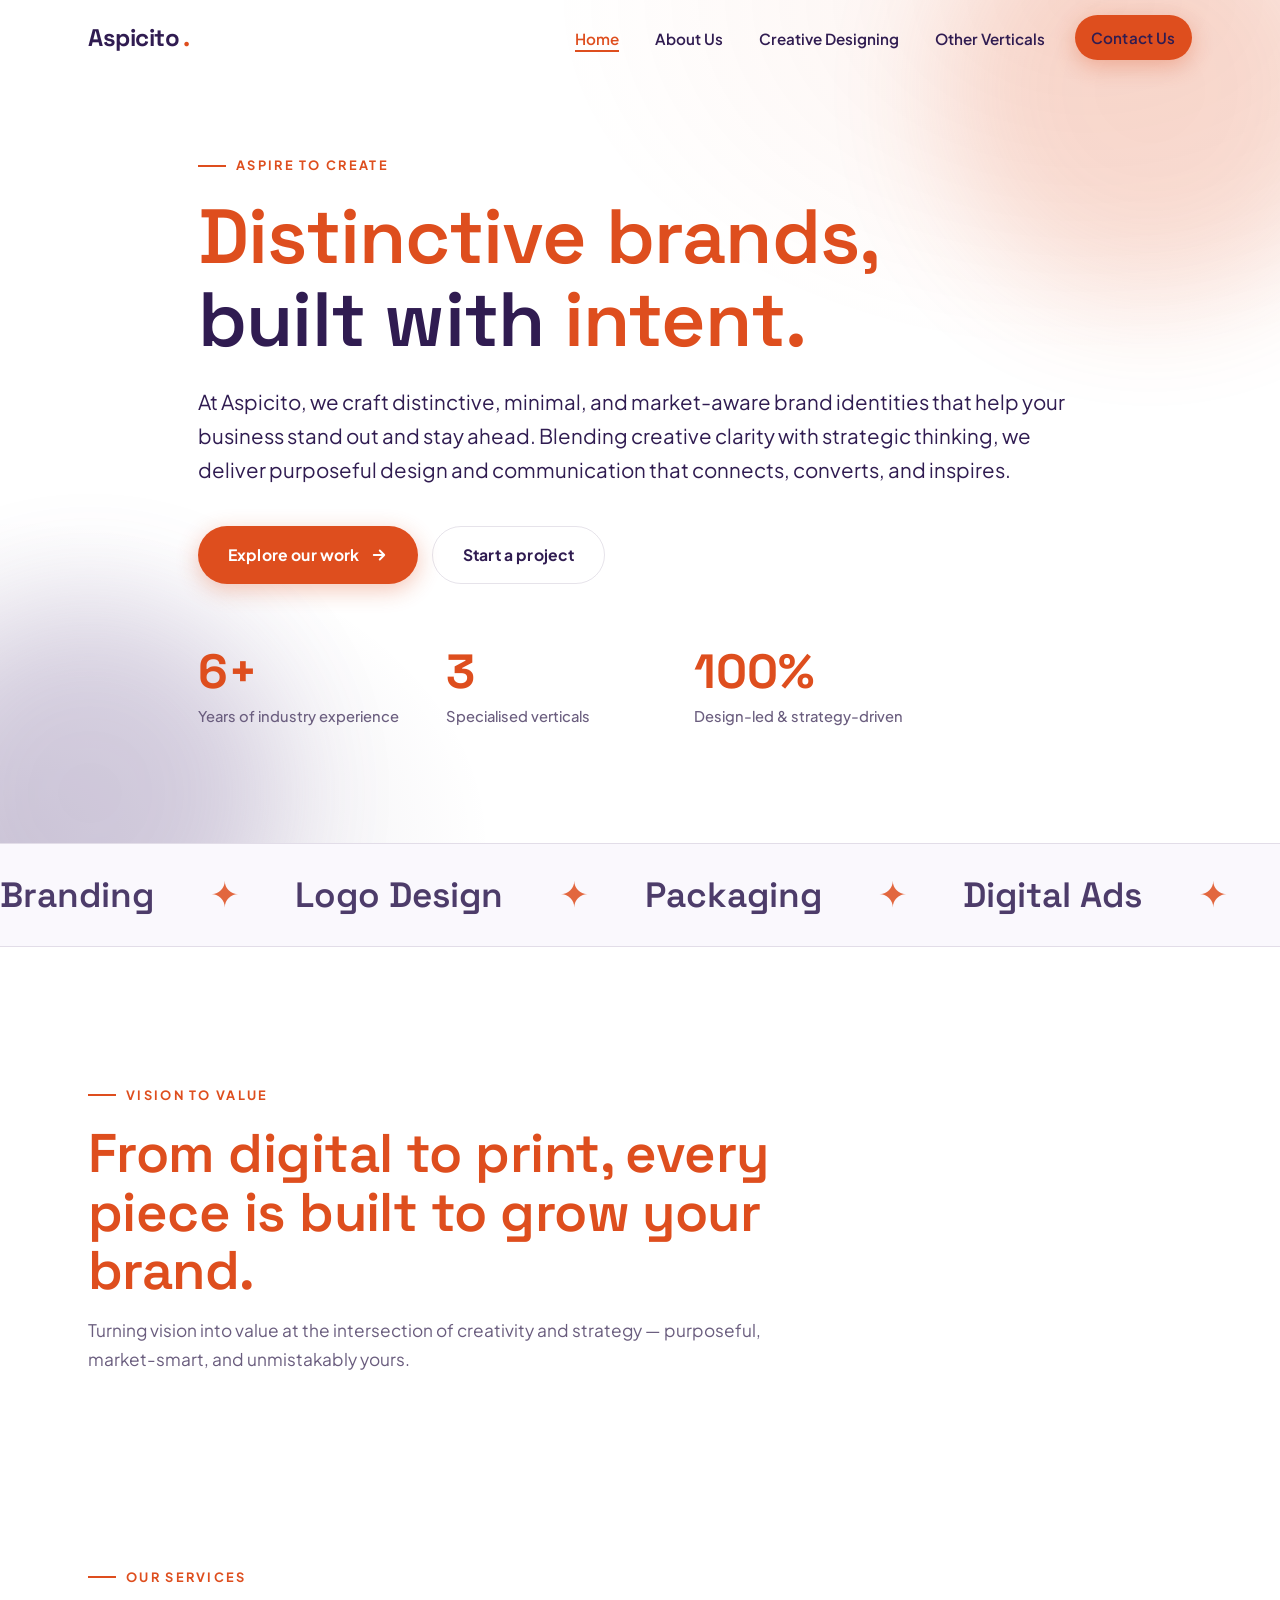
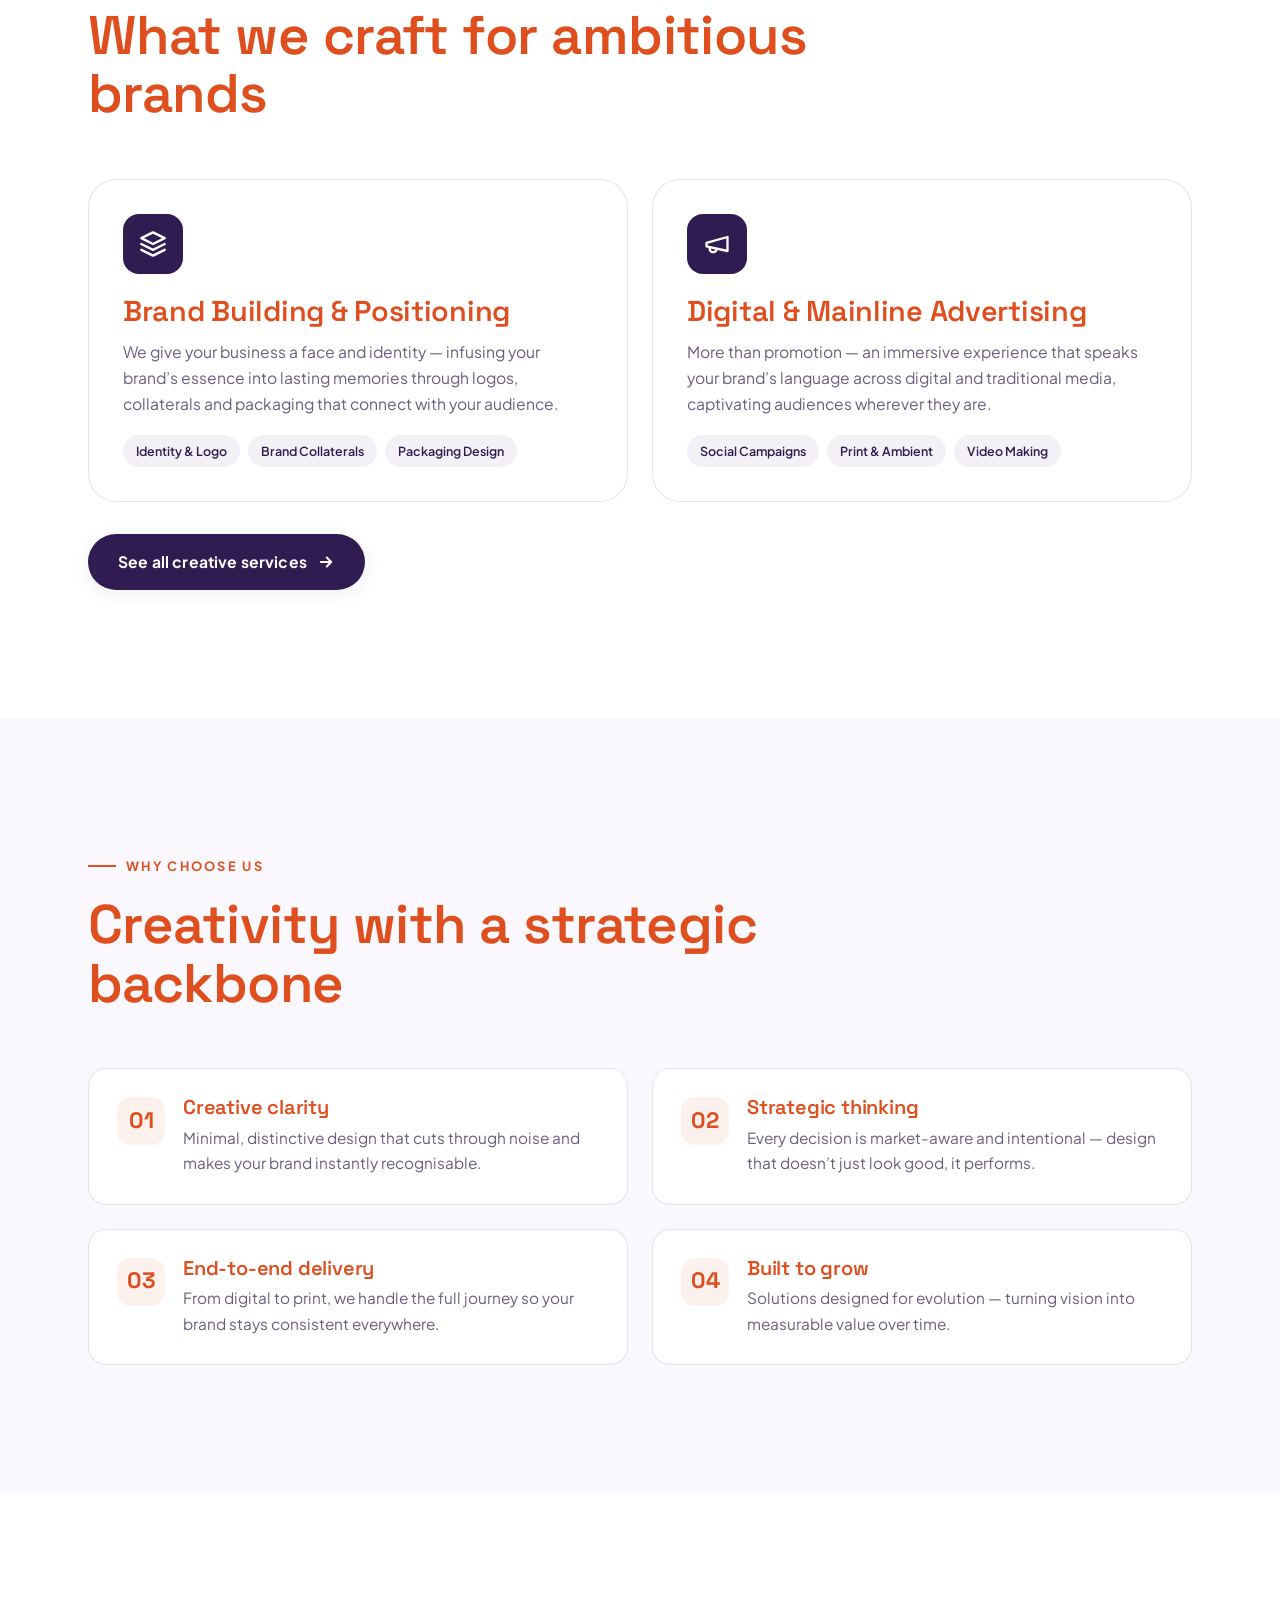
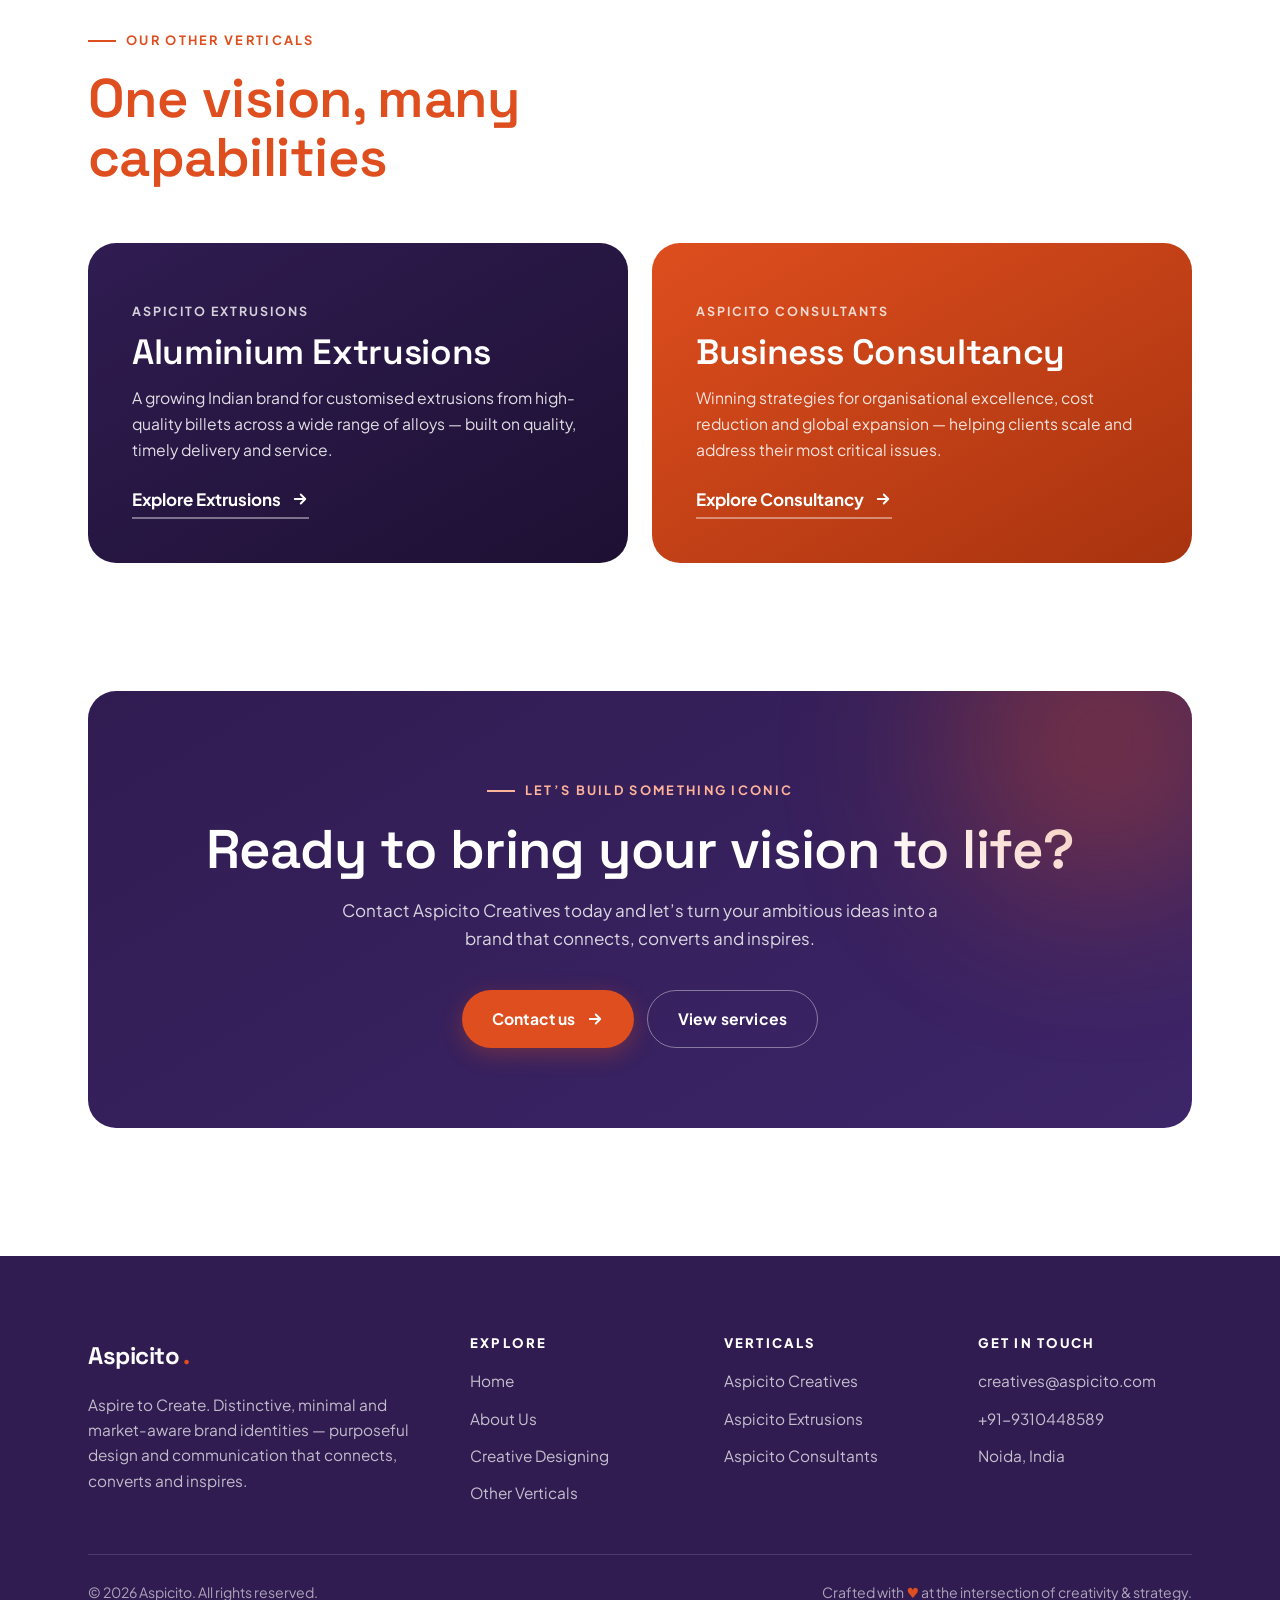
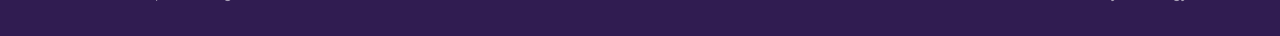
==== index.html @ 3bd6c70f "Website" ====
<!DOCTYPE html>
<html lang="en">
<head>
  <meta charset="UTF-8" />
  <meta name="viewport" content="width=device-width, initial-scale=1.0" />
  <title>Aspicito Creatives — Aspire to Create | Branding, Design & Strategy</title>
  <meta name="description" content="Aspicito crafts distinctive, minimal and market-aware brand identities. Creative clarity meets strategic thinking — purposeful design and communication that connects, converts and inspires." />
  <link rel="preconnect" href="https://fonts.googleapis.com" />
  <link rel="preconnect" href="https://fonts.gstatic.com" crossorigin />
  <link href="https://fonts.googleapis.com/css2?family=Plus+Jakarta+Sans:wght@400;500;600;700;800&family=Space+Grotesk:wght@500;600;700&display=swap" rel="stylesheet" />
  <link rel="stylesheet" href="css/style.css" />
</head>
<body>
  <div class="scroll-progress"></div>

  <!-- Header -->
  <header class="header">
    <nav class="nav">
      <a href="index.html" class="brand">Aspicito<span class="dot">.</span></a>
      <ul class="nav-links">
        <li><a href="index.html" class="active">Home</a></li>
        <li><a href="about.html">About Us</a></li>
        <li><a href="creative-designing.html">Creative Designing</a></li>
        <li><a href="other-verticals.html">Other Verticals</a></li>
        <li><a href="contact.html" class="btn btn-secondary nav-cta">Contact Us</a></li>
      </ul>
      <button class="burger" aria-label="Toggle menu" aria-expanded="false"><span></span><span></span><span></span></button>
    </nav>
  </header>

  <main>
    <!-- Hero -->
    <section class="hero">
      <div class="hero-bg"></div>
      <span class="blob b1"></span>
      <span class="blob b2"></span>
      <div class="container hero-inner">
        <span class="eyebrow reveal">Aspire to Create</span>
        <h1 class="reveal" data-delay="1">Distinctive brands,<br /><span class="ink">built with</span> intent.</h1>
        <p class="lead reveal" data-delay="2">At Aspicito, we craft distinctive, minimal, and market-aware brand identities that help your business stand out and stay ahead. Blending creative clarity with strategic thinking, we deliver purposeful design and communication that connects, converts, and inspires.</p>
        <div class="hero-actions reveal" data-delay="3">
          <a href="creative-designing.html" class="btn btn-secondary">Explore our work
            <svg width="18" height="18" viewBox="0 0 24 24" fill="none" stroke="currentColor" stroke-width="2.5" stroke-linecap="round" stroke-linejoin="round"><path d="M5 12h14M13 6l6 6-6 6"/></svg>
          </a>
          <a href="contact.html" class="btn btn-ghost">Start a project</a>
        </div>

        <div class="hero-stats reveal" data-delay="4">
          <div class="stat">
            <div class="num"><span data-count="6" data-suffix="+">6+</span></div>
            <div class="label">Years of industry experience</div>
          </div>
          <div class="stat">
            <div class="num"><span data-count="3" data-suffix="">3</span></div>
            <div class="label">Specialised verticals</div>
          </div>
          <div class="stat">
            <div class="num"><span data-count="100" data-suffix="%">100%</span></div>
            <div class="label">Design-led & strategy-driven</div>
          </div>
        </div>
      </div>
    </section>

    <!-- Marquee -->
    <div class="marquee" aria-hidden="true">
      <div class="marquee-track">
        <span>Branding</span><span>Logo Design</span><span>Packaging</span><span>Digital Ads</span><span>Print Media</span><span>Strategy</span>
        <span>Branding</span><span>Logo Design</span><span>Packaging</span><span>Digital Ads</span><span>Print Media</span><span>Strategy</span>
      </div>
    </div>

    <!-- Intro / value -->
    <section class="section-pad">
      <div class="container">
        <div class="section-head reveal">
          <span class="eyebrow">Vision to value</span>
          <h2>From digital to print, every piece is built to grow your brand.</h2>
          <p>Turning vision into value at the intersection of creativity and strategy — purposeful, market-smart, and unmistakably yours.</p>
        </div>
      </div>
    </section>

    <!-- Services -->
    <section class="section-pad" style="padding-top:0;">
      <div class="container">
        <div class="section-head reveal">
          <span class="eyebrow">Our services</span>
          <h2>What we craft for ambitious brands</h2>
        </div>
        <div class="grid grid-2">
          <article class="card reveal">
            <div class="icon">
              <svg viewBox="0 0 24 24" fill="none" stroke="currentColor" stroke-width="2" stroke-linecap="round" stroke-linejoin="round"><path d="M12 2 2 7l10 5 10-5-10-5Z"/><path d="m2 17 10 5 10-5"/><path d="m2 12 10 5 10-5"/></svg>
            </div>
            <h3>Brand Building &amp; Positioning</h3>
            <p>We give your business a face and identity — infusing your brand’s essence into lasting memories through logos, collaterals and packaging that connect with your audience.</p>
            <div class="tag-row">
              <span class="tag">Identity &amp; Logo</span>
              <span class="tag">Brand Collaterals</span>
              <span class="tag">Packaging Design</span>
            </div>
          </article>

          <article class="card reveal" data-delay="1">
            <div class="icon">
              <svg viewBox="0 0 24 24" fill="none" stroke="currentColor" stroke-width="2" stroke-linecap="round" stroke-linejoin="round"><path d="m3 11 18-5v12L3 14v-3Z"/><path d="M11.6 16.8a3 3 0 1 1-5.8-1.6"/></svg>
            </div>
            <h3>Digital &amp; Mainline Advertising</h3>
            <p>More than promotion — an immersive experience that speaks your brand’s language across digital and traditional media, captivating audiences wherever they are.</p>
            <div class="tag-row">
              <span class="tag">Social Campaigns</span>
              <span class="tag">Print &amp; Ambient</span>
              <span class="tag">Video Making</span>
            </div>
          </article>
        </div>
        <div class="reveal" style="margin-top:32px;">
          <a href="creative-designing.html" class="btn btn-primary">See all creative services
            <svg width="18" height="18" viewBox="0 0 24 24" fill="none" stroke="currentColor" stroke-width="2.5" stroke-linecap="round" stroke-linejoin="round"><path d="M5 12h14M13 6l6 6-6 6"/></svg>
          </a>
        </div>
      </div>
    </section>

    <!-- Why choose us -->
    <section class="section-pad why">
      <div class="container">
        <div class="section-head reveal">
          <span class="eyebrow">Why choose us</span>
          <h2>Creativity with a strategic backbone</h2>
        </div>
        <div class="grid grid-2">
          <div class="feature reveal">
            <div class="fnum">01</div>
            <div><h3>Creative clarity</h3><p>Minimal, distinctive design that cuts through noise and makes your brand instantly recognisable.</p></div>
          </div>
          <div class="feature reveal" data-delay="1">
            <div class="fnum">02</div>
            <div><h3>Strategic thinking</h3><p>Every decision is market-aware and intentional — design that doesn’t just look good, it performs.</p></div>
          </div>
          <div class="feature reveal" data-delay="2">
            <div class="fnum">03</div>
            <div><h3>End-to-end delivery</h3><p>From digital to print, we handle the full journey so your brand stays consistent everywhere.</p></div>
          </div>
          <div class="feature reveal" data-delay="3">
            <div class="fnum">04</div>
            <div><h3>Built to grow</h3><p>Solutions designed for evolution — turning vision into measurable value over time.</p></div>
          </div>
        </div>
      </div>
    </section>

    <!-- Verticals -->
    <section class="section-pad">
      <div class="container">
        <div class="section-head reveal">
          <span class="eyebrow">Our other verticals</span>
          <h2>One vision, many capabilities</h2>
        </div>
        <div class="grid grid-2">
          <article class="vertical-card vc-purple reveal">
            <span class="vc-tag">Aspicito Extrusions</span>
            <h3>Aluminium Extrusions</h3>
            <p>A growing Indian brand for customised extrusions from high-quality billets across a wide range of alloys — built on quality, timely delivery and service.</p>
            <a href="other-verticals.html" class="vc-link">Explore Extrusions
              <svg width="18" height="18" viewBox="0 0 24 24" fill="none" stroke="currentColor" stroke-width="2.5" stroke-linecap="round" stroke-linejoin="round"><path d="M5 12h14M13 6l6 6-6 6"/></svg>
            </a>
          </article>
          <article class="vertical-card vc-orange reveal" data-delay="1">
            <span class="vc-tag">Aspicito Consultants</span>
            <h3>Business Consultancy</h3>
            <p>Winning strategies for organisational excellence, cost reduction and global expansion — helping clients scale and address their most critical issues.</p>
            <a href="other-verticals.html" class="vc-link">Explore Consultancy
              <svg width="18" height="18" viewBox="0 0 24 24" fill="none" stroke="currentColor" stroke-width="2.5" stroke-linecap="round" stroke-linejoin="round"><path d="M5 12h14M13 6l6 6-6 6"/></svg>
            </a>
          </article>
        </div>
      </div>
    </section>

    <!-- CTA -->
    <section class="section-pad" style="padding-top:0;">
      <div class="container">
        <div class="cta reveal">
          <span class="eyebrow">Let’s build something iconic</span>
          <h2>Ready to bring your vision to life?</h2>
          <p>Contact Aspicito Creatives today and let’s turn your ambitious ideas into a brand that connects, converts and inspires.</p>
          <div class="hero-actions">
            <a href="contact.html" class="btn btn-secondary">Contact us
              <svg width="18" height="18" viewBox="0 0 24 24" fill="none" stroke="currentColor" stroke-width="2.5" stroke-linecap="round" stroke-linejoin="round"><path d="M5 12h14M13 6l6 6-6 6"/></svg>
            </a>
            <a href="creative-designing.html" class="btn btn-ghost" style="color:#fff;border-color:rgba(255,255,255,.4)">View services</a>
          </div>
        </div>
      </div>
    </section>
  </main>

  <!-- Footer -->
  <footer class="footer">
    <div class="container">
      <div class="footer-grid">
        <div>
          <a href="index.html" class="brand">Aspicito<span class="dot" style="color:var(--secondary)">.</span></a>
          <p>Aspire to Create. Distinctive, minimal and market-aware brand identities — purposeful design and communication that connects, converts and inspires.</p>
        </div>
        <div>
          <h5>Explore</h5>
          <div class="footer-links">
            <a href="index.html">Home</a>
            <a href="about.html">About Us</a>
            <a href="creative-designing.html">Creative Designing</a>
            <a href="other-verticals.html">Other Verticals</a>
          </div>
        </div>
        <div>
          <h5>Verticals</h5>
          <div class="footer-links">
            <a href="creative-designing.html">Aspicito Creatives</a>
            <a href="other-verticals.html">Aspicito Extrusions</a>
            <a href="other-verticals.html">Aspicito Consultants</a>
          </div>
        </div>
        <div>
          <h5>Get in touch</h5>
          <div class="footer-links">
            <a href="mailto:creatives@aspicito.com">creatives@aspicito.com</a>
            <a href="tel:+919310448589">+91-9310448589</a>
            <a href="contact.html">Noida, India</a>
          </div>
        </div>
      </div>
      <div class="footer-bottom">
        <span>© <span data-year>2026</span> Aspicito. All rights reserved.</span>
        <span>Crafted with <span class="heart">♥</span> at the intersection of creativity &amp; strategy.</span>
      </div>
    </div>
  </footer>

  <script src="js/main.js"></script>
</body>
</html>
---- css/style.css ----
/* ============================================================
   Aspicito — Design System
   Primary:   #301c51 (deep purple)  → body text, primary actions
   Secondary: #de4e1e (orange)       → headings, secondary actions
   Base:      #ffffff (white)
   ============================================================ */

:root {
  --primary: #301c51;
  --primary-600: #3d2569;
  --primary-300: #6a5191;
  --primary-soft: rgba(48, 28, 81, 0.06);
  --primary-soft-2: rgba(48, 28, 81, 0.12);

  --secondary: #de4e1e;
  --secondary-600: #c8431a;
  --secondary-soft: rgba(222, 78, 30, 0.08);

  --white: #ffffff;
  --ink: #301c51;
  --muted: #6a5d7e;
  --line: rgba(48, 28, 81, 0.12);
  --bg-tint: #faf8fd;

  --radius-sm: 10px;
  --radius: 18px;
  --radius-lg: 28px;

  --shadow-sm: 0 4px 18px rgba(48, 28, 81, 0.08);
  --shadow-md: 0 14px 40px rgba(48, 28, 81, 0.14);
  --shadow-lg: 0 30px 70px rgba(48, 28, 81, 0.20);

  --container: 1200px;
  --header-h: 76px;

  --font-display: 'Clash Display', 'Space Grotesk', system-ui, sans-serif;
  --font-body: 'Plus Jakarta Sans', system-ui, -apple-system, sans-serif;

  --ease: cubic-bezier(0.22, 1, 0.36, 1);
}

/* ---------- Reset ---------- */
*, *::before, *::after { box-sizing: border-box; margin: 0; padding: 0; }
html { scroll-behavior: smooth; -webkit-text-size-adjust: 100%; }
body {
  font-family: var(--font-body);
  color: var(--primary);
  background: var(--white);
  line-height: 1.65;
  font-size: 17px;
  overflow-x: hidden;
  -webkit-font-smoothing: antialiased;
}
img { max-width: 100%; display: block; }
a { color: inherit; text-decoration: none; }
ul { list-style: none; }
button { font-family: inherit; cursor: pointer; border: none; background: none; }

/* ---------- Typography ---------- */
h1, h2, h3, h4, h5 {
  font-family: var(--font-display);
  color: var(--secondary);
  line-height: 1.08;
  font-weight: 600;
  letter-spacing: -0.01em;
}
h1 { font-size: clamp(2.6rem, 6vw, 5rem); }
h2 { font-size: clamp(2rem, 4.4vw, 3.4rem); }
h3 { font-size: clamp(1.3rem, 2.4vw, 1.8rem); }
p { color: var(--primary); }

.container {
  width: 100%;
  max-width: var(--container);
  margin-inline: auto;
  padding-inline: clamp(20px, 5vw, 48px);
}

section { position: relative; }
.section-pad { padding-block: clamp(64px, 10vw, 130px); }

.eyebrow {
  display: inline-flex;
  align-items: center;
  gap: 10px;
  font-family: var(--font-body);
  font-weight: 700;
  font-size: 0.8rem;
  letter-spacing: 0.18em;
  text-transform: uppercase;
  color: var(--secondary);
  margin-bottom: 18px;
}
.eyebrow::before {
  content: "";
  width: 28px; height: 2px;
  background: var(--secondary);
  display: inline-block;
}

.lead {
  font-size: clamp(1.05rem, 1.6vw, 1.3rem);
  color: var(--primary);
  max-width: 60ch;
}

/* ---------- Buttons ---------- */
.btn {
  display: inline-flex;
  align-items: center;
  gap: 10px;
  padding: 15px 30px;
  border-radius: 100px;
  font-weight: 700;
  font-size: 0.98rem;
  letter-spacing: 0.01em;
  transition: transform .35s var(--ease), box-shadow .35s var(--ease), background .3s ease, color .3s ease;
  will-change: transform;
}
.btn svg { transition: transform .35s var(--ease); }
.btn:hover svg { transform: translateX(4px); }

.btn-primary {
  background: var(--primary);
  color: var(--white);
  box-shadow: var(--shadow-sm);
}
.btn-primary:hover { background: var(--primary-600); transform: translateY(-3px); box-shadow: var(--shadow-md); }

.btn-secondary {
  background: var(--secondary);
  color: var(--white);
  box-shadow: 0 6px 22px rgba(222, 78, 30, 0.32);
}
.btn-secondary:hover { background: var(--secondary-600); transform: translateY(-3px); box-shadow: 0 14px 34px rgba(222, 78, 30, 0.4); }

.btn-ghost {
  background: transparent;
  color: var(--primary);
  border: 1.5px solid var(--line);
}
.btn-ghost:hover { border-color: var(--primary); transform: translateY(-3px); }

/* ============================================================
   Header / Navigation
   ============================================================ */
.header {
  position: fixed;
  inset: 0 0 auto 0;
  height: var(--header-h);
  z-index: 1000;
  display: flex;
  align-items: center;
  transition: background .4s ease, box-shadow .4s ease, height .4s ease;
}
.header.scrolled {
  background: rgba(255, 255, 255, 0.85);
  backdrop-filter: saturate(180%) blur(16px);
  -webkit-backdrop-filter: saturate(180%) blur(16px);
  box-shadow: 0 1px 0 var(--line);
}
.nav {
  width: 100%;
  max-width: var(--container);
  margin-inline: auto;
  padding-inline: clamp(20px, 5vw, 48px);
  display: flex;
  align-items: center;
  justify-content: space-between;
}
.brand {
  font-family: var(--font-display);
  font-weight: 700;
  font-size: 1.5rem;
  letter-spacing: -0.02em;
  color: var(--primary);
  display: inline-flex;
  align-items: center;
  gap: 4px;
}
.brand .dot { color: var(--secondary); }

.nav-links {
  display: flex;
  align-items: center;
  gap: 4px;
}
.nav-links a {
  position: relative;
  padding: 10px 16px;
  font-weight: 600;
  font-size: 0.95rem;
  color: var(--primary);
  border-radius: 100px;
  transition: color .25s ease, background .25s ease;
}
.nav-links a::after {
  content: "";
  position: absolute;
  left: 16px; right: 16px; bottom: 6px;
  height: 2px;
  background: var(--secondary);
  transform: scaleX(0);
  transform-origin: left;
  transition: transform .3s var(--ease);
}
.nav-links a:hover { color: var(--secondary); }
.nav-links a:hover::after,
.nav-links a.active::after { transform: scaleX(1); }
.nav-links a.active { color: var(--secondary); }

.nav-cta { margin-left: 10px; padding: 11px 22px; }

.burger {
  display: none;
  width: 46px; height: 46px;
  border-radius: 12px;
  position: relative;
  background: var(--primary-soft);
}
.burger span {
  position: absolute;
  left: 12px; right: 12px;
  height: 2px;
  background: var(--primary);
  border-radius: 2px;
  transition: transform .35s var(--ease), opacity .25s ease, top .35s var(--ease);
}
.burger span:nth-child(1) { top: 16px; }
.burger span:nth-child(2) { top: 22px; }
.burger span:nth-child(3) { top: 28px; }
body.nav-open .burger span:nth-child(1) { top: 22px; transform: rotate(45deg); }
body.nav-open .burger span:nth-child(2) { opacity: 0; }
body.nav-open .burger span:nth-child(3) { top: 22px; transform: rotate(-45deg); }

/* ============================================================
   Hero
   ============================================================ */
.hero {
  position: relative;
  padding-top: calc(var(--header-h) + 70px);
  padding-bottom: clamp(60px, 9vw, 120px);
  overflow: hidden;
}
.hero-bg {
  position: absolute;
  inset: 0;
  z-index: -1;
  background:
    radial-gradient(60% 60% at 85% 0%, var(--secondary-soft), transparent 70%),
    radial-gradient(55% 55% at 0% 100%, var(--primary-soft-2), transparent 70%);
}
.blob {
  position: absolute;
  border-radius: 50%;
  filter: blur(60px);
  opacity: .5;
  z-index: -1;
  animation: float 14s ease-in-out infinite;
}
.blob.b1 { width: 420px; height: 420px; background: var(--secondary); top: -120px; right: -80px; opacity:.18; }
.blob.b2 { width: 380px; height: 380px; background: var(--primary-300); bottom: -140px; left: -100px; opacity:.22; animation-delay: -5s; }
@keyframes float {
  0%, 100% { transform: translate(0,0) scale(1); }
  50% { transform: translate(20px, -30px) scale(1.08); }
}

.hero-inner { max-width: 980px; }
.hero h1 { color: var(--secondary); }
.hero h1 .ink { color: var(--primary); }
.hero .lead { margin-top: 26px; }
.hero-actions { margin-top: 38px; display: flex; gap: 14px; flex-wrap: wrap; }

.hero-stats {
  margin-top: 64px;
  display: grid;
  grid-template-columns: repeat(3, 1fr);
  gap: 24px;
  max-width: 720px;
}
.stat .num {
  font-family: var(--font-display);
  font-size: clamp(2rem, 4vw, 3rem);
  font-weight: 700;
  color: var(--secondary);
  line-height: 1;
}
.stat .label { color: var(--muted); font-size: .92rem; margin-top: 8px; font-weight: 500; }

/* Marquee */
.marquee {
  border-block: 1px solid var(--line);
  padding-block: 22px;
  overflow: hidden;
  background: var(--bg-tint);
}
.marquee-track {
  display: flex;
  gap: 56px;
  white-space: nowrap;
  width: max-content;
  animation: scroll-x 28s linear infinite;
}
.marquee-track span {
  font-family: var(--font-display);
  font-size: clamp(1.4rem, 3vw, 2.2rem);
  font-weight: 600;
  color: var(--primary);
  display: inline-flex;
  align-items: center;
  gap: 56px;
  opacity: .85;
}
.marquee-track span::after { content: "✦"; color: var(--secondary); }
@keyframes scroll-x { to { transform: translateX(-50%); } }

/* ============================================================
   Section heading block
   ============================================================ */
.section-head { max-width: 720px; margin-bottom: 56px; }
.section-head.center { margin-inline: auto; text-align: center; }
.section-head.center .eyebrow { justify-content: center; }
.section-head p { color: var(--muted); margin-top: 16px; font-size: 1.08rem; }

/* ============================================================
   Service cards
   ============================================================ */
.grid { display: grid; gap: 24px; }
.grid-2 { grid-template-columns: repeat(2, 1fr); }
.grid-3 { grid-template-columns: repeat(3, 1fr); }
.grid-4 { grid-template-columns: repeat(4, 1fr); }

.card {
  background: var(--white);
  border: 1px solid var(--line);
  border-radius: var(--radius-lg);
  padding: 34px;
  transition: transform .45s var(--ease), box-shadow .45s var(--ease), border-color .3s ease;
  position: relative;
  overflow: hidden;
}
.card::before {
  content: "";
  position: absolute;
  inset: 0;
  background: linear-gradient(160deg, var(--secondary-soft), transparent 60%);
  opacity: 0;
  transition: opacity .4s ease;
}
.card:hover { transform: translateY(-8px); box-shadow: var(--shadow-md); border-color: transparent; }
.card:hover::before { opacity: 1; }
.card > * { position: relative; }

.card .icon {
  width: 60px; height: 60px;
  border-radius: 16px;
  display: grid;
  place-items: center;
  background: var(--primary);
  color: var(--white);
  margin-bottom: 22px;
  transition: transform .45s var(--ease), background .3s ease;
}
.card:hover .icon { transform: rotate(-8deg) scale(1.06); background: var(--secondary); }
.card .icon svg { width: 28px; height: 28px; }
.card h3 { color: var(--secondary); margin-bottom: 12px; }
.card p { color: var(--muted); font-size: .98rem; }

.card .tag-row { display: flex; flex-wrap: wrap; gap: 8px; margin-top: 18px; }
.tag {
  font-size: .78rem;
  font-weight: 600;
  padding: 6px 13px;
  border-radius: 100px;
  background: var(--primary-soft);
  color: var(--primary);
}

/* ============================================================
   Why choose us
   ============================================================ */
.why { background: var(--bg-tint); }
.feature {
  display: flex;
  gap: 18px;
  padding: 28px;
  border-radius: var(--radius);
  background: var(--white);
  border: 1px solid var(--line);
  transition: transform .4s var(--ease), box-shadow .4s var(--ease);
}
.feature:hover { transform: translateY(-6px); box-shadow: var(--shadow-sm); }
.feature .fnum {
  font-family: var(--font-display);
  font-weight: 700;
  font-size: 1.4rem;
  color: var(--secondary);
  flex: none;
  width: 48px; height: 48px;
  display: grid; place-items: center;
  border-radius: 14px;
  background: var(--secondary-soft);
}
.feature h3 { color: var(--secondary); font-size: 1.25rem; margin-bottom: 6px; }
.feature p { color: var(--muted); font-size: .96rem; }

/* ============================================================
   Split / about
   ============================================================ */
.split { display: grid; grid-template-columns: 1fr 1fr; gap: clamp(32px, 6vw, 80px); align-items: center; }
.split.reverse .split-media { order: -1; }

.media-frame {
  position: relative;
  border-radius: var(--radius-lg);
  overflow: hidden;
  aspect-ratio: 4/3.4;
  background: linear-gradient(160deg, var(--primary), var(--primary-600));
  display: grid;
  place-items: center;
  box-shadow: var(--shadow-lg);
}
.media-frame .mono {
  font-family: var(--font-display);
  font-size: clamp(4rem, 12vw, 9rem);
  font-weight: 700;
  color: rgba(255,255,255,0.10);
  position: absolute;
  inset: 0;
  display: grid;
  place-items: center;
  letter-spacing: -.04em;
}
.media-frame .badge {
  position: relative;
  background: var(--white);
  border-radius: var(--radius);
  padding: 28px 32px;
  max-width: 78%;
  box-shadow: var(--shadow-md);
}
.media-frame .badge .k { font-family: var(--font-display); font-size: 2.4rem; color: var(--secondary); font-weight: 700; line-height:1; }
.media-frame .badge .v { color: var(--muted); margin-top: 6px; font-size: .95rem; }

/* mission/vision cards */
.mv-card {
  border-radius: var(--radius);
  padding: 34px;
  border: 1px solid var(--line);
  background: var(--white);
  transition: transform .4s var(--ease), box-shadow .4s var(--ease);
}
.mv-card:hover { transform: translateY(-6px); box-shadow: var(--shadow-md); }
.mv-card .label {
  font-family: var(--font-body);
  font-weight: 800;
  letter-spacing: .16em;
  font-size: .78rem;
  text-transform: uppercase;
  color: var(--secondary);
  display:flex; align-items:center; gap:10px;
}
.mv-card .label::before { content:""; width:24px; height:24px; border-radius:8px; background:var(--secondary-soft); display:inline-block; }
.mv-card p { margin-top: 16px; font-size: 1.15rem; color: var(--primary); line-height: 1.5; }

/* ============================================================
   Accordion (creative designing sub-services)
   ============================================================ */
.accordion { border-top: 1px solid var(--line); }
.acc-item { border-bottom: 1px solid var(--line); }
.acc-head {
  width: 100%;
  display: flex;
  align-items: center;
  justify-content: space-between;
  gap: 20px;
  padding: 28px 4px;
  text-align: left;
}
.acc-head h3 { color: var(--primary); transition: color .3s ease; font-size: clamp(1.2rem,2.4vw,1.7rem); }
.acc-item.open .acc-head h3 { color: var(--secondary); }
.acc-icon {
  flex: none;
  width: 42px; height: 42px;
  border-radius: 50%;
  border: 1.5px solid var(--line);
  display: grid; place-items: center;
  position: relative;
  transition: background .3s ease, border-color .3s ease, transform .4s var(--ease);
}
.acc-icon::before, .acc-icon::after {
  content:""; position:absolute; background: var(--primary); border-radius: 2px;
  transition: background .3s ease, transform .4s var(--ease);
}
.acc-icon::before { width: 16px; height: 2px; }
.acc-icon::after { width: 2px; height: 16px; }
.acc-item.open .acc-icon { background: var(--secondary); border-color: var(--secondary); transform: rotate(90deg); }
.acc-item.open .acc-icon::before,
.acc-item.open .acc-icon::after { background: #fff; }
.acc-item.open .acc-icon::after { transform: scaleY(0); }
.acc-body { overflow: hidden; max-height: 0; transition: max-height .5s var(--ease); }
.acc-body-inner { padding: 0 4px 30px; max-width: 75ch; color: var(--muted); }
.acc-body-inner .tag-row { margin-top: 20px; }

/* ============================================================
   Vertical (other verticals) cards
   ============================================================ */
.vertical-card {
  position: relative;
  border-radius: var(--radius-lg);
  overflow: hidden;
  padding: 44px;
  color: var(--white);
  min-height: 320px;
  display: flex;
  flex-direction: column;
  justify-content: flex-end;
  isolation: isolate;
  transition: transform .45s var(--ease), box-shadow .45s var(--ease);
}
.vertical-card:hover { transform: translateY(-8px); box-shadow: var(--shadow-lg); }
.vertical-card::before {
  content:""; position:absolute; inset:0; z-index:-1;
  transition: transform .6s var(--ease);
}
.vertical-card:hover::before { transform: scale(1.06); }
.vc-purple::before { background: linear-gradient(150deg, var(--primary), #1d1033); }
.vc-orange::before { background: linear-gradient(150deg, var(--secondary), #a8330f); }
.vertical-card .vc-tag { font-size:.78rem; letter-spacing:.16em; text-transform:uppercase; font-weight:700; opacity:.8; }
.vertical-card h3 { color: var(--white); margin: 12px 0 14px; font-size: clamp(1.6rem,3vw,2.2rem); }
.vertical-card p { color: rgba(255,255,255,0.86); font-size: .98rem; margin-bottom: 22px; }
.vertical-card .vc-link {
  display:inline-flex; align-items:center; gap:10px; font-weight:700;
  align-self: flex-start;
  border-bottom: 2px solid rgba(255,255,255,.4);
  padding-bottom: 4px;
  transition: gap .3s ease, border-color .3s ease;
}
.vertical-card .vc-link:hover { gap: 16px; border-color: #fff; }

/* highlight list */
.hl-list { display: grid; gap: 14px; }
.hl-item {
  display: flex; gap: 16px; align-items: flex-start;
  padding: 22px 24px;
  border-radius: var(--radius);
  background: var(--white);
  border: 1px solid var(--line);
  transition: transform .35s var(--ease), border-color .3s ease, box-shadow .35s var(--ease);
}
.hl-item:hover { transform: translateX(6px); border-color: var(--secondary); box-shadow: var(--shadow-sm); }
.hl-item .check {
  flex: none; width: 30px; height: 30px; border-radius: 50%;
  background: var(--secondary-soft); color: var(--secondary);
  display: grid; place-items: center;
}
.hl-item p { color: var(--primary); font-size: .98rem; margin: 0; }

/* ============================================================
   CTA band
   ============================================================ */
.cta {
  border-radius: var(--radius-lg);
  background: linear-gradient(150deg, var(--primary), var(--primary-600));
  padding: clamp(40px, 7vw, 80px);
  text-align: center;
  position: relative;
  overflow: hidden;
}
.cta::after {
  content:""; position:absolute; width:300px; height:300px; border-radius:50%;
  background: var(--secondary); filter: blur(90px); opacity:.4; top:-100px; right:-60px;
}
.cta .eyebrow { color: #ffb499; justify-content: center; }
.cta .eyebrow::before { background:#ffb499; }
.cta h2 { color: #fff; position: relative; }
.cta p { color: rgba(255,255,255,0.82); max-width: 52ch; margin: 18px auto 32px; position: relative; }
.cta .hero-actions { justify-content: center; position: relative; }

/* ============================================================
   Contact
   ============================================================ */
.contact-card {
  border: 1px solid var(--line);
  border-radius: var(--radius-lg);
  padding: 36px;
  background: var(--white);
  transition: transform .4s var(--ease), box-shadow .4s var(--ease), border-color .3s ease;
  height: 100%;
}
.contact-card:hover { transform: translateY(-6px); box-shadow: var(--shadow-md); border-color: var(--secondary); }
.contact-card .cc-name { color: var(--secondary); font-family: var(--font-display); font-size: 1.4rem; font-weight: 700; }
.contact-card .cc-row { display: flex; gap: 12px; align-items: flex-start; margin-top: 18px; color: var(--primary); font-size: .96rem; }
.contact-card .cc-row svg { flex:none; width:20px; height:20px; color: var(--secondary); margin-top: 3px; }
.contact-card a:hover { color: var(--secondary); }

.form-grid { display: grid; gap: 18px; }
.field { display: flex; flex-direction: column; gap: 8px; }
.field label { font-weight: 700; font-size: .85rem; color: var(--primary); letter-spacing:.02em; }
.field input, .field textarea, .field select {
  font-family: inherit; font-size: 1rem;
  padding: 14px 16px;
  border: 1.5px solid var(--line);
  border-radius: 12px;
  background: var(--white);
  color: var(--primary);
  transition: border-color .25s ease, box-shadow .25s ease;
}
.field input:focus, .field textarea:focus, .field select:focus {
  outline: none; border-color: var(--secondary);
  box-shadow: 0 0 0 4px var(--secondary-soft);
}
.field textarea { resize: vertical; min-height: 130px; }

.form-note { font-size:.88rem; color: var(--muted); }
.form-status { font-weight:600; font-size:.95rem; min-height: 22px; }
.form-status.ok { color: var(--secondary); }

/* ============================================================
   Footer
   ============================================================ */
.footer {
  background: var(--primary);
  color: rgba(255,255,255,0.78);
  padding-block: clamp(50px, 7vw, 80px) 32px;
}
.footer .brand { color: #fff; }
.footer-grid {
  display: grid;
  grid-template-columns: 1.6fr 1fr 1fr 1fr;
  gap: 40px;
  padding-bottom: 48px;
  border-bottom: 1px solid rgba(255,255,255,0.14);
}
.footer p { color: rgba(255,255,255,0.7); font-size: .96rem; margin-top: 16px; max-width: 36ch; }
.footer h5 { color: #fff; font-family: var(--font-body); font-weight: 800; font-size: .82rem; letter-spacing:.16em; text-transform: uppercase; margin-bottom: 18px; }
.footer-links { display: grid; gap: 12px; }
.footer-links a { color: rgba(255,255,255,0.72); font-size: .96rem; transition: color .25s ease, padding-left .25s ease; }
.footer-links a:hover { color: var(--secondary); padding-left: 6px; }
.footer-bottom {
  padding-top: 26px;
  display: flex; flex-wrap: wrap; gap: 14px;
  align-items: center; justify-content: space-between;
  font-size: .88rem; color: rgba(255,255,255,0.6);
}
.footer-bottom .heart { color: var(--secondary); }

/* ============================================================
   Scroll reveal
   ============================================================ */
.reveal { opacity: 0; transform: translateY(28px); transition: opacity .8s var(--ease), transform .8s var(--ease); }
.reveal.in { opacity: 1; transform: none; }
.reveal[data-delay="1"] { transition-delay: .08s; }
.reveal[data-delay="2"] { transition-delay: .16s; }
.reveal[data-delay="3"] { transition-delay: .24s; }
.reveal[data-delay="4"] { transition-delay: .32s; }

/* progress bar */
.scroll-progress {
  position: fixed; top: 0; left: 0; height: 3px; width: 0;
  background: linear-gradient(90deg, var(--secondary), var(--primary-300));
  z-index: 1100;
  transition: width .1s linear;
}

/* page hero (interior) */
.page-hero { padding-top: calc(var(--header-h) + 70px); padding-bottom: clamp(40px,6vw,70px); position: relative; overflow:hidden; }
.page-hero .hero-bg { position:absolute; }
.page-hero .crumb { color: var(--muted); font-weight:600; font-size:.88rem; margin-bottom: 14px; }
.page-hero .crumb a:hover { color: var(--secondary); }
.page-hero h1 { color: var(--secondary); max-width: 16ch; }
.page-hero h1 .ink { color: var(--primary); }
.page-hero .lead { margin-top: 22px; }

/* ============================================================
   Responsive
   ============================================================ */
@media (max-width: 980px) {
  .grid-3, .grid-4 { grid-template-columns: repeat(2, 1fr); }
  .split { grid-template-columns: 1fr; }
  .split.reverse .split-media { order: 0; }
  .footer-grid { grid-template-columns: 1fr 1fr; }
}

@media (max-width: 760px) {
  body { font-size: 16px; }
  .nav-links {
    position: fixed;
    inset: var(--header-h) 0 auto 0;
    flex-direction: column;
    align-items: stretch;
    gap: 4px;
    background: rgba(255,255,255,0.98);
    backdrop-filter: blur(16px);
    padding: 18px clamp(20px,5vw,48px) 28px;
    box-shadow: var(--shadow-md);
    transform: translateY(-120%);
    transition: transform .45s var(--ease);
    border-top: 1px solid var(--line);
    max-height: calc(100vh - var(--header-h));
    overflow-y: auto;
  }
  body.nav-open .nav-links { transform: translateY(0); }
  .nav-links a { padding: 14px 16px; font-size: 1.05rem; border-radius: 12px; }
  .nav-links a::after { display: none; }
  .nav-links a:hover, .nav-links a.active { background: var(--primary-soft); }
  .nav-cta { margin-left: 0; margin-top: 8px; justify-content: center; }
  .burger { display: block; }

  .hero-stats { grid-template-columns: 1fr; gap: 18px; max-width: 360px; }
  .grid-2, .grid-3, .grid-4 { grid-template-columns: 1fr; }
  .footer-grid { grid-template-columns: 1fr; gap: 32px; }
  .hero-actions .btn { width: 100%; justify-content: center; }
}

@media (prefers-reduced-motion: reduce) {
  *, *::before, *::after { animation: none !important; transition: none !important; }
  html { scroll-behavior: auto; }
  .reveal { opacity: 1; transform: none; }
}
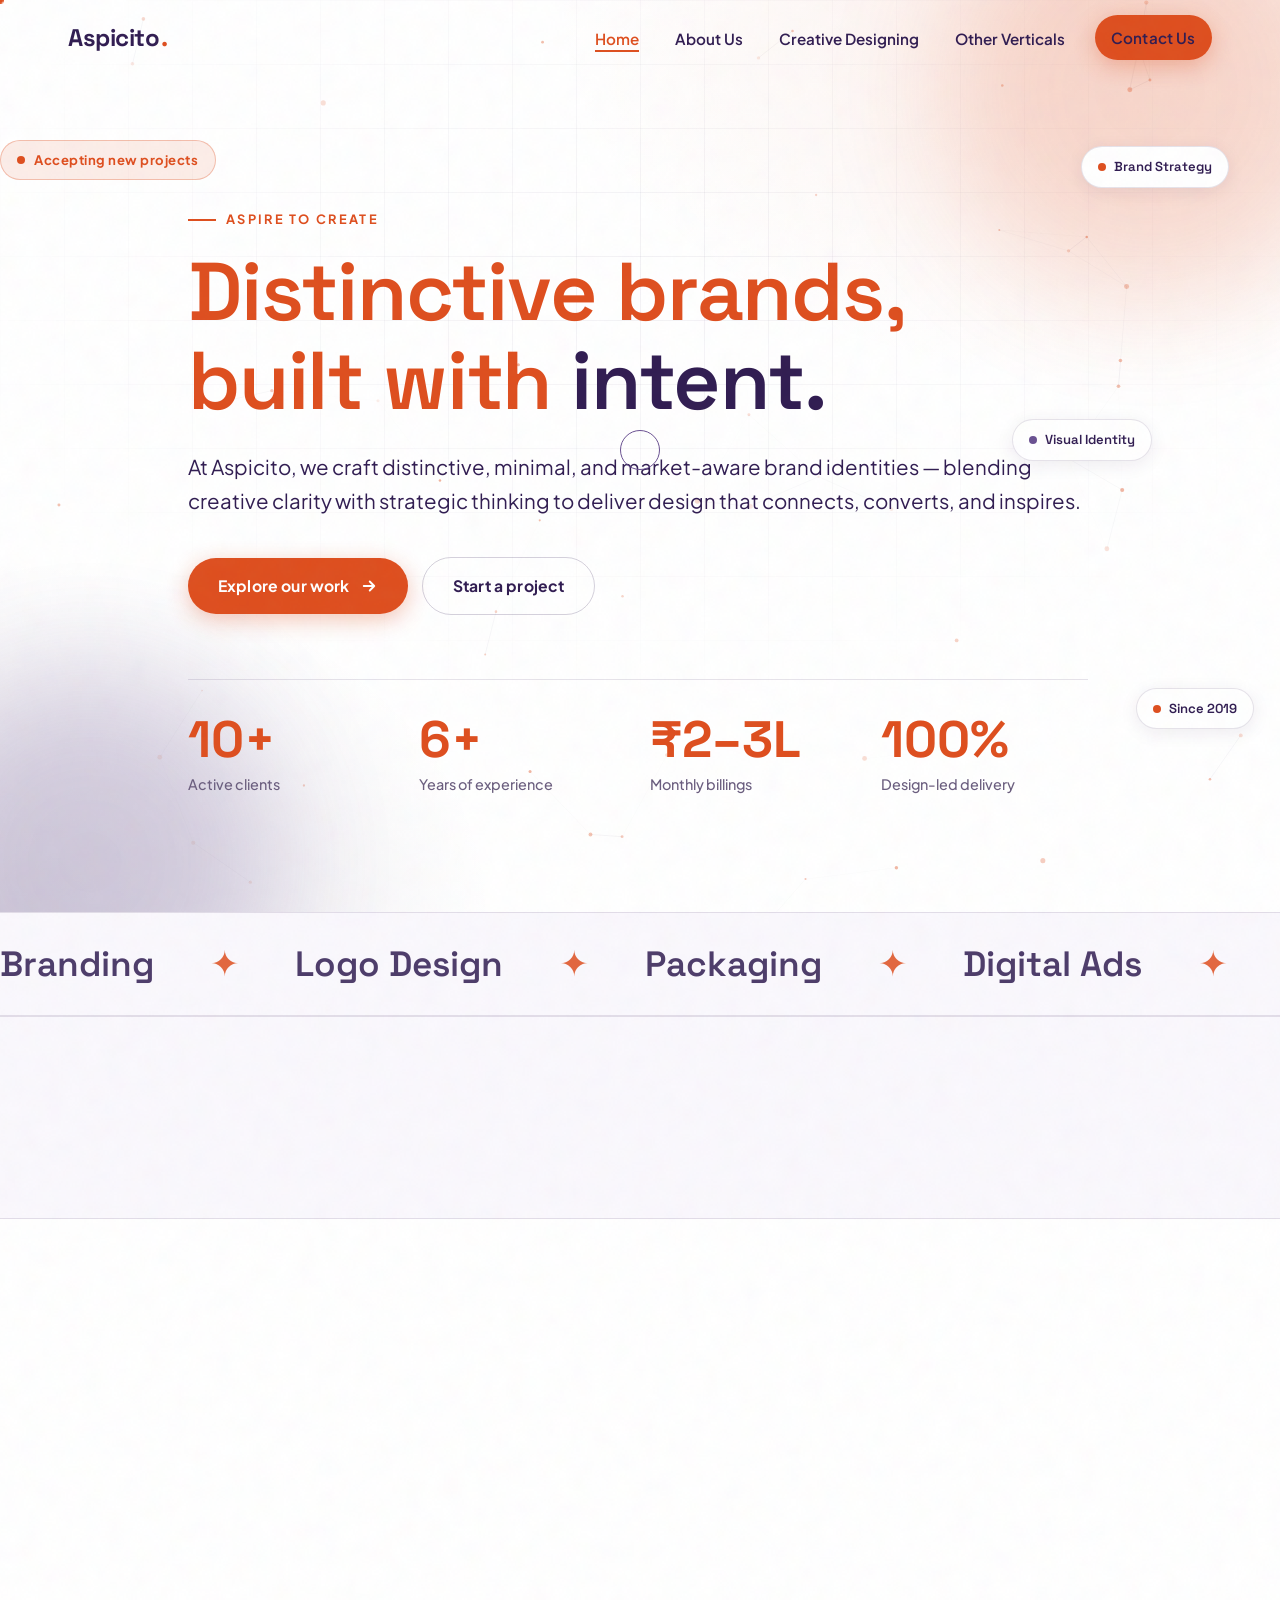
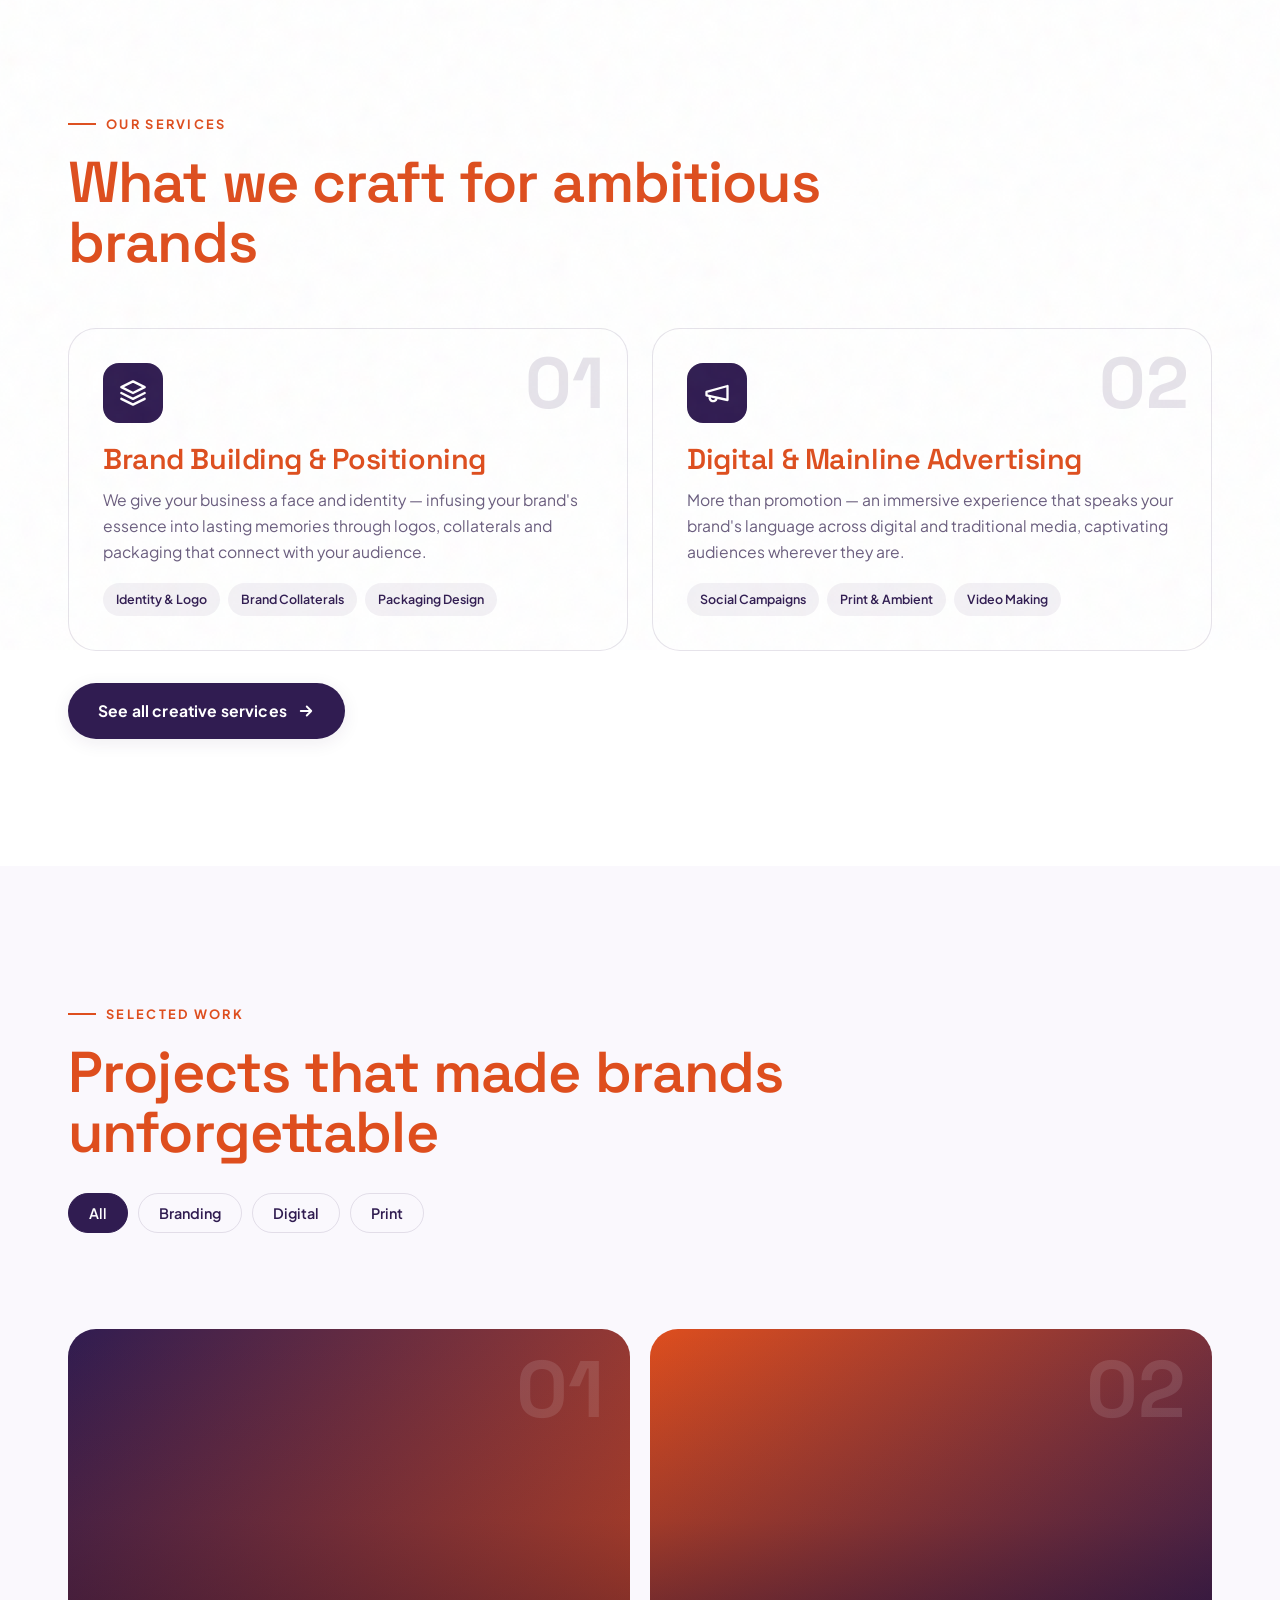
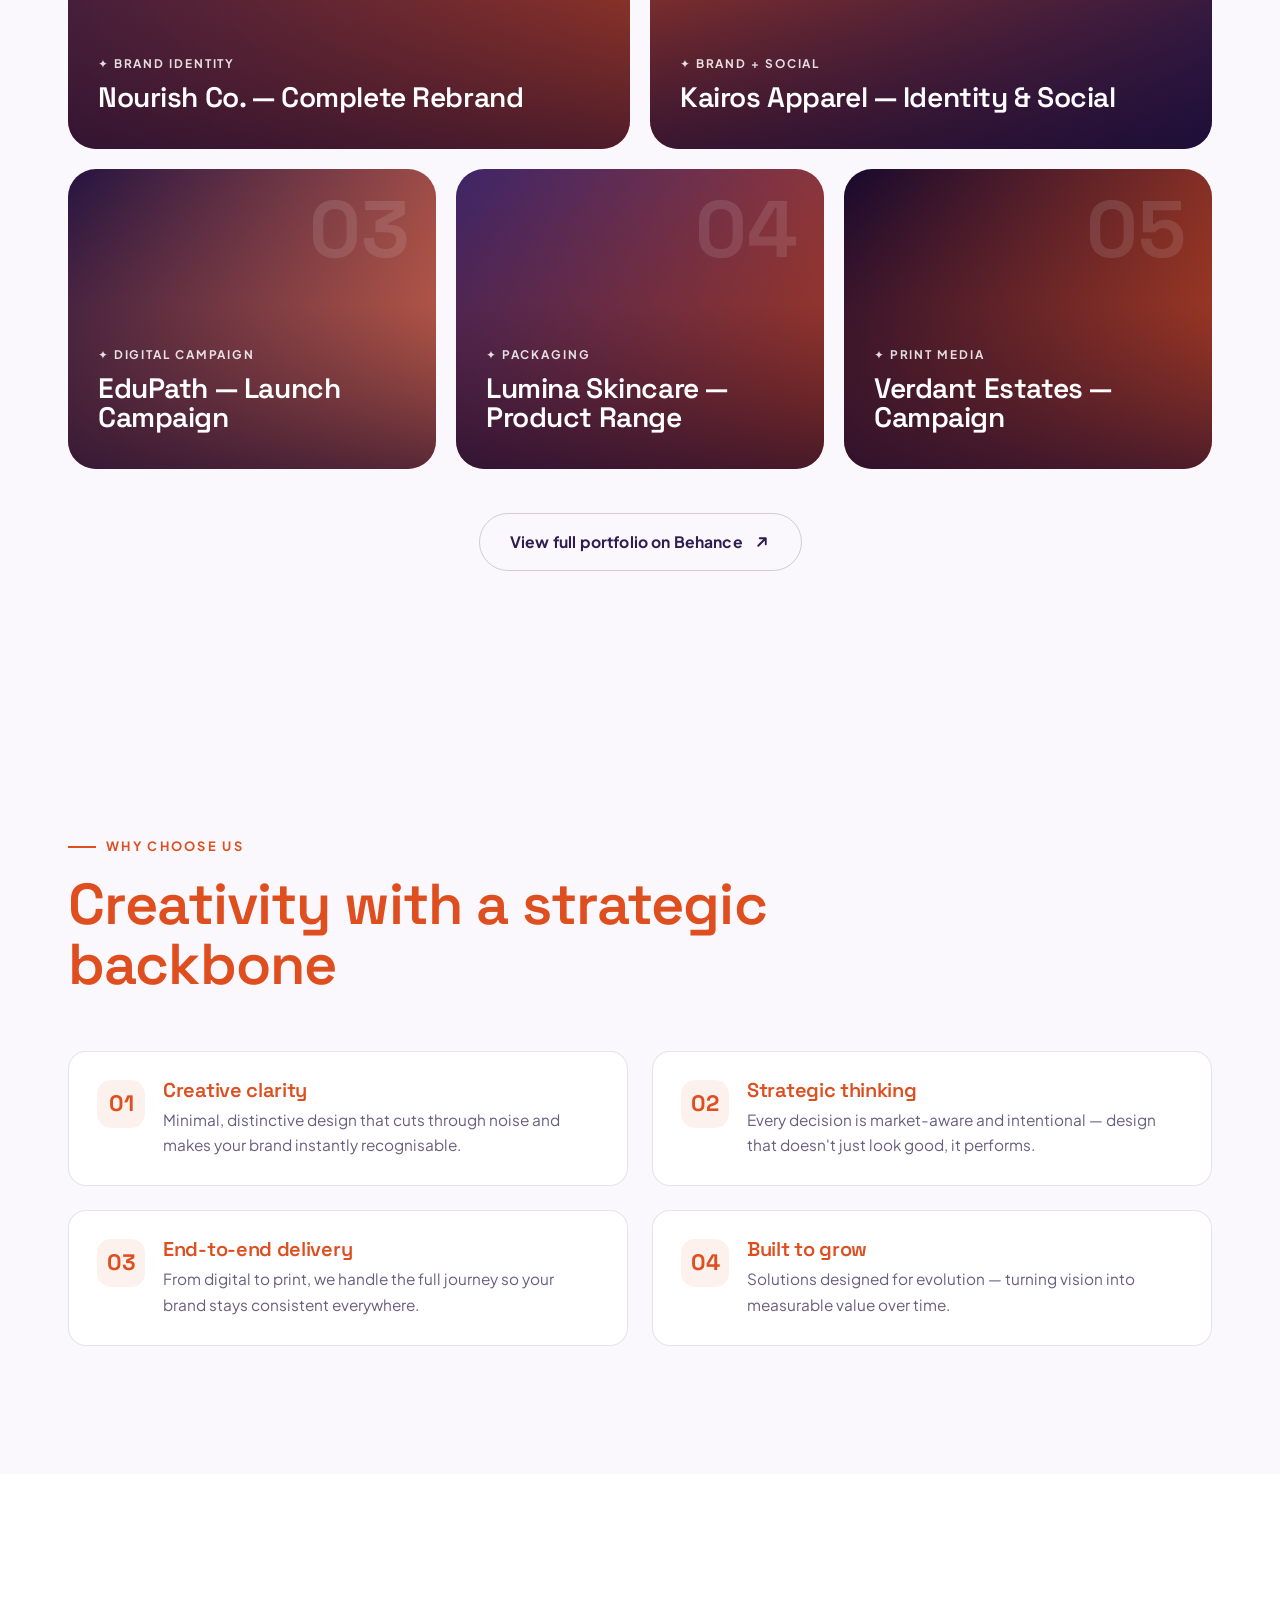
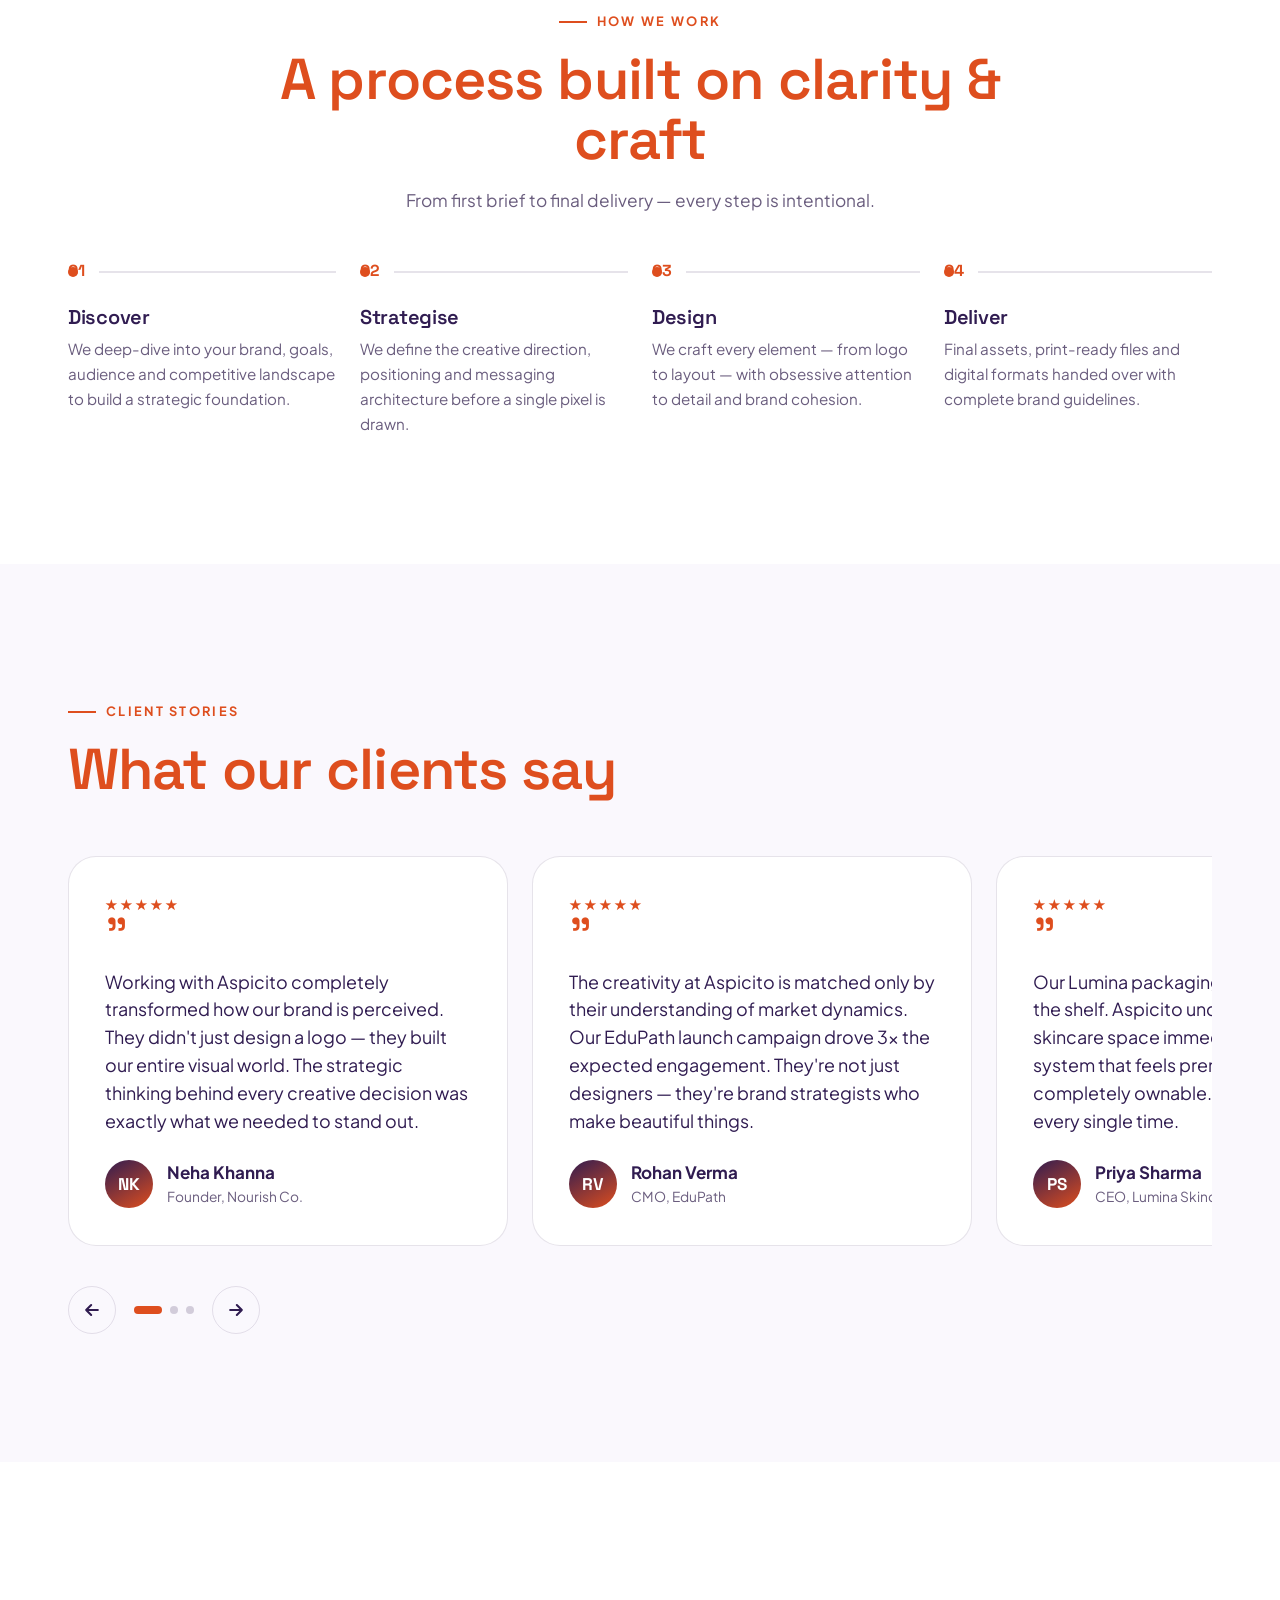
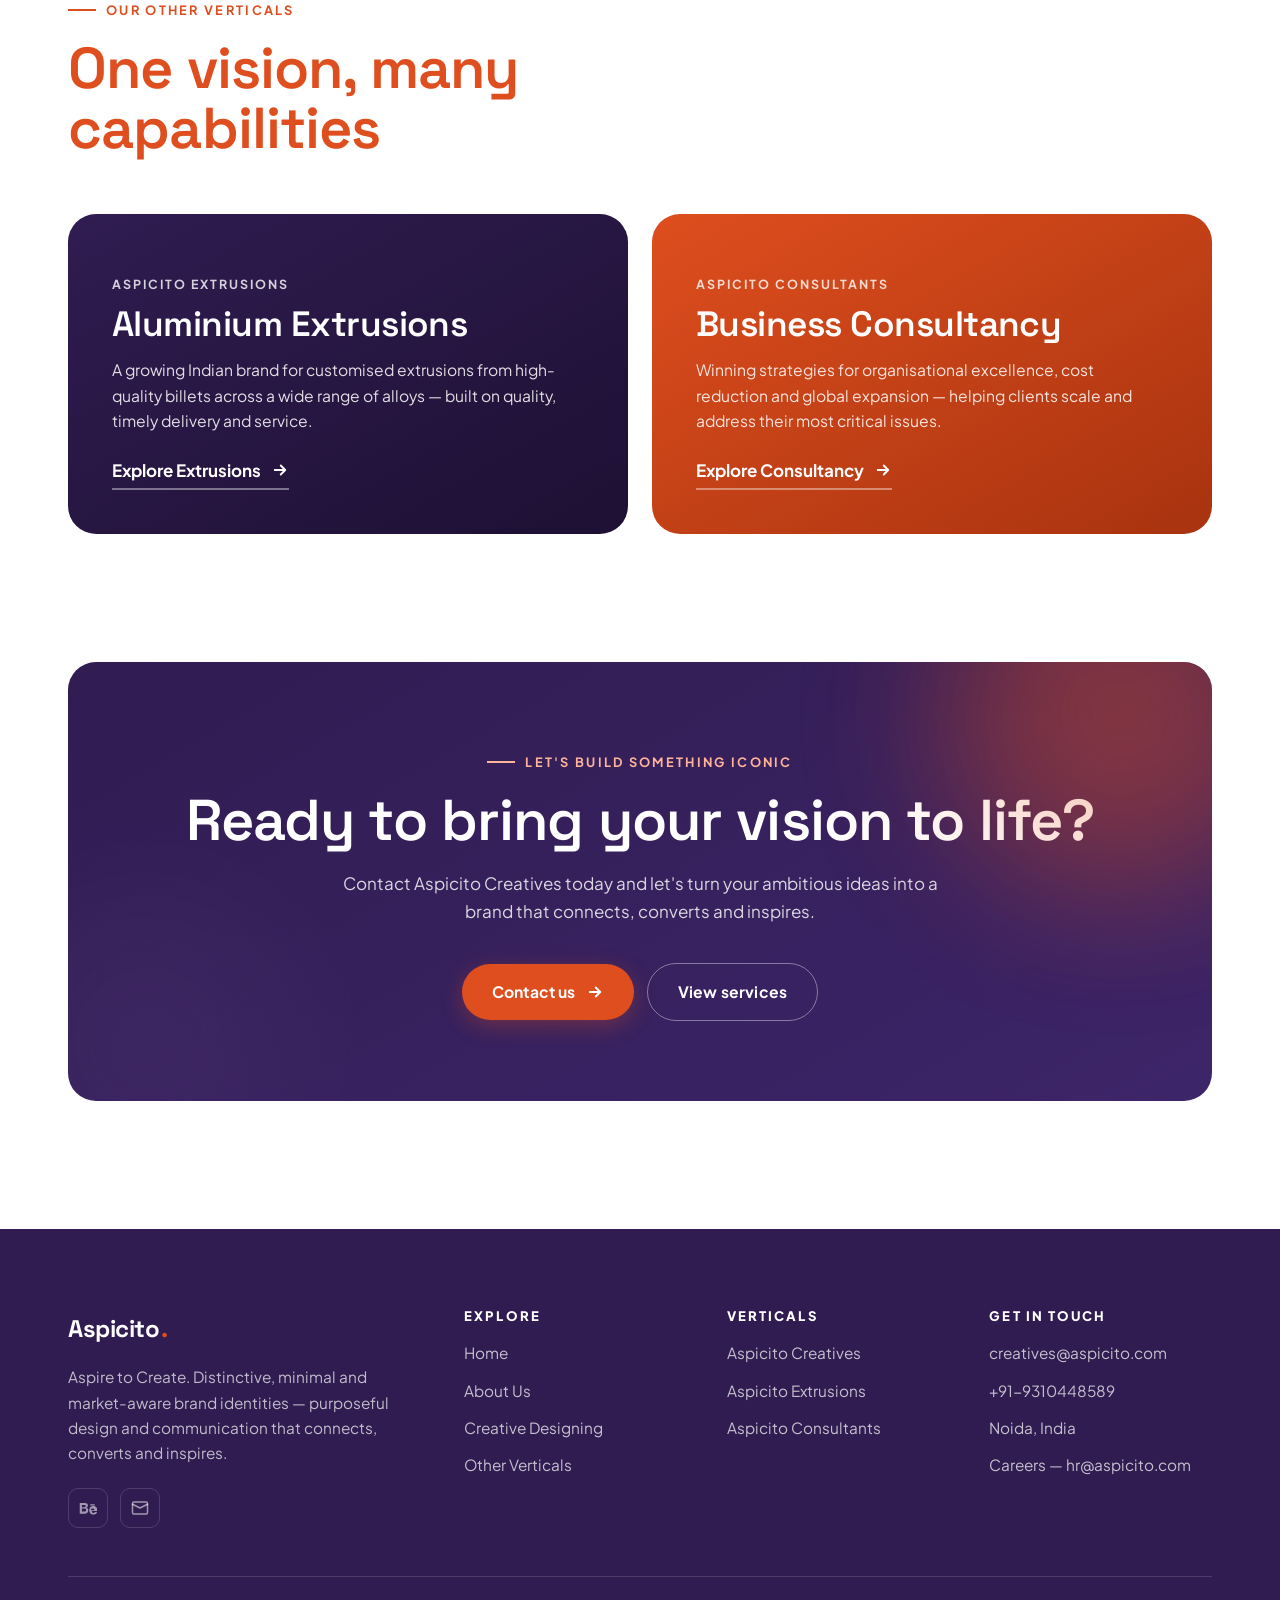
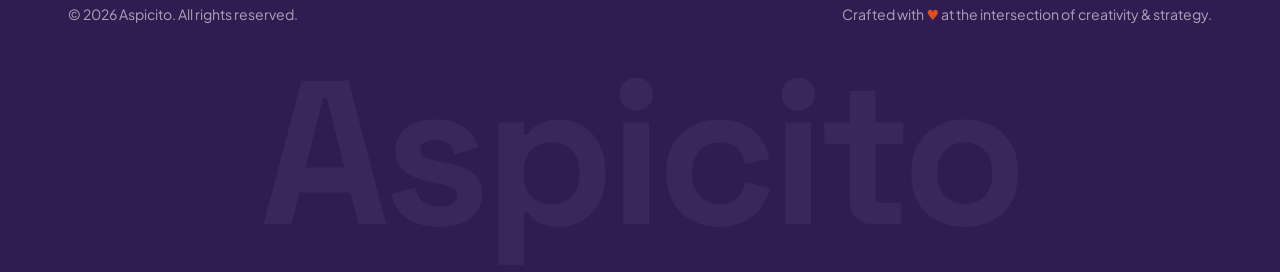
==== commit b0383aae: "Updated Website" ====
--- a/index.html
+++ b/index.html
@@ -7,10 +7,27 @@
   <meta name="description" content="Aspicito crafts distinctive, minimal and market-aware brand identities. Creative clarity meets strategic thinking — purposeful design and communication that connects, converts and inspires." />
   <link rel="preconnect" href="https://fonts.googleapis.com" />
   <link rel="preconnect" href="https://fonts.gstatic.com" crossorigin />
-  <link href="https://fonts.googleapis.com/css2?family=Plus+Jakarta+Sans:wght@400;500;600;700;800&family=Space+Grotesk:wght@500;600;700&display=swap" rel="stylesheet" />
+  <link href="https://fonts.googleapis.com/css2?family=Plus+Jakarta+Sans:ital,wght@0,400;0,500;0,600;0,700;0,800;1,400&family=Space+Grotesk:wght@500;600;700&display=swap" rel="stylesheet" />
+  <link href="https://api.fontshare.com/v2/css?f[]=clash-display@500,600,700&display=swap" rel="stylesheet" />
   <link rel="stylesheet" href="css/style.css" />
 </head>
 <body>
+
+  <!-- Preloader -->
+  <div class="preloader" id="preloader">
+    <div class="pre-inner">
+      <div class="pre-word" id="preWord">
+        <span>A</span><span>s</span><span>p</span><span>i</span><span>c</span><span>i</span><span>t</span><span>o</span><span class="dot">.</span>
+      </div>
+      <div class="pre-bar"></div>
+      <p class="pre-tag">Aspire to Create</p>
+    </div>
+  </div>
+
+  <!-- Grain overlay -->
+  <div class="grain" aria-hidden="true"></div>
+
+  <!-- Scroll progress -->
   <div class="scroll-progress"></div>
 
   <!-- Header -->
@@ -29,49 +46,87 @@
   </header>
 
   <main>
-    <!-- Hero -->
-    <section class="hero">
+    <!-- ═══════════════ HERO ═══════════════ -->
+    <section class="hero" id="hero">
       <div class="hero-bg"></div>
+      <canvas class="hero-canvas" id="heroCanvas" aria-hidden="true"></canvas>
+      <div class="hero-grid-lines" aria-hidden="true"></div>
       <span class="blob b1"></span>
       <span class="blob b2"></span>
+
+      <!-- Floating sticker chips -->
+      <div class="hero-stickers" aria-hidden="true">
+        <span class="sticker s1">Brand Strategy</span>
+        <span class="sticker s2">Visual Identity</span>
+        <span class="sticker s3">Since 2019</span>
+      </div>
+
+      <!-- Availability badge -->
+      <div class="avail-badge reveal" data-delay="4">
+        <span class="avail-dot"></span>
+        Accepting new projects
+      </div>
+
       <div class="container hero-inner">
         <span class="eyebrow reveal">Aspire to Create</span>
-        <h1 class="reveal" data-delay="1">Distinctive brands,<br /><span class="ink">built with</span> intent.</h1>
-        <p class="lead reveal" data-delay="2">At Aspicito, we craft distinctive, minimal, and market-aware brand identities that help your business stand out and stay ahead. Blending creative clarity with strategic thinking, we deliver purposeful design and communication that connects, converts, and inspires.</p>
+        <h1 class="hero-title reveal" data-delay="1" data-split>
+          Distinctive brands,<br />built with <em>intent.</em>
+        </h1>
+        <p class="lead reveal" data-delay="2">At Aspicito, we craft distinctive, minimal, and market-aware brand identities — blending creative clarity with strategic thinking to deliver design that connects, converts, and inspires.</p>
         <div class="hero-actions reveal" data-delay="3">
-          <a href="creative-designing.html" class="btn btn-secondary">Explore our work
+          <a href="creative-designing.html" class="btn btn-secondary" data-magnetic="0.4">
+            Explore our work
             <svg width="18" height="18" viewBox="0 0 24 24" fill="none" stroke="currentColor" stroke-width="2.5" stroke-linecap="round" stroke-linejoin="round"><path d="M5 12h14M13 6l6 6-6 6"/></svg>
           </a>
-          <a href="contact.html" class="btn btn-ghost">Start a project</a>
+          <a href="contact.html" class="btn btn-ghost" data-magnetic="0.3">Start a project</a>
         </div>
 
         <div class="hero-stats reveal" data-delay="4">
           <div class="stat">
+            <div class="num"><span data-count="10" data-suffix="+">10+</span></div>
+            <div class="label">Active clients</div>
+          </div>
+          <div class="stat">
             <div class="num"><span data-count="6" data-suffix="+">6+</span></div>
-            <div class="label">Years of industry experience</div>
+            <div class="label">Years of experience</div>
           </div>
           <div class="stat">
-            <div class="num"><span data-count="3" data-suffix="">3</span></div>
-            <div class="label">Specialised verticals</div>
+            <div class="num"><span class="static-num">₹2–3L</span></div>
+            <div class="label">Monthly billings</div>
           </div>
           <div class="stat">
             <div class="num"><span data-count="100" data-suffix="%">100%</span></div>
-            <div class="label">Design-led & strategy-driven</div>
-          </div>
-        </div>
-      </div>
-    </section>
-
-    <!-- Marquee -->
+            <div class="label">Design-led delivery</div>
+          </div>
+        </div>
+      </div>
+    </section>
+
+    <!-- ═══════════════ MARQUEE ═══════════════ -->
     <div class="marquee" aria-hidden="true">
       <div class="marquee-track">
-        <span>Branding</span><span>Logo Design</span><span>Packaging</span><span>Digital Ads</span><span>Print Media</span><span>Strategy</span>
-        <span>Branding</span><span>Logo Design</span><span>Packaging</span><span>Digital Ads</span><span>Print Media</span><span>Strategy</span>
+        <span>Branding</span><span>Logo Design</span><span>Packaging</span><span>Digital Ads</span><span>Print Media</span><span>Strategy</span><span>Motion</span><span>Identity Systems</span>
+        <span>Branding</span><span>Logo Design</span><span>Packaging</span><span>Digital Ads</span><span>Print Media</span><span>Strategy</span><span>Motion</span><span>Identity Systems</span>
       </div>
     </div>
 
-    <!-- Intro / value -->
-    <section class="section-pad">
+    <!-- ═══════════════ CLIENTS STRIP ═══════════════ -->
+    <section class="section-pad clients-section">
+      <div class="container">
+        <div class="clients-label reveal">Trusted by ambitious brands across industries</div>
+        <div class="clients-bar reveal" data-delay="1">
+          <span class="client-logo">Nourish Co.</span>
+          <span class="client-logo">Lumina</span>
+          <span class="client-logo">EduPath</span>
+          <span class="client-logo">Verdant</span>
+          <span class="client-logo">Kairos</span>
+          <span class="client-logo">MedFlow</span>
+        </div>
+      </div>
+    </section>
+
+    <!-- ═══════════════ INTRO ═══════════════ -->
+    <section class="section-pad" style="padding-top:0">
       <div class="container">
         <div class="section-head reveal">
           <span class="eyebrow">Vision to value</span>
@@ -81,33 +136,34 @@
       </div>
     </section>
 
-    <!-- Services -->
-    <section class="section-pad" style="padding-top:0;">
+    <!-- ═══════════════ SERVICES ═══════════════ -->
+    <section class="section-pad" style="padding-top:0">
       <div class="container">
         <div class="section-head reveal">
           <span class="eyebrow">Our services</span>
           <h2>What we craft for ambitious brands</h2>
         </div>
         <div class="grid grid-2">
-          <article class="card reveal">
+          <article class="card reveal" data-tilt>
+            <div class="card-num" aria-hidden="true">01</div>
             <div class="icon">
               <svg viewBox="0 0 24 24" fill="none" stroke="currentColor" stroke-width="2" stroke-linecap="round" stroke-linejoin="round"><path d="M12 2 2 7l10 5 10-5-10-5Z"/><path d="m2 17 10 5 10-5"/><path d="m2 12 10 5 10-5"/></svg>
             </div>
             <h3>Brand Building &amp; Positioning</h3>
-            <p>We give your business a face and identity — infusing your brand’s essence into lasting memories through logos, collaterals and packaging that connect with your audience.</p>
+            <p>We give your business a face and identity — infusing your brand's essence into lasting memories through logos, collaterals and packaging that connect with your audience.</p>
             <div class="tag-row">
               <span class="tag">Identity &amp; Logo</span>
               <span class="tag">Brand Collaterals</span>
               <span class="tag">Packaging Design</span>
             </div>
           </article>
-
-          <article class="card reveal" data-delay="1">
+          <article class="card reveal" data-delay="1" data-tilt>
+            <div class="card-num" aria-hidden="true">02</div>
             <div class="icon">
               <svg viewBox="0 0 24 24" fill="none" stroke="currentColor" stroke-width="2" stroke-linecap="round" stroke-linejoin="round"><path d="m3 11 18-5v12L3 14v-3Z"/><path d="M11.6 16.8a3 3 0 1 1-5.8-1.6"/></svg>
             </div>
             <h3>Digital &amp; Mainline Advertising</h3>
-            <p>More than promotion — an immersive experience that speaks your brand’s language across digital and traditional media, captivating audiences wherever they are.</p>
+            <p>More than promotion — an immersive experience that speaks your brand's language across digital and traditional media, captivating audiences wherever they are.</p>
             <div class="tag-row">
               <span class="tag">Social Campaigns</span>
               <span class="tag">Print &amp; Ambient</span>
@@ -115,15 +171,77 @@
             </div>
           </article>
         </div>
-        <div class="reveal" style="margin-top:32px;">
-          <a href="creative-designing.html" class="btn btn-primary">See all creative services
+        <div class="reveal" style="margin-top:32px">
+          <a href="creative-designing.html" class="btn btn-primary" data-magnetic="0.3">
+            See all creative services
             <svg width="18" height="18" viewBox="0 0 24 24" fill="none" stroke="currentColor" stroke-width="2.5" stroke-linecap="round" stroke-linejoin="round"><path d="M5 12h14M13 6l6 6-6 6"/></svg>
           </a>
         </div>
       </div>
     </section>
 
-    <!-- Why choose us -->
+    <!-- ═══════════════ SELECTED WORK ═══════════════ -->
+    <section class="section-pad works-section">
+      <div class="container">
+        <div class="head-flex">
+          <div class="section-head reveal">
+            <span class="eyebrow">Selected work</span>
+            <h2>Projects that made brands unforgettable</h2>
+          </div>
+          <div class="filter-bar reveal" data-delay="1">
+            <button class="filter-btn active" data-filter="all">All</button>
+            <button class="filter-btn" data-filter="branding">Branding</button>
+            <button class="filter-btn" data-filter="digital">Digital</button>
+            <button class="filter-btn" data-filter="print">Print</button>
+          </div>
+        </div>
+        <div class="works-grid">
+          <article class="work wide tall reveal" data-cat="branding" style="--wg: linear-gradient(135deg,#301c51 0%,#de4e1e 100%)">
+            <span class="w-arrow"><svg width="18" height="18" viewBox="0 0 24 24" fill="none" stroke="currentColor" stroke-width="2.5"><path d="M7 17 17 7M9 7h8v8"/></svg></span>
+            <div class="work-big-num">01</div>
+            <span class="w-cat">✦ Brand Identity</span>
+            <h3>Nourish Co. — Complete Rebrand</h3>
+            <p>A ground-up identity system for a premium F&amp;B brand — logo, palette, packaging and brand guidelines.</p>
+          </article>
+          <article class="work wide tall reveal" data-delay="1" data-cat="branding digital" style="--wg: linear-gradient(135deg,#de4e1e 0%,#301c51 100%)">
+            <span class="w-arrow"><svg width="18" height="18" viewBox="0 0 24 24" fill="none" stroke="currentColor" stroke-width="2.5"><path d="M7 17 17 7M9 7h8v8"/></svg></span>
+            <div class="work-big-num">02</div>
+            <span class="w-cat">✦ Brand + Social</span>
+            <h3>Kairos Apparel — Identity & Social</h3>
+            <p>Brand identity system and ongoing creative direction for a fast-growing fashion label.</p>
+          </article>
+          <article class="work reveal" data-delay="1" data-cat="digital" style="--wg: linear-gradient(135deg,#251441 0%,#ff7a4d 100%)">
+            <span class="w-arrow"><svg width="18" height="18" viewBox="0 0 24 24" fill="none" stroke="currentColor" stroke-width="2.5"><path d="M7 17 17 7M9 7h8v8"/></svg></span>
+            <div class="work-big-num">03</div>
+            <span class="w-cat">✦ Digital Campaign</span>
+            <h3>EduPath — Launch Campaign</h3>
+            <p>Performance creatives &amp; social strategy for an EdTech platform launch.</p>
+          </article>
+          <article class="work reveal" data-delay="2" data-cat="branding print" style="--wg: linear-gradient(135deg,#3d2569 0%,#c8431a 100%)">
+            <span class="w-arrow"><svg width="18" height="18" viewBox="0 0 24 24" fill="none" stroke="currentColor" stroke-width="2.5"><path d="M7 17 17 7M9 7h8v8"/></svg></span>
+            <div class="work-big-num">04</div>
+            <span class="w-cat">✦ Packaging</span>
+            <h3>Lumina Skincare — Product Range</h3>
+            <p>Luxury packaging design for a five-SKU premium skincare range.</p>
+          </article>
+          <article class="work reveal" data-delay="3" data-cat="print" style="--wg: linear-gradient(135deg,#17092e 0%,#de4e1e 100%)">
+            <span class="w-arrow"><svg width="18" height="18" viewBox="0 0 24 24" fill="none" stroke="currentColor" stroke-width="2.5"><path d="M7 17 17 7M9 7h8v8"/></svg></span>
+            <div class="work-big-num">05</div>
+            <span class="w-cat">✦ Print Media</span>
+            <h3>Verdant Estates — Campaign</h3>
+            <p>Brochures, hoardings &amp; catalogue for a luxury real estate developer.</p>
+          </article>
+        </div>
+        <div class="reveal" style="margin-top:44px;text-align:center">
+          <a href="https://www.behance.net/gallery/197701479/Company-Profile" target="_blank" rel="noopener" class="btn btn-ghost" data-magnetic="0.3">
+            View full portfolio on Behance
+            <svg width="18" height="18" viewBox="0 0 24 24" fill="none" stroke="currentColor" stroke-width="2.5" stroke-linecap="round" stroke-linejoin="round"><path d="M7 17 17 7M9 7h8v8"/></svg>
+          </a>
+        </div>
+      </div>
+    </section>
+
+    <!-- ═══════════════ WHY CHOOSE US ═══════════════ -->
     <section class="section-pad why">
       <div class="container">
         <div class="section-head reveal">
@@ -131,27 +249,131 @@
           <h2>Creativity with a strategic backbone</h2>
         </div>
         <div class="grid grid-2">
-          <div class="feature reveal">
+          <div class="feature reveal" data-tilt>
             <div class="fnum">01</div>
-            <div><h3>Creative clarity</h3><p>Minimal, distinctive design that cuts through noise and makes your brand instantly recognisable.</p></div>
-          </div>
-          <div class="feature reveal" data-delay="1">
+            <div>
+              <h3>Creative clarity</h3>
+              <p>Minimal, distinctive design that cuts through noise and makes your brand instantly recognisable.</p>
+            </div>
+          </div>
+          <div class="feature reveal" data-delay="1" data-tilt>
             <div class="fnum">02</div>
-            <div><h3>Strategic thinking</h3><p>Every decision is market-aware and intentional — design that doesn’t just look good, it performs.</p></div>
-          </div>
-          <div class="feature reveal" data-delay="2">
+            <div>
+              <h3>Strategic thinking</h3>
+              <p>Every decision is market-aware and intentional — design that doesn't just look good, it performs.</p>
+            </div>
+          </div>
+          <div class="feature reveal" data-delay="2" data-tilt>
             <div class="fnum">03</div>
-            <div><h3>End-to-end delivery</h3><p>From digital to print, we handle the full journey so your brand stays consistent everywhere.</p></div>
-          </div>
-          <div class="feature reveal" data-delay="3">
+            <div>
+              <h3>End-to-end delivery</h3>
+              <p>From digital to print, we handle the full journey so your brand stays consistent everywhere.</p>
+            </div>
+          </div>
+          <div class="feature reveal" data-delay="3" data-tilt>
             <div class="fnum">04</div>
-            <div><h3>Built to grow</h3><p>Solutions designed for evolution — turning vision into measurable value over time.</p></div>
-          </div>
-        </div>
-      </div>
-    </section>
-
-    <!-- Verticals -->
+            <div>
+              <h3>Built to grow</h3>
+              <p>Solutions designed for evolution — turning vision into measurable value over time.</p>
+            </div>
+          </div>
+        </div>
+      </div>
+    </section>
+
+    <!-- ═══════════════ PROCESS ═══════════════ -->
+    <section class="section-pad">
+      <div class="container">
+        <div class="section-head center reveal">
+          <span class="eyebrow">How we work</span>
+          <h2>A process built on clarity &amp; craft</h2>
+          <p>From first brief to final delivery — every step is intentional.</p>
+        </div>
+        <div class="process">
+          <div class="step reveal">
+            <h3>Discover</h3>
+            <p>We deep-dive into your brand, goals, audience and competitive landscape to build a strategic foundation.</p>
+          </div>
+          <div class="step reveal" data-delay="1">
+            <h3>Strategise</h3>
+            <p>We define the creative direction, positioning and messaging architecture before a single pixel is drawn.</p>
+          </div>
+          <div class="step reveal" data-delay="2">
+            <h3>Design</h3>
+            <p>We craft every element — from logo to layout — with obsessive attention to detail and brand cohesion.</p>
+          </div>
+          <div class="step reveal" data-delay="3">
+            <h3>Deliver</h3>
+            <p>Final assets, print-ready files and digital formats handed over with complete brand guidelines.</p>
+          </div>
+        </div>
+      </div>
+    </section>
+
+    <!-- ═══════════════ TESTIMONIALS ═══════════════ -->
+    <section class="section-pad why">
+      <div class="container">
+        <div class="section-head reveal">
+          <span class="eyebrow">Client stories</span>
+          <h2>What our clients say</h2>
+        </div>
+        <div class="testi-wrap reveal" data-delay="1">
+          <div class="testi-track" id="testiTrack">
+            <div class="testi">
+              <div class="stars">★★★★★</div>
+              <div class="quote-mark">"</div>
+              <blockquote>Working with Aspicito completely transformed how our brand is perceived. They didn't just design a logo — they built our entire visual world. The strategic thinking behind every creative decision was exactly what we needed to stand out.</blockquote>
+              <div class="who">
+                <div class="avatar">NK</div>
+                <div>
+                  <div class="n">Neha Khanna</div>
+                  <div class="r">Founder, Nourish Co.</div>
+                </div>
+              </div>
+            </div>
+            <div class="testi">
+              <div class="stars">★★★★★</div>
+              <div class="quote-mark">"</div>
+              <blockquote>The creativity at Aspicito is matched only by their understanding of market dynamics. Our EduPath launch campaign drove 3× the expected engagement. They're not just designers — they're brand strategists who make beautiful things.</blockquote>
+              <div class="who">
+                <div class="avatar">RV</div>
+                <div>
+                  <div class="n">Rohan Verma</div>
+                  <div class="r">CMO, EduPath</div>
+                </div>
+              </div>
+            </div>
+            <div class="testi">
+              <div class="stars">★★★★★</div>
+              <div class="quote-mark">"</div>
+              <blockquote>Our Lumina packaging now sells itself on the shelf. Aspicito understood the luxury skincare space immediately and delivered a system that feels premium, intentional and completely ownable. Exceptional work, every single time.</blockquote>
+              <div class="who">
+                <div class="avatar">PS</div>
+                <div>
+                  <div class="n">Priya Sharma</div>
+                  <div class="r">CEO, Lumina Skincare</div>
+                </div>
+              </div>
+            </div>
+          </div>
+          <div class="testi-nav">
+            <button class="testi-prev" aria-label="Previous testimonial">
+              <svg width="20" height="20" viewBox="0 0 24 24" fill="none" stroke="currentColor" stroke-width="2.5" stroke-linecap="round" stroke-linejoin="round"><path d="M19 12H5M11 6l-6 6 6 6"/></svg>
+            </button>
+            <div class="testi-dots">
+              <button class="testi-dot active" data-i="0" aria-label="Testimonial 1"></button>
+              <button class="testi-dot" data-i="1" aria-label="Testimonial 2"></button>
+              <button class="testi-dot" data-i="2" aria-label="Testimonial 3"></button>
+            </div>
+            <button class="testi-next" aria-label="Next testimonial">
+              <svg width="20" height="20" viewBox="0 0 24 24" fill="none" stroke="currentColor" stroke-width="2.5" stroke-linecap="round" stroke-linejoin="round"><path d="M5 12h14M13 6l6 6-6 6"/></svg>
+            </button>
+          </div>
+        </div>
+      </div>
+    </section>
+
+    <!-- ═══════════════ VERTICALS ═══════════════ -->
     <section class="section-pad">
       <div class="container">
         <div class="section-head reveal">
@@ -179,15 +401,18 @@
       </div>
     </section>
 
-    <!-- CTA -->
-    <section class="section-pad" style="padding-top:0;">
+    <!-- ═══════════════ CTA BAND ═══════════════ -->
+    <section class="section-pad" style="padding-top:0">
       <div class="container">
         <div class="cta reveal">
-          <span class="eyebrow">Let’s build something iconic</span>
+          <div class="cta-orb cta-orb-1" aria-hidden="true"></div>
+          <div class="cta-orb cta-orb-2" aria-hidden="true"></div>
+          <span class="eyebrow">Let's build something iconic</span>
           <h2>Ready to bring your vision to life?</h2>
-          <p>Contact Aspicito Creatives today and let’s turn your ambitious ideas into a brand that connects, converts and inspires.</p>
+          <p>Contact Aspicito Creatives today and let's turn your ambitious ideas into a brand that connects, converts and inspires.</p>
           <div class="hero-actions">
-            <a href="contact.html" class="btn btn-secondary">Contact us
+            <a href="contact.html" class="btn btn-secondary" data-magnetic="0.35">
+              Contact us
               <svg width="18" height="18" viewBox="0 0 24 24" fill="none" stroke="currentColor" stroke-width="2.5" stroke-linecap="round" stroke-linejoin="round"><path d="M5 12h14M13 6l6 6-6 6"/></svg>
             </a>
             <a href="creative-designing.html" class="btn btn-ghost" style="color:#fff;border-color:rgba(255,255,255,.4)">View services</a>
@@ -197,13 +422,21 @@
     </section>
   </main>
 
-  <!-- Footer -->
+  <!-- ═══════════════ FOOTER ═══════════════ -->
   <footer class="footer">
     <div class="container">
       <div class="footer-grid">
         <div>
           <a href="index.html" class="brand">Aspicito<span class="dot" style="color:var(--secondary)">.</span></a>
           <p>Aspire to Create. Distinctive, minimal and market-aware brand identities — purposeful design and communication that connects, converts and inspires.</p>
+          <div class="footer-social">
+            <a href="https://www.behance.net/gallery/197701479/Company-Profile" target="_blank" rel="noopener" aria-label="View our work on Behance" title="Behance">
+              <svg width="18" height="18" viewBox="0 0 24 24" fill="currentColor"><path d="M7.443 5.35c.638 0 1.234.05 1.77.198.537.099.99.297 1.373.544.383.247.677.594.893 1.039.198.445.317.99.317 1.634 0 .693-.149 1.287-.496 1.73-.297.446-.743.84-1.337 1.139.792.247 1.387.693 1.78 1.337.397.644.594 1.435.594 2.326 0 .743-.148 1.386-.446 1.93a3.762 3.762 0 0 1-1.188 1.337c-.495.346-1.04.594-1.682.743a8.437 8.437 0 0 1-1.98.247H1V5.35h6.443zm-.346 5.54c.544 0 .99-.148 1.338-.396.347-.248.495-.643.495-1.188 0-.297-.05-.544-.148-.742-.099-.198-.248-.347-.396-.446a1.54 1.54 0 0 0-.595-.198 3.748 3.748 0 0 0-.693-.05H3.86v3.02h3.237zm.198 5.79c.248 0 .495-.05.743-.099.247-.05.495-.148.693-.297.198-.149.396-.347.495-.594.148-.248.198-.544.198-.94 0-.742-.198-1.288-.594-1.634-.396-.347-.94-.496-1.633-.496H3.86v4.06h3.435zm10.39 1.386c.396.347.99.545 1.78.545.544 0 1.04-.149 1.436-.446.396-.297.645-.594.744-.89h2.474c-.396 1.188-1.04 2.078-1.88 2.623-.841.545-1.88.84-3.02.84-.842 0-1.584-.148-2.277-.396a4.946 4.946 0 0 1-1.732-1.14 5.206 5.206 0 0 1-1.09-1.78 6.67 6.67 0 0 1-.398-2.326c0-.841.149-1.633.397-2.326.248-.742.644-1.337 1.09-1.83a5.26 5.26 0 0 1 1.732-1.188c.693-.297 1.435-.445 2.277-.445.94 0 1.78.198 2.474.545.694.396 1.238.89 1.683 1.534.445.644.742 1.337.94 2.128.1.792.149 1.584.1 2.425H17.04c.05.94.297 1.633.644 1.927zM19.9 13.32c-.347-.347-.94-.545-1.633-.545-.495 0-.89.099-1.188.248-.297.148-.545.347-.742.545a1.88 1.88 0 0 0-.397.693c-.099.248-.149.496-.148.693h4.85c-.099-.792-.396-1.337-.742-1.634zM14.95 7.082h5.986V8.5H14.95V7.082z"/></svg>
+            </a>
+            <a href="mailto:creatives@aspicito.com" aria-label="Email us" title="Email">
+              <svg width="18" height="18" viewBox="0 0 24 24" fill="none" stroke="currentColor" stroke-width="2" stroke-linecap="round" stroke-linejoin="round"><rect x="2" y="4" width="20" height="16" rx="2"/><path d="m22 7-10 5L2 7"/></svg>
+            </a>
+          </div>
         </div>
         <div>
           <h5>Explore</h5>
@@ -228,6 +461,7 @@
             <a href="mailto:creatives@aspicito.com">creatives@aspicito.com</a>
             <a href="tel:+919310448589">+91-9310448589</a>
             <a href="contact.html">Noida, India</a>
+            <a href="mailto:hr@aspicito.com">Careers — hr@aspicito.com</a>
           </div>
         </div>
       </div>
@@ -236,7 +470,12 @@
         <span>Crafted with <span class="heart">♥</span> at the intersection of creativity &amp; strategy.</span>
       </div>
     </div>
+    <div class="footer-huge" aria-hidden="true">Aspicito</div>
   </footer>
+
+  <button class="to-top" aria-label="Back to top">
+    <svg width="20" height="20" viewBox="0 0 24 24" fill="none" stroke="currentColor" stroke-width="2.5" stroke-linecap="round" stroke-linejoin="round"><path d="M12 19V5M5 12l7-7 7 7"/></svg>
+  </button>
 
   <script src="js/main.js"></script>
 </body>
--- a/css/style.css
+++ b/css/style.css
@@ -1,42 +1,52 @@
 /* ============================================================
-   Aspicito — Design System
+   Aspicito — Creative Design System
    Primary:   #301c51 (deep purple)  → body text, primary actions
    Secondary: #de4e1e (orange)       → headings, secondary actions
    Base:      #ffffff (white)
+   Built for a design studio portfolio — expressive, kinetic, interactive.
    ============================================================ */
 
 :root {
   --primary: #301c51;
   --primary-600: #3d2569;
+  --primary-700: #251441;
+  --primary-900: #17092e;
   --primary-300: #6a5191;
   --primary-soft: rgba(48, 28, 81, 0.06);
   --primary-soft-2: rgba(48, 28, 81, 0.12);
 
   --secondary: #de4e1e;
   --secondary-600: #c8431a;
+  --secondary-300: #ff7a4d;
   --secondary-soft: rgba(222, 78, 30, 0.08);
+  --secondary-soft-2: rgba(222, 78, 30, 0.16);
 
   --white: #ffffff;
   --ink: #301c51;
   --muted: #6a5d7e;
   --line: rgba(48, 28, 81, 0.12);
+  --line-strong: rgba(48, 28, 81, 0.2);
   --bg-tint: #faf8fd;
+  --bg-tint-2: #f4effb;
 
   --radius-sm: 10px;
   --radius: 18px;
   --radius-lg: 28px;
+  --radius-xl: 40px;
 
   --shadow-sm: 0 4px 18px rgba(48, 28, 81, 0.08);
   --shadow-md: 0 14px 40px rgba(48, 28, 81, 0.14);
   --shadow-lg: 0 30px 70px rgba(48, 28, 81, 0.20);
-
-  --container: 1200px;
+  --shadow-brand: 0 20px 50px rgba(222, 78, 30, 0.28);
+
+  --container: 1240px;
   --header-h: 76px;
 
   --font-display: 'Clash Display', 'Space Grotesk', system-ui, sans-serif;
   --font-body: 'Plus Jakarta Sans', system-ui, -apple-system, sans-serif;
 
   --ease: cubic-bezier(0.22, 1, 0.36, 1);
+  --ease-spring: cubic-bezier(0.34, 1.56, 0.64, 1);
 }
 
 /* ---------- Reset ---------- */
@@ -54,18 +64,114 @@
 img { max-width: 100%; display: block; }
 a { color: inherit; text-decoration: none; }
 ul { list-style: none; }
-button { font-family: inherit; cursor: pointer; border: none; background: none; }
+button { font-family: inherit; cursor: pointer; border: none; background: none; color: inherit; }
+::selection { background: var(--secondary); color: #fff; }
+
+/* ---------- Film grain overlay ---------- */
+.grain {
+  position: fixed;
+  inset: -150%;
+  z-index: 2000;
+  pointer-events: none;
+  opacity: 0.035;
+  background-image: url("data:image/svg+xml,%3Csvg viewBox='0 0 200 200' xmlns='http://www.w3.org/2000/svg'%3E%3Cfilter id='n'%3E%3CfeTurbulence type='fractalNoise' baseFrequency='0.85' numOctaves='3' stitchTiles='stitch'/%3E%3C/filter%3E%3Crect width='100%25' height='100%25' filter='url(%23n)'/%3E%3C/svg%3E");
+  animation: grain 8s steps(6) infinite;
+}
+@keyframes grain {
+  0%,100% { transform: translate(0,0); }
+  10% { transform: translate(-5%,-5%); }
+  30% { transform: translate(3%,-8%); }
+  50% { transform: translate(-4%,6%); }
+  70% { transform: translate(6%,3%); }
+  90% { transform: translate(-3%,5%); }
+}
+
+/* ---------- Custom cursor ---------- */
+.cursor-dot, .cursor-ring {
+  position: fixed;
+  top: 0; left: 0;
+  border-radius: 50%;
+  pointer-events: none;
+  z-index: 3000;
+  transform: translate(-50%, -50%);
+  will-change: transform;
+}
+.cursor-dot { width: 7px; height: 7px; background: var(--secondary); transition: opacity .3s ease; }
+.cursor-ring {
+  width: 40px; height: 40px;
+  border: 1.5px solid var(--primary-300);
+  transition: width .35s var(--ease), height .35s var(--ease),
+              background .35s var(--ease), border-color .35s var(--ease), opacity .3s ease;
+  mix-blend-mode: normal;
+}
+body.cursor-hover .cursor-ring {
+  width: 64px; height: 64px;
+  background: var(--secondary-soft-2);
+  border-color: var(--secondary);
+}
+body.cursor-hover .cursor-dot { opacity: 0; }
+.cursor-ring.magnetic-active { width: 80px; height: 80px; border-color: var(--secondary); }
+@media (hover: none), (pointer: coarse) {
+  .cursor-dot, .cursor-ring { display: none !important; }
+}
+
+/* ---------- Preloader ---------- */
+.preloader {
+  position: fixed;
+  inset: 0;
+  z-index: 4000;
+  background: var(--primary);
+  display: grid;
+  place-items: center;
+  transition: opacity .6s var(--ease), visibility .6s var(--ease);
+}
+.preloader.done { opacity: 0; visibility: hidden; }
+.pre-inner { text-align: center; overflow: hidden; }
+.pre-word {
+  font-family: var(--font-display);
+  font-weight: 700;
+  font-size: clamp(2.4rem, 8vw, 5rem);
+  color: #fff;
+  letter-spacing: -0.02em;
+  display: flex;
+  gap: 0.02em;
+}
+.pre-word .dot { color: var(--secondary); }
+.pre-word span {
+  display: inline-block;
+  transform: translateY(110%);
+  animation: preRise .7s var(--ease) forwards;
+}
+@keyframes preRise { to { transform: translateY(0); } }
+.pre-bar {
+  height: 2px;
+  width: 0;
+  background: var(--secondary);
+  margin: 22px auto 0;
+  animation: preBar 1.1s .35s var(--ease) forwards;
+}
+@keyframes preBar { to { width: 220px; } }
+.pre-tag {
+  margin-top: 16px;
+  color: rgba(255,255,255,.55);
+  font-size: .8rem;
+  letter-spacing: .32em;
+  text-transform: uppercase;
+  opacity: 0;
+  animation: preFade .6s .6s ease forwards;
+}
+@keyframes preFade { to { opacity: 1; } }
 
 /* ---------- Typography ---------- */
 h1, h2, h3, h4, h5 {
   font-family: var(--font-display);
   color: var(--secondary);
-  line-height: 1.08;
+  line-height: 1.04;
   font-weight: 600;
-  letter-spacing: -0.01em;
-}
-h1 { font-size: clamp(2.6rem, 6vw, 5rem); }
-h2 { font-size: clamp(2rem, 4.4vw, 3.4rem); }
+  letter-spacing: -0.015em;
+}
+h1 { font-size: clamp(2.7rem, 6.4vw, 5.6rem); }
+h2 { font-size: clamp(2rem, 4.6vw, 3.6rem); }
 h3 { font-size: clamp(1.3rem, 2.4vw, 1.8rem); }
 p { color: var(--primary); }
 
@@ -77,7 +183,7 @@
 }
 
 section { position: relative; }
-.section-pad { padding-block: clamp(64px, 10vw, 130px); }
+.section-pad { padding-block: clamp(64px, 10vw, 140px); }
 
 .eyebrow {
   display: inline-flex;
@@ -104,6 +210,18 @@
   max-width: 60ch;
 }
 
+/* ---------- Split-text reveal ---------- */
+.line-mask { display: block; overflow: hidden; }
+.line-mask > span {
+  display: inline-block;
+  transform: translateY(105%);
+  transition: transform .9s var(--ease);
+  will-change: transform;
+}
+.reveal-lines.in .line-mask > span { transform: translateY(0); }
+.reveal-lines.in .line-mask:nth-child(2) > span { transition-delay: .08s; }
+.reveal-lines.in .line-mask:nth-child(3) > span { transition-delay: .16s; }
+
 /* ---------- Buttons ---------- */
 .btn {
   display: inline-flex;
@@ -114,32 +232,38 @@
   font-weight: 700;
   font-size: 0.98rem;
   letter-spacing: 0.01em;
-  transition: transform .35s var(--ease), box-shadow .35s var(--ease), background .3s ease, color .3s ease;
+  position: relative;
+  overflow: hidden;
+  isolation: isolate;
+  transition: transform .35s var(--ease), box-shadow .35s var(--ease), color .3s ease;
   will-change: transform;
 }
+.btn > * { position: relative; z-index: 1; }
 .btn svg { transition: transform .35s var(--ease); }
 .btn:hover svg { transform: translateX(4px); }
-
-.btn-primary {
-  background: var(--primary);
-  color: var(--white);
-  box-shadow: var(--shadow-sm);
-}
-.btn-primary:hover { background: var(--primary-600); transform: translateY(-3px); box-shadow: var(--shadow-md); }
-
-.btn-secondary {
-  background: var(--secondary);
-  color: var(--white);
-  box-shadow: 0 6px 22px rgba(222, 78, 30, 0.32);
-}
-.btn-secondary:hover { background: var(--secondary-600); transform: translateY(-3px); box-shadow: 0 14px 34px rgba(222, 78, 30, 0.4); }
-
-.btn-ghost {
-  background: transparent;
-  color: var(--primary);
-  border: 1.5px solid var(--line);
-}
-.btn-ghost:hover { border-color: var(--primary); transform: translateY(-3px); }
+.btn::before {
+  content: "";
+  position: absolute;
+  inset: 0;
+  z-index: 0;
+  transform: translateY(101%);
+  transition: transform .45s var(--ease);
+}
+
+.btn-primary { background: var(--primary); color: var(--white); box-shadow: var(--shadow-sm); }
+.btn-primary::before { background: var(--primary-700); }
+.btn-primary:hover { transform: translateY(-3px); box-shadow: var(--shadow-md); }
+.btn-primary:hover::before { transform: translateY(0); }
+
+.btn-secondary { background: var(--secondary); color: var(--white); box-shadow: 0 6px 22px rgba(222, 78, 30, 0.32); }
+.btn-secondary::before { background: var(--secondary-600); }
+.btn-secondary:hover { transform: translateY(-3px); box-shadow: 0 14px 34px rgba(222, 78, 30, 0.4); }
+.btn-secondary:hover::before { transform: translateY(0); }
+
+.btn-ghost { background: transparent; color: var(--primary); border: 1.5px solid var(--line-strong); }
+.btn-ghost::before { background: var(--primary); }
+.btn-ghost:hover { color: #fff; border-color: var(--primary); transform: translateY(-3px); }
+.btn-ghost:hover::before { transform: translateY(0); }
 
 /* ============================================================
    Header / Navigation
@@ -151,14 +275,15 @@
   z-index: 1000;
   display: flex;
   align-items: center;
-  transition: background .4s ease, box-shadow .4s ease, height .4s ease;
+  transition: background .4s ease, box-shadow .4s ease, height .4s ease, transform .5s var(--ease);
 }
 .header.scrolled {
-  background: rgba(255, 255, 255, 0.85);
+  background: rgba(255, 255, 255, 0.82);
   backdrop-filter: saturate(180%) blur(16px);
   -webkit-backdrop-filter: saturate(180%) blur(16px);
   box-shadow: 0 1px 0 var(--line);
 }
+.header.hide { transform: translateY(-100%); }
 .nav {
   width: 100%;
   max-width: var(--container);
@@ -176,15 +301,12 @@
   color: var(--primary);
   display: inline-flex;
   align-items: center;
-  gap: 4px;
-}
-.brand .dot { color: var(--secondary); }
-
-.nav-links {
-  display: flex;
-  align-items: center;
-  gap: 4px;
-}
+  gap: 2px;
+}
+.brand .dot { color: var(--secondary); transition: transform .4s var(--ease-spring); display: inline-block; }
+.brand:hover .dot { transform: translateY(-6px) scale(1.3); }
+
+.nav-links { display: flex; align-items: center; gap: 4px; }
 .nav-links a {
   position: relative;
   padding: 10px 16px;
@@ -208,22 +330,14 @@
 .nav-links a:hover::after,
 .nav-links a.active::after { transform: scaleX(1); }
 .nav-links a.active { color: var(--secondary); }
+.nav-links a.nav-cta.active::after { display: none; }
 
 .nav-cta { margin-left: 10px; padding: 11px 22px; }
 
-.burger {
-  display: none;
-  width: 46px; height: 46px;
-  border-radius: 12px;
-  position: relative;
-  background: var(--primary-soft);
-}
+.burger { display: none; width: 46px; height: 46px; border-radius: 12px; position: relative; background: var(--primary-soft); }
 .burger span {
-  position: absolute;
-  left: 12px; right: 12px;
-  height: 2px;
-  background: var(--primary);
-  border-radius: 2px;
+  position: absolute; left: 12px; right: 12px; height: 2px;
+  background: var(--primary); border-radius: 2px;
   transition: transform .35s var(--ease), opacity .25s ease, top .35s var(--ease);
 }
 .burger span:nth-child(1) { top: 16px; }
@@ -238,24 +352,31 @@
    ============================================================ */
 .hero {
   position: relative;
-  padding-top: calc(var(--header-h) + 70px);
+  padding-top: calc(var(--header-h) + 64px);
   padding-bottom: clamp(60px, 9vw, 120px);
   overflow: hidden;
 }
 .hero-bg {
   position: absolute;
   inset: 0;
-  z-index: -1;
+  z-index: -2;
   background:
     radial-gradient(60% 60% at 85% 0%, var(--secondary-soft), transparent 70%),
     radial-gradient(55% 55% at 0% 100%, var(--primary-soft-2), transparent 70%);
 }
+.hero-grid-lines {
+  position: absolute; inset: 0; z-index: -2; pointer-events: none;
+  background-image:
+    linear-gradient(var(--line) 1px, transparent 1px),
+    linear-gradient(90deg, var(--line) 1px, transparent 1px);
+  background-size: 64px 64px;
+  mask-image: radial-gradient(70% 60% at 50% 30%, #000 0%, transparent 80%);
+  -webkit-mask-image: radial-gradient(70% 60% at 50% 30%, #000 0%, transparent 80%);
+  opacity: .5;
+}
 .blob {
-  position: absolute;
-  border-radius: 50%;
-  filter: blur(60px);
-  opacity: .5;
-  z-index: -1;
+  position: absolute; border-radius: 50%;
+  filter: blur(60px); opacity: .5; z-index: -1;
   animation: float 14s ease-in-out infinite;
 }
 .blob.b1 { width: 420px; height: 420px; background: var(--secondary); top: -120px; right: -80px; opacity:.18; }
@@ -265,27 +386,68 @@
   50% { transform: translate(20px, -30px) scale(1.08); }
 }
 
-.hero-inner { max-width: 980px; }
+.hero-inner { max-width: 1000px; position: relative; }
 .hero h1 { color: var(--secondary); }
 .hero h1 .ink { color: var(--primary); }
+.hero h1 em {
+  font-style: normal;
+  position: relative;
+  color: var(--primary);
+}
+.hero h1 em::after {
+  content: "";
+  position: absolute; left: 0; right: 0; bottom: .08em; height: .1em;
+  background: var(--secondary);
+  transform: scaleX(0); transform-origin: left;
+  transition: transform 1s .6s var(--ease);
+}
+.reveal-lines.in .hero h1 em::after, .hero .reveal-lines.in em::after { transform: scaleX(1); }
 .hero .lead { margin-top: 26px; }
-.hero-actions { margin-top: 38px; display: flex; gap: 14px; flex-wrap: wrap; }
+.hero-actions { margin-top: 38px; display: flex; gap: 14px; flex-wrap: wrap; align-items: center; }
+
+/* floating sticker chips in hero */
+.hero-stickers { position: absolute; inset: 0; z-index: -1; pointer-events: none; }
+.sticker {
+  position: absolute;
+  font-family: var(--font-display);
+  font-weight: 600;
+  font-size: .82rem;
+  padding: 9px 16px;
+  border-radius: 100px;
+  background: var(--white);
+  border: 1px solid var(--line);
+  box-shadow: var(--shadow-sm);
+  display: inline-flex; align-items: center; gap: 8px;
+  animation: floatSticker 9s ease-in-out infinite;
+}
+.sticker::before { content: ""; width: 8px; height: 8px; border-radius: 50%; background: var(--secondary); }
+.sticker.s1 { top: 16%; right: 4%; animation-delay: -1s; }
+.sticker.s2 { top: 46%; right: 10%; animation-delay: -4s; }
+.sticker.s3 { bottom: 20%; right: 2%; animation-delay: -6s; }
+.sticker.s2::before { background: var(--primary-300); }
+@keyframes floatSticker {
+  0%,100% { transform: translateY(0) rotate(-2deg); }
+  50% { transform: translateY(-16px) rotate(2deg); }
+}
+@media (max-width: 900px) { .hero-stickers { display: none; } }
 
 .hero-stats {
   margin-top: 64px;
   display: grid;
-  grid-template-columns: repeat(3, 1fr);
+  grid-template-columns: repeat(4, 1fr);
   gap: 24px;
-  max-width: 720px;
+  max-width: 900px;
+  border-top: 1px solid var(--line);
+  padding-top: 34px;
 }
 .stat .num {
   font-family: var(--font-display);
-  font-size: clamp(2rem, 4vw, 3rem);
+  font-size: clamp(2rem, 4vw, 3.2rem);
   font-weight: 700;
   color: var(--secondary);
   line-height: 1;
 }
-.stat .label { color: var(--muted); font-size: .92rem; margin-top: 8px; font-weight: 500; }
+.stat .label { color: var(--muted); font-size: .9rem; margin-top: 8px; font-weight: 500; }
 
 /* Marquee */
 .marquee {
@@ -293,7 +455,10 @@
   padding-block: 22px;
   overflow: hidden;
   background: var(--bg-tint);
-}
+  cursor: grab;
+}
+.marquee.dark { background: var(--primary); border-color: rgba(255,255,255,.1); }
+.marquee:active { cursor: grabbing; }
 .marquee-track {
   display: flex;
   gap: 56px;
@@ -301,6 +466,7 @@
   width: max-content;
   animation: scroll-x 28s linear infinite;
 }
+.marquee:hover .marquee-track { animation-play-state: paused; }
 .marquee-track span {
   font-family: var(--font-display);
   font-size: clamp(1.4rem, 3vw, 2.2rem);
@@ -310,17 +476,22 @@
   align-items: center;
   gap: 56px;
   opacity: .85;
-}
+  transition: color .3s ease, opacity .3s ease;
+}
+.marquee.dark .marquee-track span { color: rgba(255,255,255,.75); }
+.marquee-track span:hover { color: var(--secondary); opacity: 1; }
 .marquee-track span::after { content: "✦"; color: var(--secondary); }
 @keyframes scroll-x { to { transform: translateX(-50%); } }
 
 /* ============================================================
    Section heading block
    ============================================================ */
-.section-head { max-width: 720px; margin-bottom: 56px; }
+.section-head { max-width: 760px; margin-bottom: 56px; }
 .section-head.center { margin-inline: auto; text-align: center; }
 .section-head.center .eyebrow { justify-content: center; }
 .section-head p { color: var(--muted); margin-top: 16px; font-size: 1.08rem; }
+.head-flex { display: flex; align-items: flex-end; justify-content: space-between; gap: 30px; flex-wrap: wrap; margin-bottom: 56px; }
+.head-flex .section-head { margin-bottom: 0; }
 
 /* ============================================================
    Service cards
@@ -335,27 +506,26 @@
   border: 1px solid var(--line);
   border-radius: var(--radius-lg);
   padding: 34px;
-  transition: transform .45s var(--ease), box-shadow .45s var(--ease), border-color .3s ease;
+  transition: transform .3s var(--ease), box-shadow .45s var(--ease), border-color .3s ease;
   position: relative;
   overflow: hidden;
+  transform-style: preserve-3d;
 }
 .card::before {
   content: "";
-  position: absolute;
-  inset: 0;
-  background: linear-gradient(160deg, var(--secondary-soft), transparent 60%);
+  position: absolute; inset: 0;
+  background: radial-gradient(circle at var(--mx, 50%) var(--my, 0%), var(--secondary-soft-2), transparent 45%);
   opacity: 0;
   transition: opacity .4s ease;
 }
-.card:hover { transform: translateY(-8px); box-shadow: var(--shadow-md); border-color: transparent; }
+.card:hover { box-shadow: var(--shadow-md); border-color: transparent; }
 .card:hover::before { opacity: 1; }
-.card > * { position: relative; }
+.card > * { position: relative; transform: translateZ(30px); }
 
 .card .icon {
   width: 60px; height: 60px;
   border-radius: 16px;
-  display: grid;
-  place-items: center;
+  display: grid; place-items: center;
   background: var(--primary);
   color: var(--white);
   margin-bottom: 22px;
@@ -368,124 +538,226 @@
 
 .card .tag-row { display: flex; flex-wrap: wrap; gap: 8px; margin-top: 18px; }
 .tag {
-  font-size: .78rem;
-  font-weight: 600;
-  padding: 6px 13px;
-  border-radius: 100px;
-  background: var(--primary-soft);
+  font-size: .78rem; font-weight: 600;
+  padding: 6px 13px; border-radius: 100px;
+  background: var(--primary-soft); color: var(--primary);
+  transition: background .3s ease, color .3s ease;
+}
+.card:hover .tag { background: var(--secondary-soft); color: var(--secondary); }
+
+/* ============================================================
+   Portfolio / Works
+   ============================================================ */
+.filter-bar { display: flex; flex-wrap: wrap; gap: 10px; margin-bottom: 40px; }
+.filter-btn {
+  font-weight: 600; font-size: .9rem;
+  padding: 10px 20px; border-radius: 100px;
+  border: 1.5px solid var(--line);
   color: var(--primary);
-}
+  transition: color .25s ease, background .25s ease, border-color .25s ease, transform .25s var(--ease);
+}
+.filter-btn:hover { transform: translateY(-2px); border-color: var(--primary); }
+.filter-btn.active { background: var(--primary); color: #fff; border-color: var(--primary); }
+
+.works-grid {
+  display: grid;
+  grid-template-columns: repeat(6, 1fr);
+  gap: 20px;
+}
+.work {
+  position: relative;
+  border-radius: var(--radius-lg);
+  overflow: hidden;
+  min-height: 300px;
+  grid-column: span 2;
+  display: flex;
+  flex-direction: column;
+  justify-content: flex-end;
+  padding: 30px;
+  color: #fff;
+  isolation: isolate;
+  cursor: pointer;
+  transition: transform .5s var(--ease), box-shadow .5s var(--ease), opacity .4s ease;
+}
+.work.wide { grid-column: span 3; }
+.work.tall { min-height: 420px; }
+.work::before {
+  content: ""; position: absolute; inset: 0; z-index: -2;
+  background: var(--wg, linear-gradient(150deg, var(--primary), var(--primary-700)));
+  transition: transform .7s var(--ease);
+}
+.work::after {
+  content: ""; position: absolute; inset: 0; z-index: -1;
+  background: linear-gradient(to top, rgba(23,9,46,.72) 0%, rgba(23,9,46,.15) 55%, transparent 100%);
+}
+.work:hover { transform: translateY(-8px); box-shadow: var(--shadow-lg); }
+.work:hover::before { transform: scale(1.08) rotate(1deg); }
+.work.hide { display: none; }
+.work-big-num {
+  position: absolute; top: 20px; right: 26px; z-index: -1;
+  font-family: var(--font-display); font-weight: 700;
+  font-size: 5rem; line-height: 1; color: rgba(255,255,255,.12);
+}
+.work .w-cat {
+  font-size: .74rem; letter-spacing: .16em; text-transform: uppercase;
+  font-weight: 700; opacity: .85; margin-bottom: 10px;
+  display: inline-flex; align-items: center; gap: 8px;
+}
+.work h3 { color: #fff; font-size: clamp(1.3rem, 2.2vw, 1.9rem); margin-bottom: 6px; }
+.work p { color: rgba(255,255,255,.82); font-size: .92rem; max-width: 40ch;
+  max-height: 0; opacity: 0; overflow: hidden;
+  transition: max-height .5s var(--ease), opacity .4s ease, margin .5s var(--ease); }
+.work:hover p { max-height: 90px; opacity: 1; margin-top: 4px; }
+.work .w-arrow {
+  position: absolute; top: 26px; left: 30px;
+  width: 46px; height: 46px; border-radius: 50%;
+  background: rgba(255,255,255,.14); backdrop-filter: blur(4px);
+  display: grid; place-items: center;
+  transform: scale(0) rotate(-45deg);
+  transition: transform .4s var(--ease-spring);
+}
+.work:hover .w-arrow { transform: scale(1) rotate(0); }
 
 /* ============================================================
    Why choose us
    ============================================================ */
 .why { background: var(--bg-tint); }
 .feature {
-  display: flex;
-  gap: 18px;
-  padding: 28px;
+  display: flex; gap: 18px; padding: 28px;
   border-radius: var(--radius);
   background: var(--white);
   border: 1px solid var(--line);
-  transition: transform .4s var(--ease), box-shadow .4s var(--ease);
-}
-.feature:hover { transform: translateY(-6px); box-shadow: var(--shadow-sm); }
+  transition: transform .4s var(--ease), box-shadow .4s var(--ease), border-color .3s ease;
+  position: relative; overflow: hidden;
+}
+.feature::after {
+  content: ""; position: absolute; left: 0; top: 0; bottom: 0; width: 3px;
+  background: var(--secondary); transform: scaleY(0); transform-origin: bottom;
+  transition: transform .4s var(--ease);
+}
+.feature:hover { transform: translateY(-6px); box-shadow: var(--shadow-sm); border-color: transparent; }
+.feature:hover::after { transform: scaleY(1); }
 .feature .fnum {
-  font-family: var(--font-display);
-  font-weight: 700;
-  font-size: 1.4rem;
-  color: var(--secondary);
-  flex: none;
-  width: 48px; height: 48px;
-  display: grid; place-items: center;
-  border-radius: 14px;
-  background: var(--secondary-soft);
-}
+  font-family: var(--font-display); font-weight: 700; font-size: 1.4rem;
+  color: var(--secondary); flex: none;
+  width: 48px; height: 48px; display: grid; place-items: center;
+  border-radius: 14px; background: var(--secondary-soft);
+  transition: background .3s ease, color .3s ease;
+}
+.feature:hover .fnum { background: var(--secondary); color: #fff; }
 .feature h3 { color: var(--secondary); font-size: 1.25rem; margin-bottom: 6px; }
 .feature p { color: var(--muted); font-size: .96rem; }
 
 /* ============================================================
+   Process (timeline)
+   ============================================================ */
+.process { display: grid; grid-template-columns: repeat(4, 1fr); gap: 24px; counter-reset: step; }
+.step {
+  position: relative; padding-top: 34px;
+  border-top: 2px solid var(--line);
+  transition: border-color .4s ease;
+}
+.step::before {
+  counter-increment: step;
+  content: "0" counter(step);
+  position: absolute; top: -0.9em; left: 0;
+  font-family: var(--font-display); font-weight: 700;
+  font-size: 1rem; color: var(--secondary);
+  background: var(--white); padding-right: 14px;
+}
+.step::after {
+  content: ""; position: absolute; top: -6px; left: 0; height: 10px; width: 10px;
+  border-radius: 50%; background: var(--secondary);
+  transform: scale(0); transform-origin: center;
+  transition: transform .4s var(--ease-spring);
+}
+.step.in::after { transform: scale(1); }
+.step:hover { border-color: var(--secondary); }
+.step h3 { color: var(--primary); font-size: 1.25rem; margin-bottom: 8px; }
+.step p { color: var(--muted); font-size: .95rem; }
+
+/* ============================================================
+   Testimonials
+   ============================================================ */
+.testi-wrap { position: relative; }
+.testi-track { display: flex; gap: 24px; overflow-x: auto; scroll-snap-type: x mandatory; padding-bottom: 8px; scrollbar-width: none; }
+.testi-track::-webkit-scrollbar { display: none; }
+.testi {
+  scroll-snap-align: start;
+  flex: 0 0 min(440px, 82vw);
+  background: var(--white);
+  border: 1px solid var(--line);
+  border-radius: var(--radius-lg);
+  padding: 36px;
+  transition: transform .4s var(--ease), box-shadow .4s var(--ease), border-color .3s ease;
+}
+.testi:hover { transform: translateY(-6px); box-shadow: var(--shadow-md); border-color: var(--secondary); }
+.testi .quote-mark { font-family: var(--font-display); font-size: 3.4rem; line-height: .6; color: var(--secondary); }
+.testi blockquote { font-size: 1.12rem; color: var(--primary); margin: 14px 0 24px; line-height: 1.55; }
+.testi .who { display: flex; align-items: center; gap: 14px; }
+.testi .avatar {
+  width: 48px; height: 48px; border-radius: 50%; flex: none;
+  display: grid; place-items: center; font-family: var(--font-display); font-weight: 700;
+  color: #fff; background: linear-gradient(150deg, var(--primary), var(--secondary));
+}
+.testi .who .n { font-weight: 700; color: var(--primary); }
+.testi .who .r { font-size: .86rem; color: var(--muted); }
+.testi .stars { color: var(--secondary); margin-bottom: 4px; letter-spacing: 2px; font-size: .9rem; }
+
+/* ============================================================
    Split / about
    ============================================================ */
 .split { display: grid; grid-template-columns: 1fr 1fr; gap: clamp(32px, 6vw, 80px); align-items: center; }
 .split.reverse .split-media { order: -1; }
 
 .media-frame {
-  position: relative;
-  border-radius: var(--radius-lg);
-  overflow: hidden;
-  aspect-ratio: 4/3.4;
+  position: relative; border-radius: var(--radius-lg);
+  overflow: hidden; aspect-ratio: 4/3.4;
   background: linear-gradient(160deg, var(--primary), var(--primary-600));
-  display: grid;
-  place-items: center;
-  box-shadow: var(--shadow-lg);
+  display: grid; place-items: center; box-shadow: var(--shadow-lg);
 }
 .media-frame .mono {
-  font-family: var(--font-display);
-  font-size: clamp(4rem, 12vw, 9rem);
-  font-weight: 700;
-  color: rgba(255,255,255,0.10);
-  position: absolute;
-  inset: 0;
-  display: grid;
-  place-items: center;
-  letter-spacing: -.04em;
+  font-family: var(--font-display); font-size: clamp(4rem, 12vw, 9rem); font-weight: 700;
+  color: rgba(255,255,255,0.10); position: absolute; inset: 0;
+  display: grid; place-items: center; letter-spacing: -.04em;
 }
 .media-frame .badge {
-  position: relative;
-  background: var(--white);
-  border-radius: var(--radius);
-  padding: 28px 32px;
-  max-width: 78%;
-  box-shadow: var(--shadow-md);
+  position: relative; background: var(--white);
+  border-radius: var(--radius); padding: 28px 32px; max-width: 78%; box-shadow: var(--shadow-md);
 }
 .media-frame .badge .k { font-family: var(--font-display); font-size: 2.4rem; color: var(--secondary); font-weight: 700; line-height:1; }
 .media-frame .badge .v { color: var(--muted); margin-top: 6px; font-size: .95rem; }
 
 /* mission/vision cards */
 .mv-card {
-  border-radius: var(--radius);
-  padding: 34px;
-  border: 1px solid var(--line);
-  background: var(--white);
+  border-radius: var(--radius); padding: 34px;
+  border: 1px solid var(--line); background: var(--white);
   transition: transform .4s var(--ease), box-shadow .4s var(--ease);
 }
 .mv-card:hover { transform: translateY(-6px); box-shadow: var(--shadow-md); }
 .mv-card .label {
-  font-family: var(--font-body);
-  font-weight: 800;
-  letter-spacing: .16em;
-  font-size: .78rem;
-  text-transform: uppercase;
-  color: var(--secondary);
+  font-family: var(--font-body); font-weight: 800; letter-spacing: .16em;
+  font-size: .78rem; text-transform: uppercase; color: var(--secondary);
   display:flex; align-items:center; gap:10px;
 }
 .mv-card .label::before { content:""; width:24px; height:24px; border-radius:8px; background:var(--secondary-soft); display:inline-block; }
 .mv-card p { margin-top: 16px; font-size: 1.15rem; color: var(--primary); line-height: 1.5; }
 
 /* ============================================================
-   Accordion (creative designing sub-services)
+   Accordion
    ============================================================ */
 .accordion { border-top: 1px solid var(--line); }
 .acc-item { border-bottom: 1px solid var(--line); }
 .acc-head {
-  width: 100%;
-  display: flex;
-  align-items: center;
-  justify-content: space-between;
-  gap: 20px;
-  padding: 28px 4px;
-  text-align: left;
-}
-.acc-head h3 { color: var(--primary); transition: color .3s ease; font-size: clamp(1.2rem,2.4vw,1.7rem); }
+  width: 100%; display: flex; align-items: center; justify-content: space-between;
+  gap: 20px; padding: 28px 4px; text-align: left;
+}
+.acc-head h3 { color: var(--primary); transition: color .3s ease, transform .4s var(--ease); font-size: clamp(1.2rem,2.4vw,1.7rem); }
+.acc-head:hover h3 { color: var(--secondary); transform: translateX(6px); }
 .acc-item.open .acc-head h3 { color: var(--secondary); }
 .acc-icon {
-  flex: none;
-  width: 42px; height: 42px;
-  border-radius: 50%;
-  border: 1.5px solid var(--line);
-  display: grid; place-items: center;
-  position: relative;
+  flex: none; width: 42px; height: 42px; border-radius: 50%;
+  border: 1.5px solid var(--line); display: grid; place-items: center; position: relative;
   transition: background .3s ease, border-color .3s ease, transform .4s var(--ease);
 }
 .acc-icon::before, .acc-icon::after {
@@ -495,34 +767,23 @@
 .acc-icon::before { width: 16px; height: 2px; }
 .acc-icon::after { width: 2px; height: 16px; }
 .acc-item.open .acc-icon { background: var(--secondary); border-color: var(--secondary); transform: rotate(90deg); }
-.acc-item.open .acc-icon::before,
-.acc-item.open .acc-icon::after { background: #fff; }
+.acc-item.open .acc-icon::before, .acc-item.open .acc-icon::after { background: #fff; }
 .acc-item.open .acc-icon::after { transform: scaleY(0); }
 .acc-body { overflow: hidden; max-height: 0; transition: max-height .5s var(--ease); }
 .acc-body-inner { padding: 0 4px 30px; max-width: 75ch; color: var(--muted); }
 .acc-body-inner .tag-row { margin-top: 20px; }
 
 /* ============================================================
-   Vertical (other verticals) cards
+   Vertical cards
    ============================================================ */
 .vertical-card {
-  position: relative;
-  border-radius: var(--radius-lg);
-  overflow: hidden;
-  padding: 44px;
-  color: var(--white);
-  min-height: 320px;
-  display: flex;
-  flex-direction: column;
-  justify-content: flex-end;
-  isolation: isolate;
-  transition: transform .45s var(--ease), box-shadow .45s var(--ease);
+  position: relative; border-radius: var(--radius-lg); overflow: hidden;
+  padding: 44px; color: var(--white); min-height: 320px;
+  display: flex; flex-direction: column; justify-content: flex-end;
+  isolation: isolate; transition: transform .45s var(--ease), box-shadow .45s var(--ease);
 }
 .vertical-card:hover { transform: translateY(-8px); box-shadow: var(--shadow-lg); }
-.vertical-card::before {
-  content:""; position:absolute; inset:0; z-index:-1;
-  transition: transform .6s var(--ease);
-}
+.vertical-card::before { content:""; position:absolute; inset:0; z-index:-1; transition: transform .6s var(--ease); }
 .vertical-card:hover::before { transform: scale(1.06); }
 .vc-purple::before { background: linear-gradient(150deg, var(--primary), #1d1033); }
 .vc-orange::before { background: linear-gradient(150deg, var(--secondary), #a8330f); }
@@ -530,10 +791,8 @@
 .vertical-card h3 { color: var(--white); margin: 12px 0 14px; font-size: clamp(1.6rem,3vw,2.2rem); }
 .vertical-card p { color: rgba(255,255,255,0.86); font-size: .98rem; margin-bottom: 22px; }
 .vertical-card .vc-link {
-  display:inline-flex; align-items:center; gap:10px; font-weight:700;
-  align-self: flex-start;
-  border-bottom: 2px solid rgba(255,255,255,.4);
-  padding-bottom: 4px;
+  display:inline-flex; align-items:center; gap:10px; font-weight:700; align-self: flex-start;
+  border-bottom: 2px solid rgba(255,255,255,.4); padding-bottom: 4px;
   transition: gap .3s ease, border-color .3s ease;
 }
 .vertical-card .vc-link:hover { gap: 16px; border-color: #fff; }
@@ -541,18 +800,14 @@
 /* highlight list */
 .hl-list { display: grid; gap: 14px; }
 .hl-item {
-  display: flex; gap: 16px; align-items: flex-start;
-  padding: 22px 24px;
-  border-radius: var(--radius);
-  background: var(--white);
-  border: 1px solid var(--line);
+  display: flex; gap: 16px; align-items: flex-start; padding: 22px 24px;
+  border-radius: var(--radius); background: var(--white); border: 1px solid var(--line);
   transition: transform .35s var(--ease), border-color .3s ease, box-shadow .35s var(--ease);
 }
 .hl-item:hover { transform: translateX(6px); border-color: var(--secondary); box-shadow: var(--shadow-sm); }
 .hl-item .check {
   flex: none; width: 30px; height: 30px; border-radius: 50%;
-  background: var(--secondary-soft); color: var(--secondary);
-  display: grid; place-items: center;
+  background: var(--secondary-soft); color: var(--secondary); display: grid; place-items: center;
 }
 .hl-item p { color: var(--primary); font-size: .98rem; margin: 0; }
 
@@ -563,9 +818,7 @@
   border-radius: var(--radius-lg);
   background: linear-gradient(150deg, var(--primary), var(--primary-600));
   padding: clamp(40px, 7vw, 80px);
-  text-align: center;
-  position: relative;
-  overflow: hidden;
+  text-align: center; position: relative; overflow: hidden;
 }
 .cta::after {
   content:""; position:absolute; width:300px; height:300px; border-radius:50%;
@@ -581,12 +834,8 @@
    Contact
    ============================================================ */
 .contact-card {
-  border: 1px solid var(--line);
-  border-radius: var(--radius-lg);
-  padding: 36px;
-  background: var(--white);
-  transition: transform .4s var(--ease), box-shadow .4s var(--ease), border-color .3s ease;
-  height: 100%;
+  border: 1px solid var(--line); border-radius: var(--radius-lg); padding: 36px;
+  background: var(--white); transition: transform .4s var(--ease), box-shadow .4s var(--ease), border-color .3s ease; height: 100%;
 }
 .contact-card:hover { transform: translateY(-6px); box-shadow: var(--shadow-md); border-color: var(--secondary); }
 .contact-card .cc-name { color: var(--secondary); font-family: var(--font-display); font-size: 1.4rem; font-weight: 700; }
@@ -598,20 +847,14 @@
 .field { display: flex; flex-direction: column; gap: 8px; }
 .field label { font-weight: 700; font-size: .85rem; color: var(--primary); letter-spacing:.02em; }
 .field input, .field textarea, .field select {
-  font-family: inherit; font-size: 1rem;
-  padding: 14px 16px;
-  border: 1.5px solid var(--line);
-  border-radius: 12px;
-  background: var(--white);
-  color: var(--primary);
+  font-family: inherit; font-size: 1rem; padding: 14px 16px;
+  border: 1.5px solid var(--line); border-radius: 12px; background: var(--white); color: var(--primary);
   transition: border-color .25s ease, box-shadow .25s ease;
 }
 .field input:focus, .field textarea:focus, .field select:focus {
-  outline: none; border-color: var(--secondary);
-  box-shadow: 0 0 0 4px var(--secondary-soft);
+  outline: none; border-color: var(--secondary); box-shadow: 0 0 0 4px var(--secondary-soft);
 }
 .field textarea { resize: vertical; min-height: 130px; }
-
 .form-note { font-size:.88rem; color: var(--muted); }
 .form-status { font-weight:600; font-size:.95rem; min-height: 22px; }
 .form-status.ok { color: var(--secondary); }
@@ -619,18 +862,11 @@
 /* ============================================================
    Footer
    ============================================================ */
-.footer {
-  background: var(--primary);
-  color: rgba(255,255,255,0.78);
-  padding-block: clamp(50px, 7vw, 80px) 32px;
-}
+.footer { background: var(--primary); color: rgba(255,255,255,0.78); padding-block: clamp(50px, 7vw, 80px) 32px; position: relative; overflow: hidden; }
 .footer .brand { color: #fff; }
 .footer-grid {
-  display: grid;
-  grid-template-columns: 1.6fr 1fr 1fr 1fr;
-  gap: 40px;
-  padding-bottom: 48px;
-  border-bottom: 1px solid rgba(255,255,255,0.14);
+  display: grid; grid-template-columns: 1.6fr 1fr 1fr 1fr; gap: 40px;
+  padding-bottom: 48px; border-bottom: 1px solid rgba(255,255,255,0.14); position: relative;
 }
 .footer p { color: rgba(255,255,255,0.7); font-size: .96rem; margin-top: 16px; max-width: 36ch; }
 .footer h5 { color: #fff; font-family: var(--font-body); font-weight: 800; font-size: .82rem; letter-spacing:.16em; text-transform: uppercase; margin-bottom: 18px; }
@@ -638,12 +874,16 @@
 .footer-links a { color: rgba(255,255,255,0.72); font-size: .96rem; transition: color .25s ease, padding-left .25s ease; }
 .footer-links a:hover { color: var(--secondary); padding-left: 6px; }
 .footer-bottom {
-  padding-top: 26px;
-  display: flex; flex-wrap: wrap; gap: 14px;
-  align-items: center; justify-content: space-between;
-  font-size: .88rem; color: rgba(255,255,255,0.6);
-}
-.footer-bottom .heart { color: var(--secondary); }
+  padding-top: 26px; display: flex; flex-wrap: wrap; gap: 14px;
+  align-items: center; justify-content: space-between; font-size: .88rem; color: rgba(255,255,255,0.6);
+}
+.footer-bottom .heart { color: var(--secondary); display: inline-block; animation: beat 1.4s ease-in-out infinite; }
+@keyframes beat { 0%,100% { transform: scale(1); } 50% { transform: scale(1.25); } }
+.footer-huge {
+  font-family: var(--font-display); font-weight: 700; letter-spacing: -.03em;
+  font-size: clamp(3.5rem, 16vw, 13rem); line-height: .85; color: rgba(255,255,255,.05);
+  text-align: center; margin-top: 40px; user-select: none; pointer-events: none;
+}
 
 /* ============================================================
    Scroll reveal
@@ -654,14 +894,26 @@
 .reveal[data-delay="2"] { transition-delay: .16s; }
 .reveal[data-delay="3"] { transition-delay: .24s; }
 .reveal[data-delay="4"] { transition-delay: .32s; }
+.reveal[data-delay="5"] { transition-delay: .40s; }
 
 /* progress bar */
 .scroll-progress {
   position: fixed; top: 0; left: 0; height: 3px; width: 0;
   background: linear-gradient(90deg, var(--secondary), var(--primary-300));
-  z-index: 1100;
-  transition: width .1s linear;
-}
+  z-index: 1100; transition: width .1s linear;
+}
+
+/* back to top */
+.to-top {
+  position: fixed; right: 26px; bottom: 26px; z-index: 900;
+  width: 52px; height: 52px; border-radius: 50%;
+  background: var(--primary); color: #fff; display: grid; place-items: center;
+  box-shadow: var(--shadow-md);
+  opacity: 0; visibility: hidden; transform: translateY(20px) scale(.8);
+  transition: opacity .4s var(--ease), transform .4s var(--ease-spring), background .3s ease;
+}
+.to-top.show { opacity: 1; visibility: visible; transform: none; }
+.to-top:hover { background: var(--secondary); transform: translateY(-4px); }
 
 /* page hero (interior) */
 .page-hero { padding-top: calc(var(--header-h) + 70px); padding-bottom: clamp(40px,6vw,70px); position: relative; overflow:hidden; }
@@ -680,25 +932,22 @@
   .split { grid-template-columns: 1fr; }
   .split.reverse .split-media { order: 0; }
   .footer-grid { grid-template-columns: 1fr 1fr; }
+  .process { grid-template-columns: repeat(2, 1fr); gap: 34px 24px; }
+  .works-grid { grid-template-columns: repeat(4, 1fr); }
+  .work, .work.wide { grid-column: span 2; }
+  .hero-stats { grid-template-columns: repeat(2, 1fr); }
 }
 
 @media (max-width: 760px) {
   body { font-size: 16px; }
   .nav-links {
-    position: fixed;
-    inset: var(--header-h) 0 auto 0;
-    flex-direction: column;
-    align-items: stretch;
-    gap: 4px;
-    background: rgba(255,255,255,0.98);
-    backdrop-filter: blur(16px);
-    padding: 18px clamp(20px,5vw,48px) 28px;
-    box-shadow: var(--shadow-md);
-    transform: translateY(-120%);
-    transition: transform .45s var(--ease);
+    position: fixed; inset: var(--header-h) 0 auto 0;
+    flex-direction: column; align-items: stretch; gap: 4px;
+    background: rgba(255,255,255,0.98); backdrop-filter: blur(16px);
+    padding: 18px clamp(20px,5vw,48px) 28px; box-shadow: var(--shadow-md);
+    transform: translateY(-120%); transition: transform .45s var(--ease);
     border-top: 1px solid var(--line);
-    max-height: calc(100vh - var(--header-h));
-    overflow-y: auto;
+    max-height: calc(100vh - var(--header-h)); overflow-y: auto;
   }
   body.nav-open .nav-links { transform: translateY(0); }
   .nav-links a { padding: 14px 16px; font-size: 1.05rem; border-radius: 12px; }
@@ -707,14 +956,279 @@
   .nav-cta { margin-left: 0; margin-top: 8px; justify-content: center; }
   .burger { display: block; }
 
-  .hero-stats { grid-template-columns: 1fr; gap: 18px; max-width: 360px; }
+  .hero-stats { grid-template-columns: 1fr 1fr; gap: 22px 18px; }
   .grid-2, .grid-3, .grid-4 { grid-template-columns: 1fr; }
+  .process { grid-template-columns: 1fr; }
+  .works-grid { grid-template-columns: 1fr; }
+  .work, .work.wide { grid-column: span 1; }
   .footer-grid { grid-template-columns: 1fr; gap: 32px; }
   .hero-actions .btn { width: 100%; justify-content: center; }
 }
 
 @media (prefers-reduced-motion: reduce) {
-  *, *::before, *::after { animation: none !important; transition: none !important; }
+  *, *::before, *::after { animation: none !important; transition-duration: .001ms !important; }
   html { scroll-behavior: auto; }
-  .reveal { opacity: 1; transform: none; }
-}
+  .reveal, .reveal-lines .line-mask > span { opacity: 1; transform: none; }
+  .cursor-dot, .cursor-ring, .grain { display: none !important; }
+}
+
+/* ============================================================
+   Hero canvas & availability badge
+   ============================================================ */
+.hero-canvas {
+  position: absolute; inset: 0; z-index: -1;
+  width: 100%; height: 100%;
+  pointer-events: none;
+}
+.avail-badge {
+  display: inline-flex; align-items: center; gap: 9px;
+  font-size: .82rem; font-weight: 700; letter-spacing: .04em;
+  padding: 8px 16px; border-radius: 100px;
+  background: rgba(222,78,30,.1); border: 1px solid rgba(222,78,30,.3);
+  color: var(--secondary); margin-bottom: 20px;
+}
+.avail-dot {
+  width: 8px; height: 8px; border-radius: 50%;
+  background: var(--secondary);
+  animation: pulse-dot 2s ease-in-out infinite;
+}
+@keyframes pulse-dot {
+  0%,100% { box-shadow: 0 0 0 0 rgba(222,78,30,.5); }
+  50% { box-shadow: 0 0 0 6px rgba(222,78,30,0); }
+}
+
+/* ============================================================
+   Card big number watermark
+   ============================================================ */
+.card-num {
+  position: absolute; top: 18px; right: 22px;
+  font-family: var(--font-display); font-weight: 700;
+  font-size: 4.5rem; line-height: 1;
+  color: var(--primary-soft-2);
+  transition: color .4s ease;
+  user-select: none; pointer-events: none;
+}
+.card:hover .card-num { color: var(--secondary-soft-2); }
+
+/* ============================================================
+   Works section background
+   ============================================================ */
+.works-section { background: var(--bg-tint); }
+
+/* ============================================================
+   Clients strip
+   ============================================================ */
+.clients-section {
+  border-block: 1px solid var(--line);
+  padding-block: clamp(36px, 5vw, 60px);
+  background: var(--bg-tint);
+}
+.clients-label {
+  font-size: .78rem; letter-spacing: .2em; text-transform: uppercase;
+  font-weight: 700; color: var(--muted); text-align: center; margin-bottom: 30px;
+}
+.clients-bar {
+  display: flex; flex-wrap: wrap; gap: 14px 40px;
+  justify-content: center; align-items: center;
+}
+.client-logo {
+  font-family: var(--font-display); font-size: 1.15rem; font-weight: 700;
+  color: var(--primary); opacity: .3; letter-spacing: -.01em;
+  transition: opacity .35s ease, transform .35s var(--ease);
+  cursor: default; user-select: none;
+}
+.client-logo:hover { opacity: .9; transform: translateY(-3px); }
+
+/* ============================================================
+   Static number (no counter animation needed)
+   ============================================================ */
+.static-num {
+  font-family: var(--font-display); font-size: clamp(2rem, 4vw, 3.2rem);
+  font-weight: 700; color: var(--secondary); line-height: 1;
+}
+
+/* ============================================================
+   Word-split text reveal
+   ============================================================ */
+.word-wrap {
+  display: inline-block; overflow: hidden;
+  vertical-align: bottom; line-height: 1.08;
+}
+.word {
+  display: inline-block;
+  transform: translateY(112%);
+  transition: transform 1s var(--ease);
+  will-change: transform;
+}
+.hero-title.in .word { transform: translateY(0); }
+
+/* ============================================================
+   Testimonial navigation
+   ============================================================ */
+.testi-nav {
+  display: flex; align-items: center; gap: 18px; margin-top: 32px;
+}
+.testi-prev, .testi-next {
+  flex: none; width: 48px; height: 48px; border-radius: 50%;
+  border: 1.5px solid var(--line); display: grid; place-items: center;
+  color: var(--primary);
+  transition: border-color .25s ease, background .25s ease, color .25s ease, transform .3s var(--ease-spring);
+}
+.testi-prev:hover, .testi-next:hover {
+  border-color: var(--secondary); background: var(--secondary); color: #fff;
+  transform: scale(1.08);
+}
+.testi-dots { display: flex; gap: 8px; align-items: center; }
+.testi-dot {
+  width: 8px; height: 8px; border-radius: 50%;
+  background: var(--line-strong); border: none; padding: 0;
+  transition: width .35s var(--ease), border-radius .35s var(--ease), background .35s ease;
+  cursor: pointer;
+}
+.testi-dot.active { width: 28px; border-radius: 4px; background: var(--secondary); }
+
+/* ============================================================
+   CTA decorative orbs
+   ============================================================ */
+.cta-orb {
+  position: absolute; border-radius: 50%; pointer-events: none;
+  filter: blur(60px);
+}
+.cta-orb-1 {
+  width: 360px; height: 360px;
+  background: var(--secondary); opacity: .18;
+  top: -120px; right: -80px;
+}
+.cta-orb-2 {
+  width: 280px; height: 280px;
+  background: var(--primary-300); opacity: .15;
+  bottom: -80px; left: -60px;
+}
+
+/* ============================================================
+   Footer social icons
+   ============================================================ */
+.footer-social {
+  display: flex; gap: 12px; margin-top: 22px;
+}
+.footer-social a {
+  width: 40px; height: 40px; border-radius: 10px;
+  border: 1px solid rgba(255,255,255,.15);
+  display: grid; place-items: center;
+  color: rgba(255,255,255,.55);
+  transition: border-color .25s ease, color .25s ease, background .25s ease, transform .3s var(--ease-spring);
+}
+.footer-social a:hover {
+  border-color: var(--secondary); color: var(--secondary);
+  transform: translateY(-3px);
+}
+
+/* ============================================================
+   Preloader — per-character stagger
+   ============================================================ */
+.pre-word span { animation-delay: calc(var(--i, 0) * 0.06s); }
+
+/* ============================================================
+   About — founder stats bar
+   ============================================================ */
+.founder-stats {
+  display: grid;
+  grid-template-columns: repeat(4, 1fr);
+  gap: 24px;
+  margin-top: 48px;
+  padding-top: 40px;
+  border-top: 1px solid var(--line);
+}
+@media (max-width: 980px) { .founder-stats { grid-template-columns: repeat(2, 1fr); } }
+@media (max-width: 500px)  { .founder-stats { grid-template-columns: 1fr 1fr; } }
+
+.founder-stat .fs-num {
+  font-family: var(--font-display); font-weight: 700;
+  font-size: clamp(2rem, 4vw, 2.8rem); color: var(--secondary); line-height: 1;
+}
+.founder-stat .fs-label {
+  font-size: .88rem; color: var(--muted); margin-top: 6px; font-weight: 500;
+}
+
+/* ============================================================
+   About — founder identity card
+   ============================================================ */
+.founder-card {
+  border: 1px solid var(--line); border-radius: var(--radius-lg);
+  padding: 36px; background: var(--white); position: relative;
+  overflow: hidden;
+  transition: transform .4s var(--ease), box-shadow .4s var(--ease);
+}
+.founder-card:hover { transform: translateY(-6px); box-shadow: var(--shadow-md); }
+.founder-card::before {
+  content: ""; position: absolute; top: 0; left: 0; right: 0; height: 4px;
+  background: linear-gradient(90deg, var(--primary), var(--secondary));
+}
+.founder-avatar {
+  width: 72px; height: 72px; border-radius: 50%;
+  background: linear-gradient(150deg, var(--primary), var(--secondary));
+  display: grid; place-items: center;
+  font-family: var(--font-display); font-weight: 700; font-size: 1.6rem; color: #fff;
+  margin-bottom: 20px;
+}
+.founder-name { font-family: var(--font-display); font-size: 1.4rem; font-weight: 700; color: var(--primary); }
+.founder-role { color: var(--secondary); font-weight: 700; font-size: .88rem; letter-spacing:.06em; text-transform: uppercase; margin-top: 4px; }
+.founder-bio { color: var(--muted); font-size: .95rem; margin-top: 16px; line-height: 1.6; }
+.founder-tags { display: flex; flex-wrap: wrap; gap: 8px; margin-top: 18px; }
+
+/* ============================================================
+   Creative designing — service visual cards
+   ============================================================ */
+.service-visual-grid {
+  display: grid; grid-template-columns: repeat(3, 1fr); gap: 20px;
+  margin-bottom: 56px;
+}
+@media (max-width: 760px) { .service-visual-grid { grid-template-columns: 1fr; } }
+.sv-card {
+  border-radius: var(--radius-lg); padding: 36px;
+  position: relative; overflow: hidden; min-height: 200px;
+  display: flex; flex-direction: column; justify-content: flex-end;
+  color: #fff; isolation: isolate;
+  transition: transform .45s var(--ease), box-shadow .45s var(--ease);
+  cursor: default;
+}
+.sv-card::before {
+  content: ""; position: absolute; inset: 0; z-index: -1;
+  transition: transform .6s var(--ease);
+}
+.sv-card:hover { transform: translateY(-6px); box-shadow: var(--shadow-lg); }
+.sv-card:hover::before { transform: scale(1.06); }
+.sv-card-1::before { background: linear-gradient(150deg, var(--primary), #1d1033); }
+.sv-card-2::before { background: linear-gradient(150deg, var(--secondary), #a8330f); }
+.sv-card-3::before { background: linear-gradient(150deg, #3d2569, var(--secondary)); }
+.sv-card .sv-num {
+  position: absolute; top: 18px; right: 22px;
+  font-family: var(--font-display); font-size: 3.5rem; font-weight: 700;
+  color: rgba(255,255,255,.12); line-height: 1;
+}
+.sv-card h3 { color: #fff; font-size: clamp(1.1rem, 2vw, 1.5rem); margin-bottom: 8px; }
+.sv-card p { color: rgba(255,255,255,.8); font-size: .9rem; }
+
+/* ============================================================
+   Scroll-linked nav highlight via JS
+   ============================================================ */
+.nav-links a.section-active { color: var(--secondary); }
+.nav-links a.section-active::after { transform: scaleX(1); }
+
+/* ============================================================
+   Enhanced mobile tweaks
+   ============================================================ */
+@media (max-width: 760px) {
+  .clients-bar { gap: 12px 24px; }
+  .client-logo { font-size: 1rem; }
+  .founder-stats { grid-template-columns: 1fr 1fr; gap: 18px; }
+  .service-visual-grid { grid-template-columns: 1fr; }
+  .testi-nav { flex-wrap: wrap; }
+  .avail-badge { font-size: .76rem; }
+}
+
+@media (max-width: 480px) {
+  .hero-stats { grid-template-columns: 1fr 1fr; }
+  .works-grid { grid-template-columns: 1fr !important; }
+  .work, .work.wide { grid-column: span 1 !important; min-height: 260px; }
+}
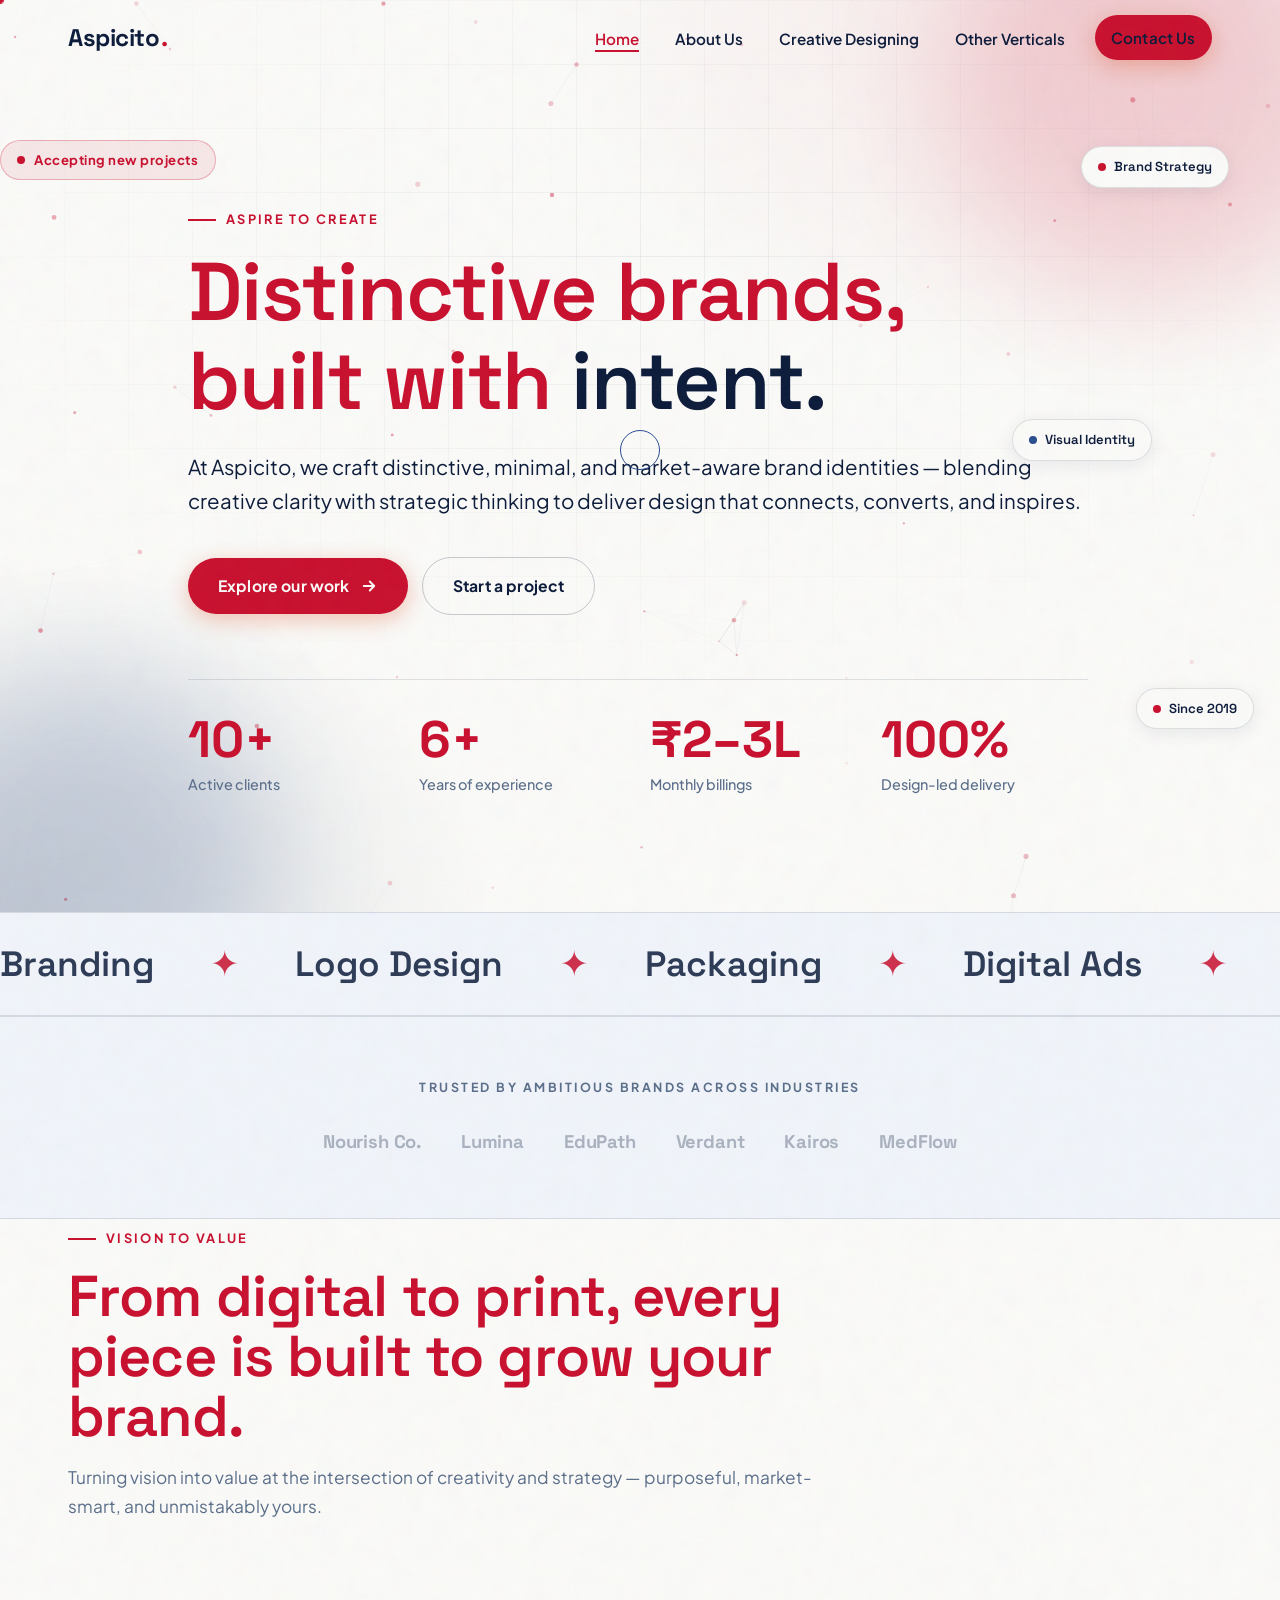
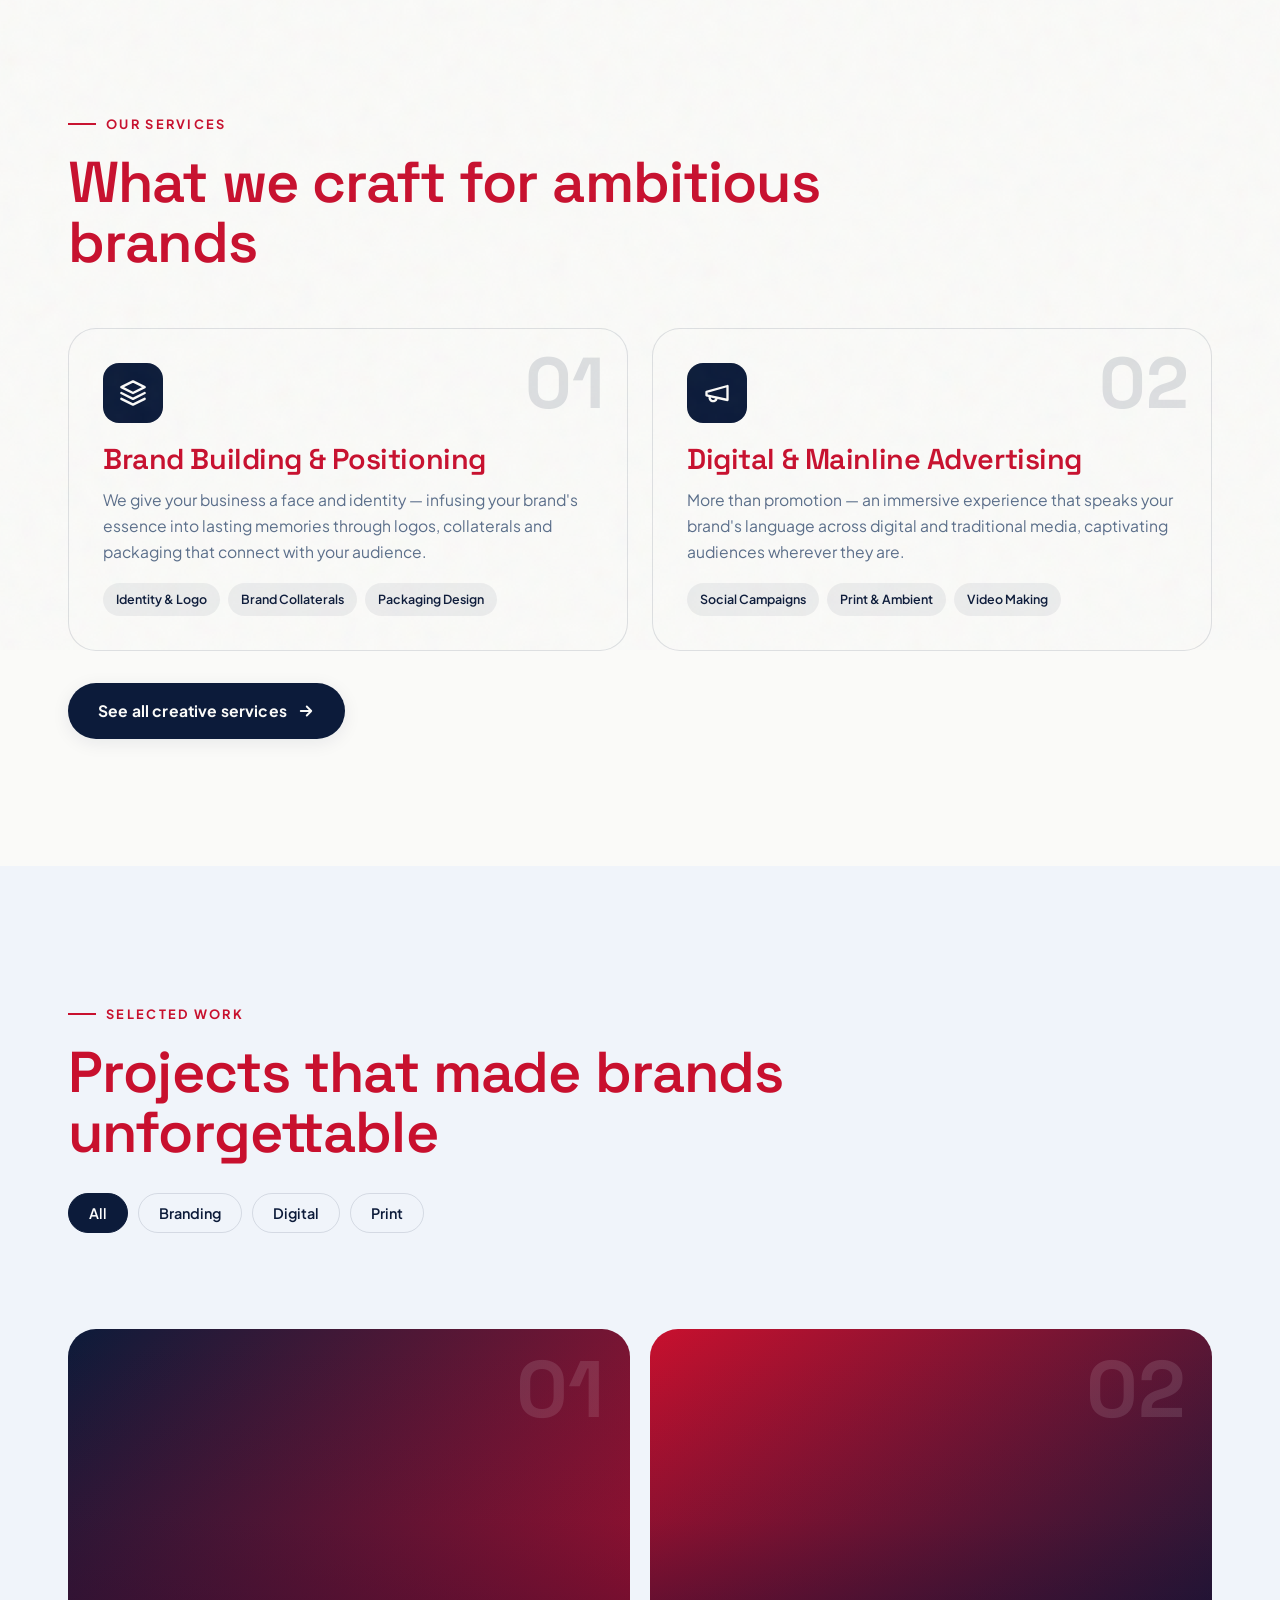
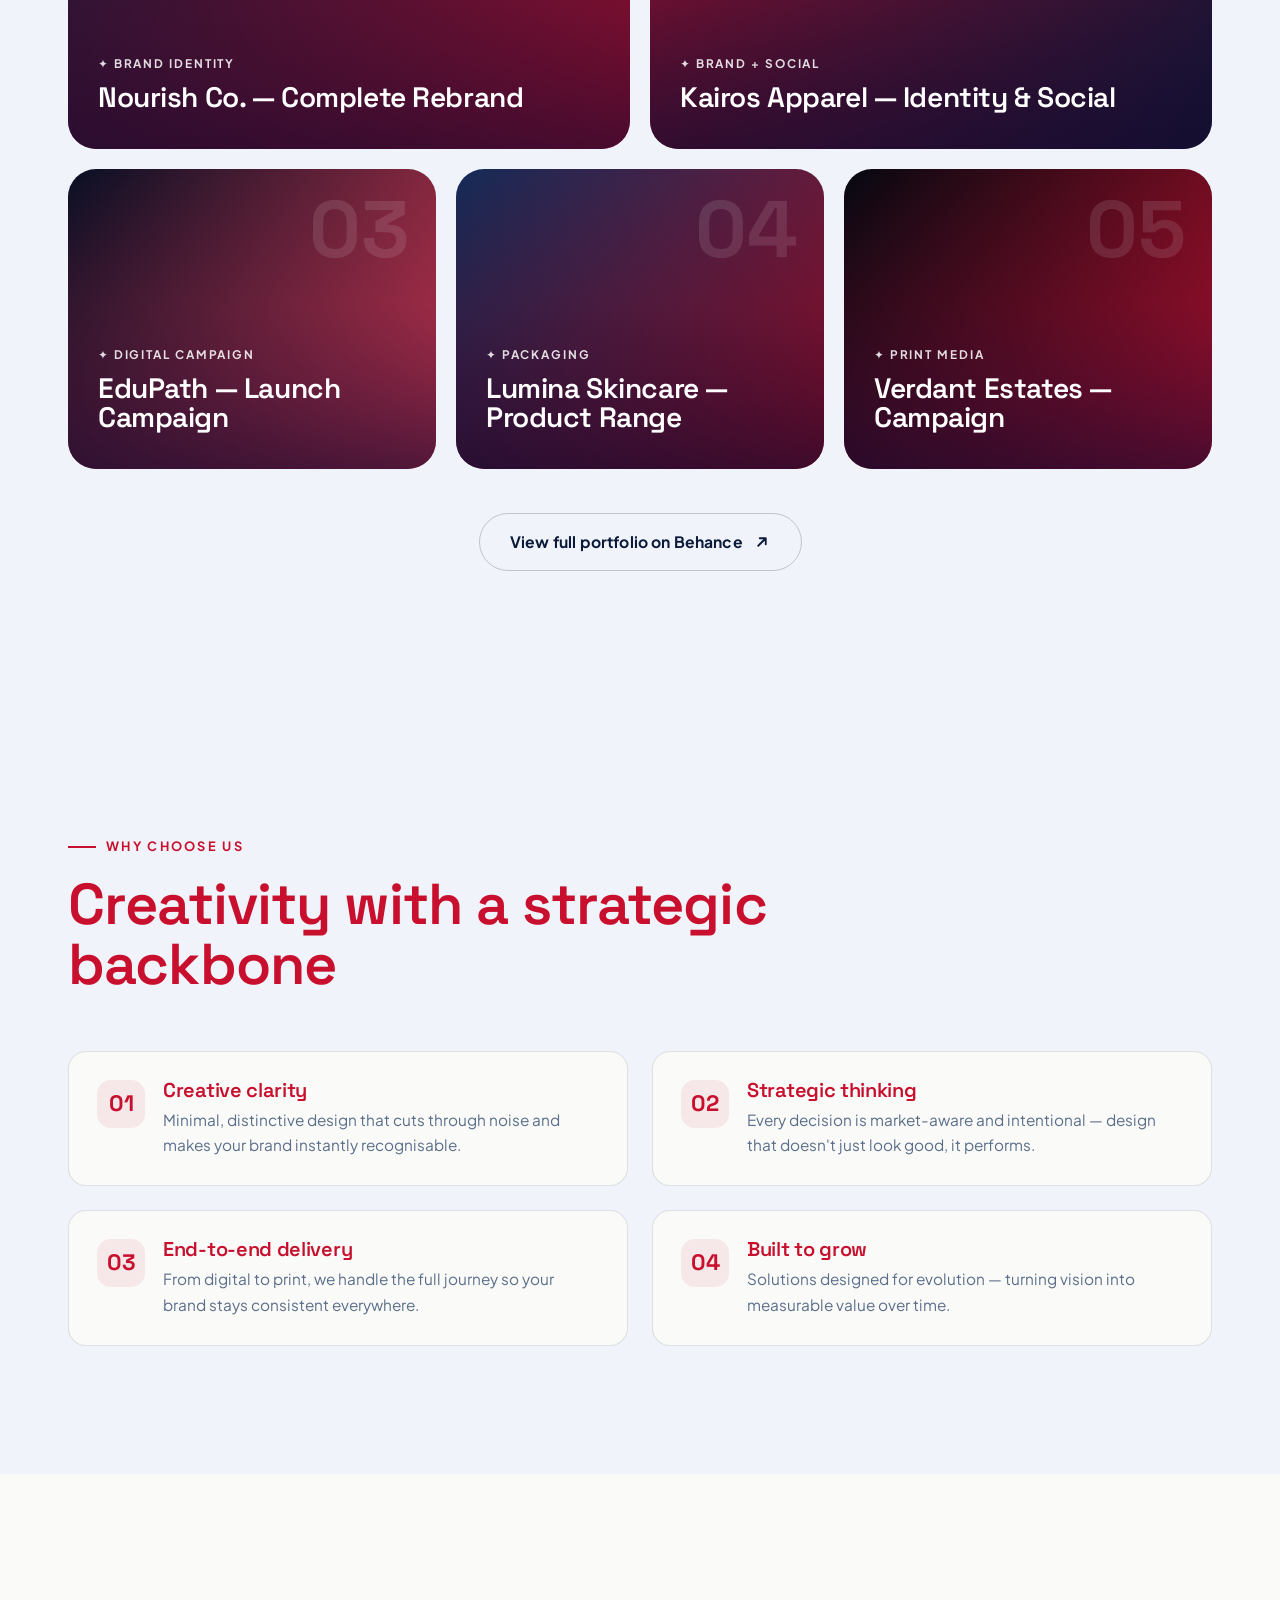
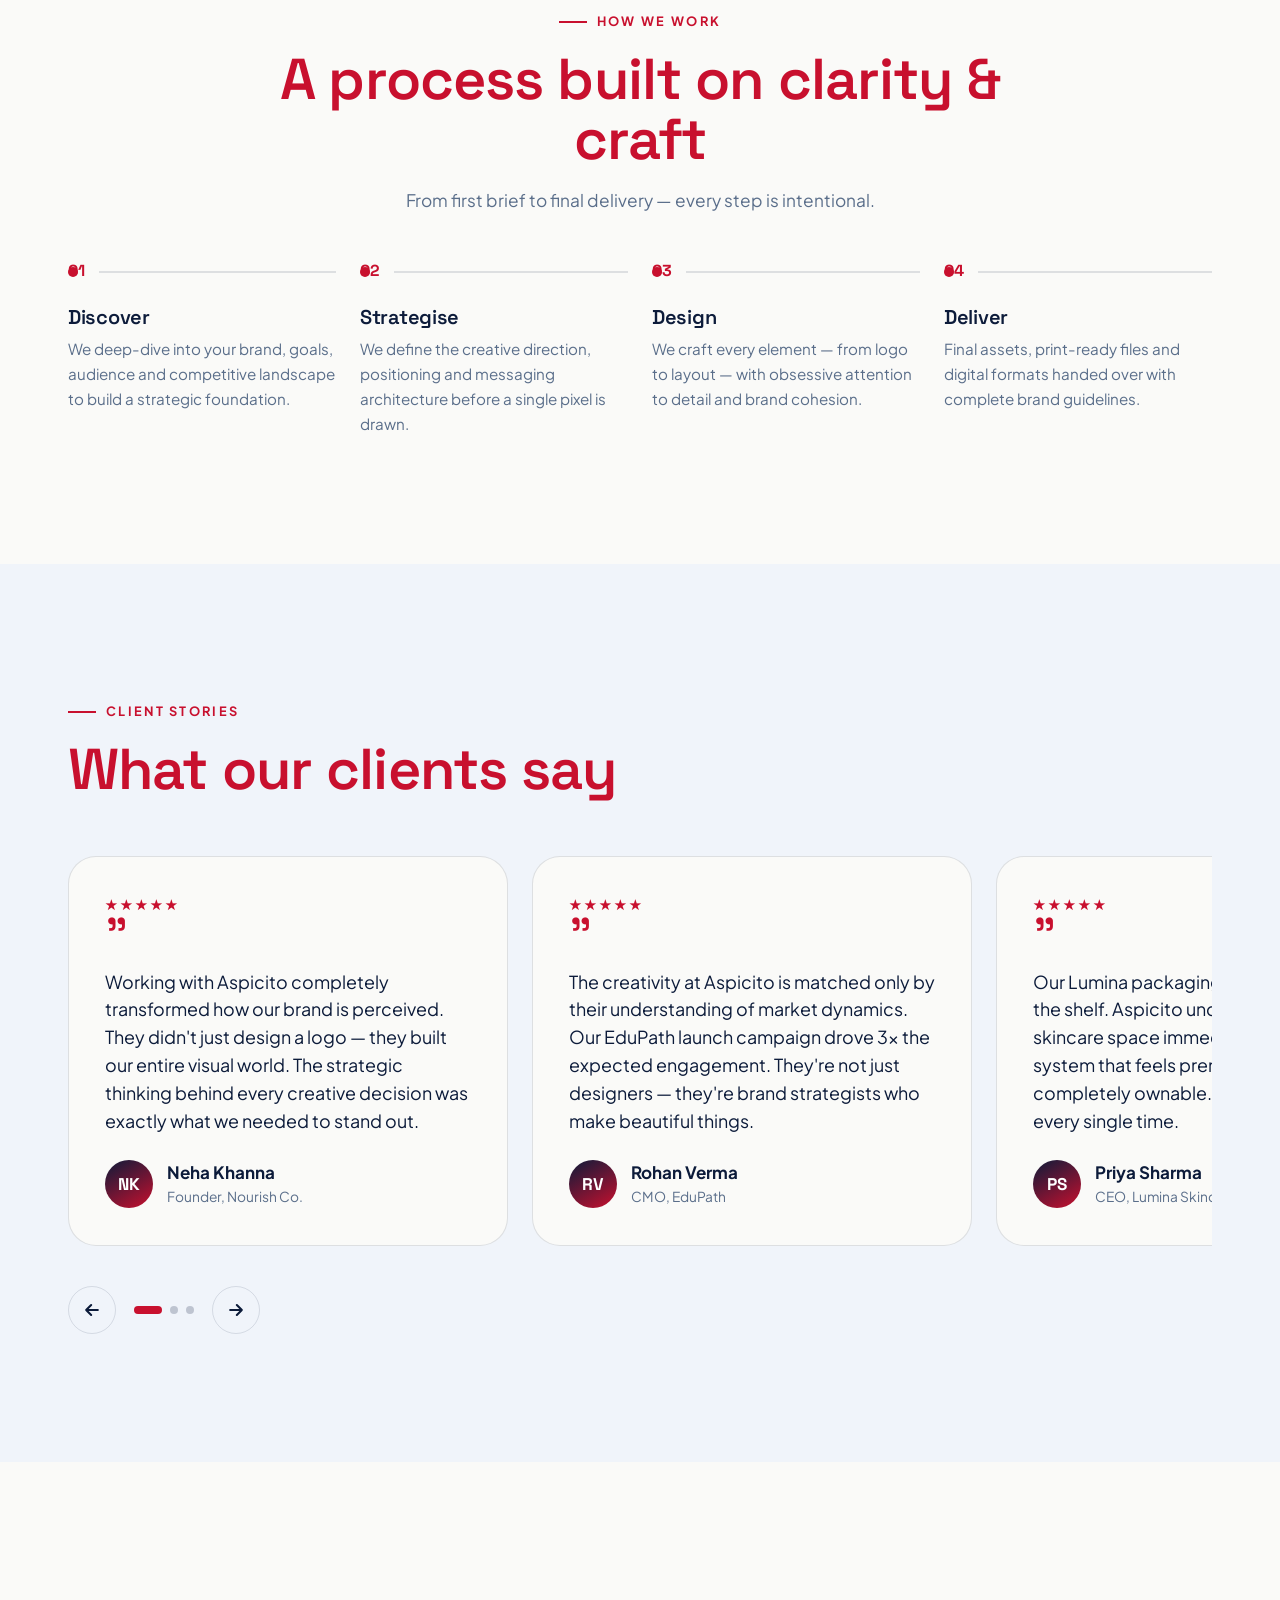
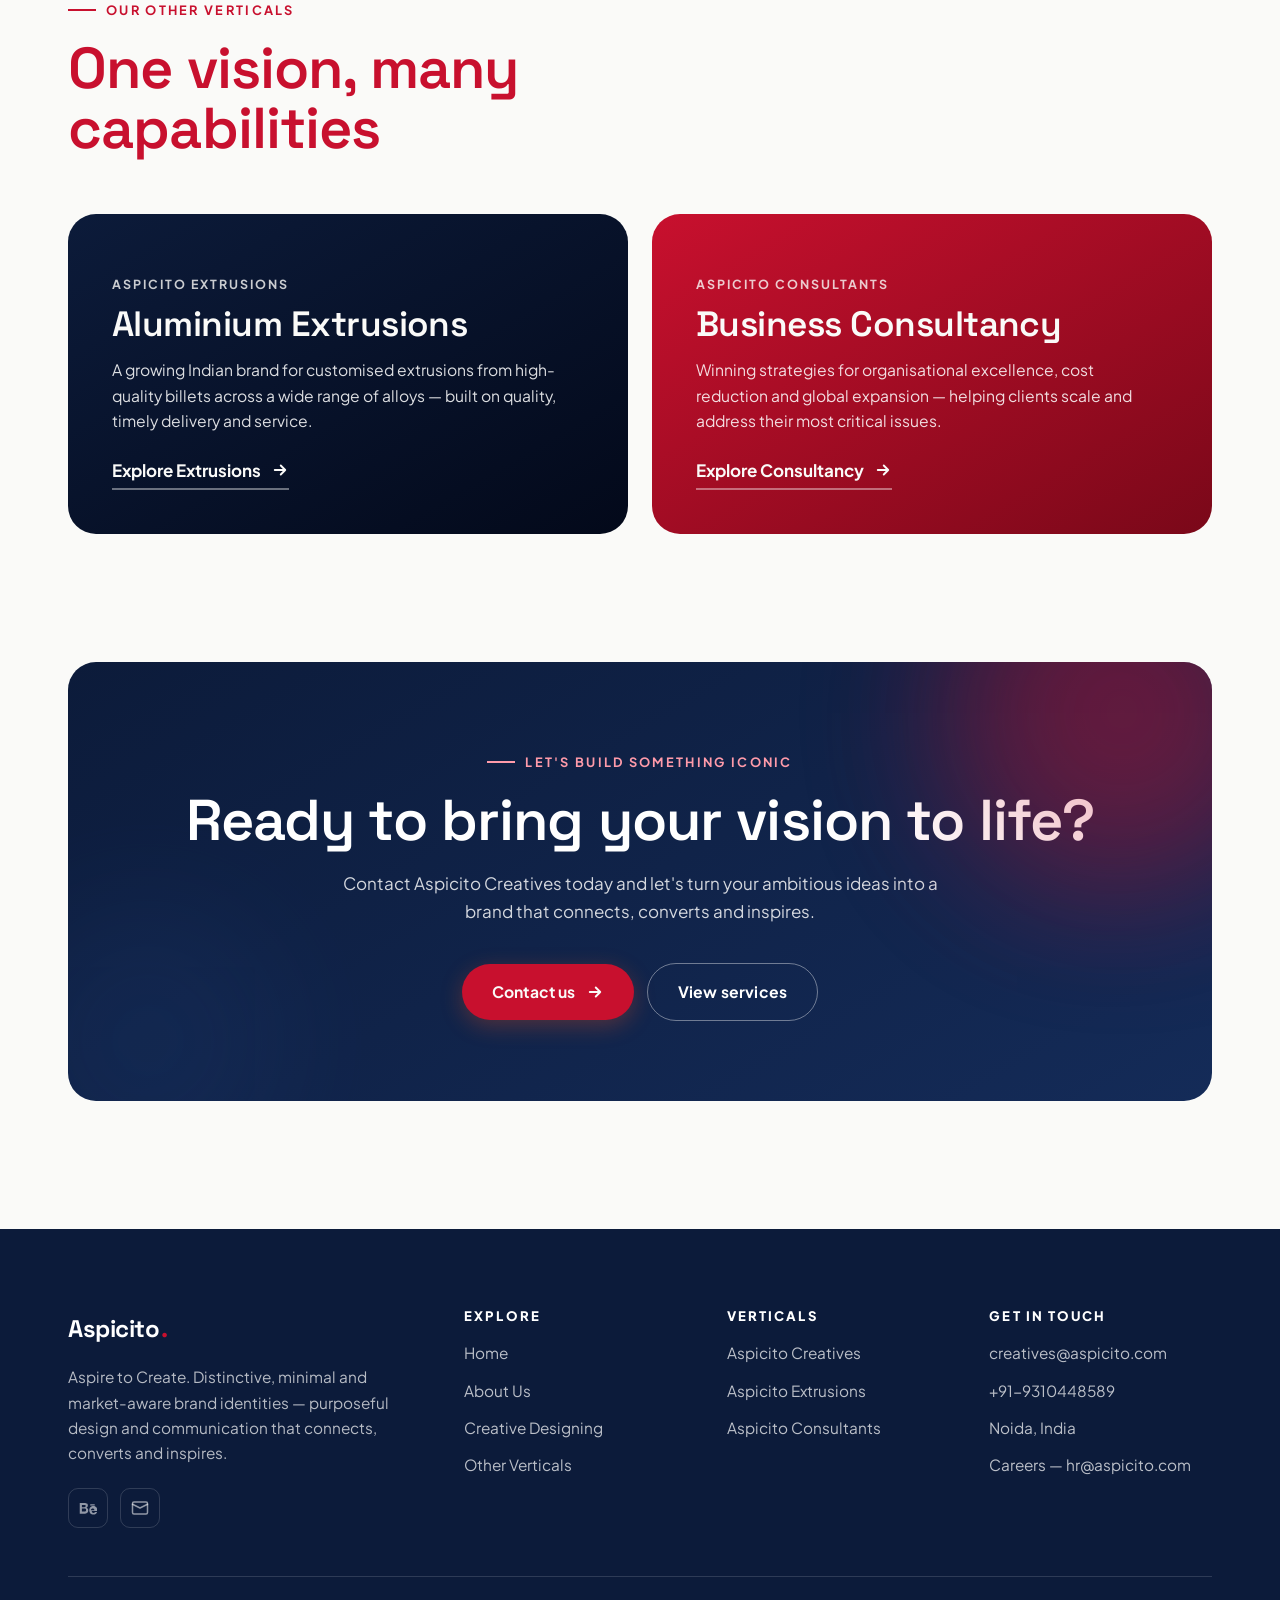
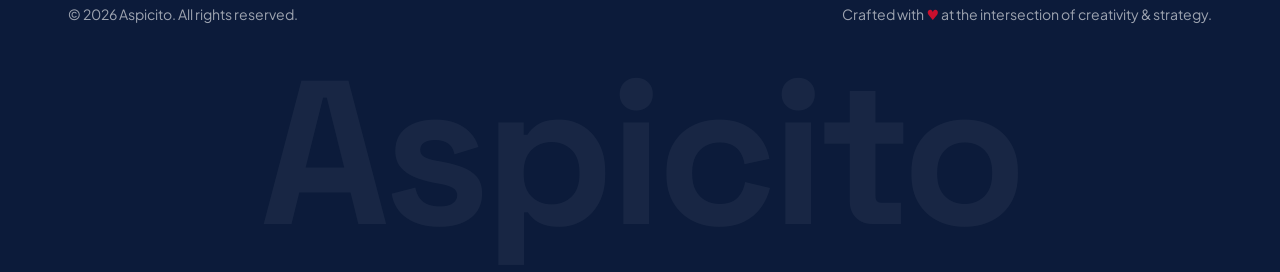
==== commit 747eb3f2: "Updated color scheme" ====
--- a/index.html
+++ b/index.html
@@ -196,35 +196,35 @@
           </div>
         </div>
         <div class="works-grid">
-          <article class="work wide tall reveal" data-cat="branding" style="--wg: linear-gradient(135deg,#301c51 0%,#de4e1e 100%)">
+          <article class="work wide tall reveal" data-cat="branding" style="--wg: linear-gradient(135deg,#0C1B3A 0%,#C8102E 100%)">
             <span class="w-arrow"><svg width="18" height="18" viewBox="0 0 24 24" fill="none" stroke="currentColor" stroke-width="2.5"><path d="M7 17 17 7M9 7h8v8"/></svg></span>
             <div class="work-big-num">01</div>
             <span class="w-cat">✦ Brand Identity</span>
             <h3>Nourish Co. — Complete Rebrand</h3>
             <p>A ground-up identity system for a premium F&amp;B brand — logo, palette, packaging and brand guidelines.</p>
           </article>
-          <article class="work wide tall reveal" data-delay="1" data-cat="branding digital" style="--wg: linear-gradient(135deg,#de4e1e 0%,#301c51 100%)">
+          <article class="work wide tall reveal" data-delay="1" data-cat="branding digital" style="--wg: linear-gradient(135deg,#C8102E 0%,#0C1B3A 100%)">
             <span class="w-arrow"><svg width="18" height="18" viewBox="0 0 24 24" fill="none" stroke="currentColor" stroke-width="2.5"><path d="M7 17 17 7M9 7h8v8"/></svg></span>
             <div class="work-big-num">02</div>
             <span class="w-cat">✦ Brand + Social</span>
             <h3>Kairos Apparel — Identity & Social</h3>
             <p>Brand identity system and ongoing creative direction for a fast-growing fashion label.</p>
           </article>
-          <article class="work reveal" data-delay="1" data-cat="digital" style="--wg: linear-gradient(135deg,#251441 0%,#ff7a4d 100%)">
+          <article class="work reveal" data-delay="1" data-cat="digital" style="--wg: linear-gradient(135deg,#080F24 0%,#E83B55 100%)">
             <span class="w-arrow"><svg width="18" height="18" viewBox="0 0 24 24" fill="none" stroke="currentColor" stroke-width="2.5"><path d="M7 17 17 7M9 7h8v8"/></svg></span>
             <div class="work-big-num">03</div>
             <span class="w-cat">✦ Digital Campaign</span>
             <h3>EduPath — Launch Campaign</h3>
             <p>Performance creatives &amp; social strategy for an EdTech platform launch.</p>
           </article>
-          <article class="work reveal" data-delay="2" data-cat="branding print" style="--wg: linear-gradient(135deg,#3d2569 0%,#c8431a 100%)">
+          <article class="work reveal" data-delay="2" data-cat="branding print" style="--wg: linear-gradient(135deg,#142B58 0%,#A50D24 100%)">
             <span class="w-arrow"><svg width="18" height="18" viewBox="0 0 24 24" fill="none" stroke="currentColor" stroke-width="2.5"><path d="M7 17 17 7M9 7h8v8"/></svg></span>
             <div class="work-big-num">04</div>
             <span class="w-cat">✦ Packaging</span>
             <h3>Lumina Skincare — Product Range</h3>
             <p>Luxury packaging design for a five-SKU premium skincare range.</p>
           </article>
-          <article class="work reveal" data-delay="3" data-cat="print" style="--wg: linear-gradient(135deg,#17092e 0%,#de4e1e 100%)">
+          <article class="work reveal" data-delay="3" data-cat="print" style="--wg: linear-gradient(135deg,#040810 0%,#C8102E 100%)">
             <span class="w-arrow"><svg width="18" height="18" viewBox="0 0 24 24" fill="none" stroke="currentColor" stroke-width="2.5"><path d="M7 17 17 7M9 7h8v8"/></svg></span>
             <div class="work-big-num">05</div>
             <span class="w-cat">✦ Print Media</span>
--- a/css/style.css
+++ b/css/style.css
@@ -1,43 +1,43 @@
 /* ============================================================
    Aspicito — Creative Design System
-   Primary:   #301c51 (deep purple)  → body text, primary actions
-   Secondary: #de4e1e (orange)       → headings, secondary actions
-   Base:      #ffffff (white)
-   Built for a design studio portfolio — expressive, kinetic, interactive.
+   Primary:   #0C1B3A (carbon navy)  → body text, primary actions
+   Secondary: #C8102E (crimson)      → headings, secondary actions
+   Base:      #FAFAF8 (warm white)
+   Palette: Carbon Navy × Crimson — timeless, print-perfect, premium.
    ============================================================ */
 
 :root {
-  --primary: #301c51;
-  --primary-600: #3d2569;
-  --primary-700: #251441;
-  --primary-900: #17092e;
-  --primary-300: #6a5191;
-  --primary-soft: rgba(48, 28, 81, 0.06);
-  --primary-soft-2: rgba(48, 28, 81, 0.12);
-
-  --secondary: #de4e1e;
-  --secondary-600: #c8431a;
-  --secondary-300: #ff7a4d;
-  --secondary-soft: rgba(222, 78, 30, 0.08);
-  --secondary-soft-2: rgba(222, 78, 30, 0.16);
-
-  --white: #ffffff;
-  --ink: #301c51;
-  --muted: #6a5d7e;
-  --line: rgba(48, 28, 81, 0.12);
-  --line-strong: rgba(48, 28, 81, 0.2);
-  --bg-tint: #faf8fd;
-  --bg-tint-2: #f4effb;
+  --primary: #0C1B3A;
+  --primary-600: #142B58;
+  --primary-700: #080F24;
+  --primary-900: #040810;
+  --primary-300: #2A4E8E;
+  --primary-soft: rgba(12, 27, 58, 0.06);
+  --primary-soft-2: rgba(12, 27, 58, 0.12);
+
+  --secondary: #C8102E;
+  --secondary-600: #A50D24;
+  --secondary-300: #E83B55;
+  --secondary-soft: rgba(200, 16, 46, 0.08);
+  --secondary-soft-2: rgba(200, 16, 46, 0.16);
+
+  --white: #FAFAF8;
+  --ink: #0C1B3A;
+  --muted: #5A6E8A;
+  --line: rgba(12, 27, 58, 0.12);
+  --line-strong: rgba(12, 27, 58, 0.22);
+  --bg-tint: #F0F4FA;
+  --bg-tint-2: #E4EAF5;
 
   --radius-sm: 10px;
   --radius: 18px;
   --radius-lg: 28px;
   --radius-xl: 40px;
 
-  --shadow-sm: 0 4px 18px rgba(48, 28, 81, 0.08);
-  --shadow-md: 0 14px 40px rgba(48, 28, 81, 0.14);
-  --shadow-lg: 0 30px 70px rgba(48, 28, 81, 0.20);
-  --shadow-brand: 0 20px 50px rgba(222, 78, 30, 0.28);
+  --shadow-sm: 0 4px 18px rgba(12, 27, 58, 0.08);
+  --shadow-md: 0 14px 40px rgba(12, 27, 58, 0.14);
+  --shadow-lg: 0 30px 70px rgba(12, 27, 58, 0.22);
+  --shadow-brand: 0 20px 50px rgba(200, 16, 46, 0.30);
 
   --container: 1240px;
   --header-h: 76px;
@@ -379,8 +379,8 @@
   filter: blur(60px); opacity: .5; z-index: -1;
   animation: float 14s ease-in-out infinite;
 }
-.blob.b1 { width: 420px; height: 420px; background: var(--secondary); top: -120px; right: -80px; opacity:.18; }
-.blob.b2 { width: 380px; height: 380px; background: var(--primary-300); bottom: -140px; left: -100px; opacity:.22; animation-delay: -5s; }
+.blob.b1 { width: 420px; height: 420px; background: var(--secondary); top: -120px; right: -80px; opacity:.14; }
+.blob.b2 { width: 380px; height: 380px; background: var(--primary-300); bottom: -140px; left: -100px; opacity:.18; animation-delay: -5s; }
 @keyframes float {
   0%, 100% { transform: translate(0,0) scale(1); }
   50% { transform: translate(20px, -30px) scale(1.08); }
@@ -785,8 +785,8 @@
 .vertical-card:hover { transform: translateY(-8px); box-shadow: var(--shadow-lg); }
 .vertical-card::before { content:""; position:absolute; inset:0; z-index:-1; transition: transform .6s var(--ease); }
 .vertical-card:hover::before { transform: scale(1.06); }
-.vc-purple::before { background: linear-gradient(150deg, var(--primary), #1d1033); }
-.vc-orange::before { background: linear-gradient(150deg, var(--secondary), #a8330f); }
+.vc-purple::before { background: linear-gradient(150deg, var(--primary), #03091A); }
+.vc-orange::before { background: linear-gradient(150deg, var(--secondary), #7A0819); }
 .vertical-card .vc-tag { font-size:.78rem; letter-spacing:.16em; text-transform:uppercase; font-weight:700; opacity:.8; }
 .vertical-card h3 { color: var(--white); margin: 12px 0 14px; font-size: clamp(1.6rem,3vw,2.2rem); }
 .vertical-card p { color: rgba(255,255,255,0.86); font-size: .98rem; margin-bottom: 22px; }
@@ -824,8 +824,8 @@
   content:""; position:absolute; width:300px; height:300px; border-radius:50%;
   background: var(--secondary); filter: blur(90px); opacity:.4; top:-100px; right:-60px;
 }
-.cta .eyebrow { color: #ffb499; justify-content: center; }
-.cta .eyebrow::before { background:#ffb499; }
+.cta .eyebrow { color: #FF9BAA; justify-content: center; }
+.cta .eyebrow::before { background:#FF9BAA; }
 .cta h2 { color: #fff; position: relative; }
 .cta p { color: rgba(255,255,255,0.82); max-width: 52ch; margin: 18px auto 32px; position: relative; }
 .cta .hero-actions { justify-content: center; position: relative; }
@@ -984,7 +984,7 @@
   display: inline-flex; align-items: center; gap: 9px;
   font-size: .82rem; font-weight: 700; letter-spacing: .04em;
   padding: 8px 16px; border-radius: 100px;
-  background: rgba(222,78,30,.1); border: 1px solid rgba(222,78,30,.3);
+  background: rgba(200,16,46,.08); border: 1px solid rgba(200,16,46,.28);
   color: var(--secondary); margin-bottom: 20px;
 }
 .avail-dot {
@@ -993,8 +993,8 @@
   animation: pulse-dot 2s ease-in-out infinite;
 }
 @keyframes pulse-dot {
-  0%,100% { box-shadow: 0 0 0 0 rgba(222,78,30,.5); }
-  50% { box-shadow: 0 0 0 6px rgba(222,78,30,0); }
+  0%,100% { box-shadow: 0 0 0 0 rgba(200,16,46,.5); }
+  50% { box-shadow: 0 0 0 6px rgba(200,16,46,0); }
 }
 
 /* ============================================================
@@ -1198,9 +1198,9 @@
 }
 .sv-card:hover { transform: translateY(-6px); box-shadow: var(--shadow-lg); }
 .sv-card:hover::before { transform: scale(1.06); }
-.sv-card-1::before { background: linear-gradient(150deg, var(--primary), #1d1033); }
-.sv-card-2::before { background: linear-gradient(150deg, var(--secondary), #a8330f); }
-.sv-card-3::before { background: linear-gradient(150deg, #3d2569, var(--secondary)); }
+.sv-card-1::before { background: linear-gradient(150deg, var(--primary), #03091A); }
+.sv-card-2::before { background: linear-gradient(150deg, var(--secondary), #7A0819); }
+.sv-card-3::before { background: linear-gradient(150deg, #142B58, var(--secondary)); }
 .sv-card .sv-num {
   position: absolute; top: 18px; right: 22px;
   font-family: var(--font-display); font-size: 3.5rem; font-weight: 700;
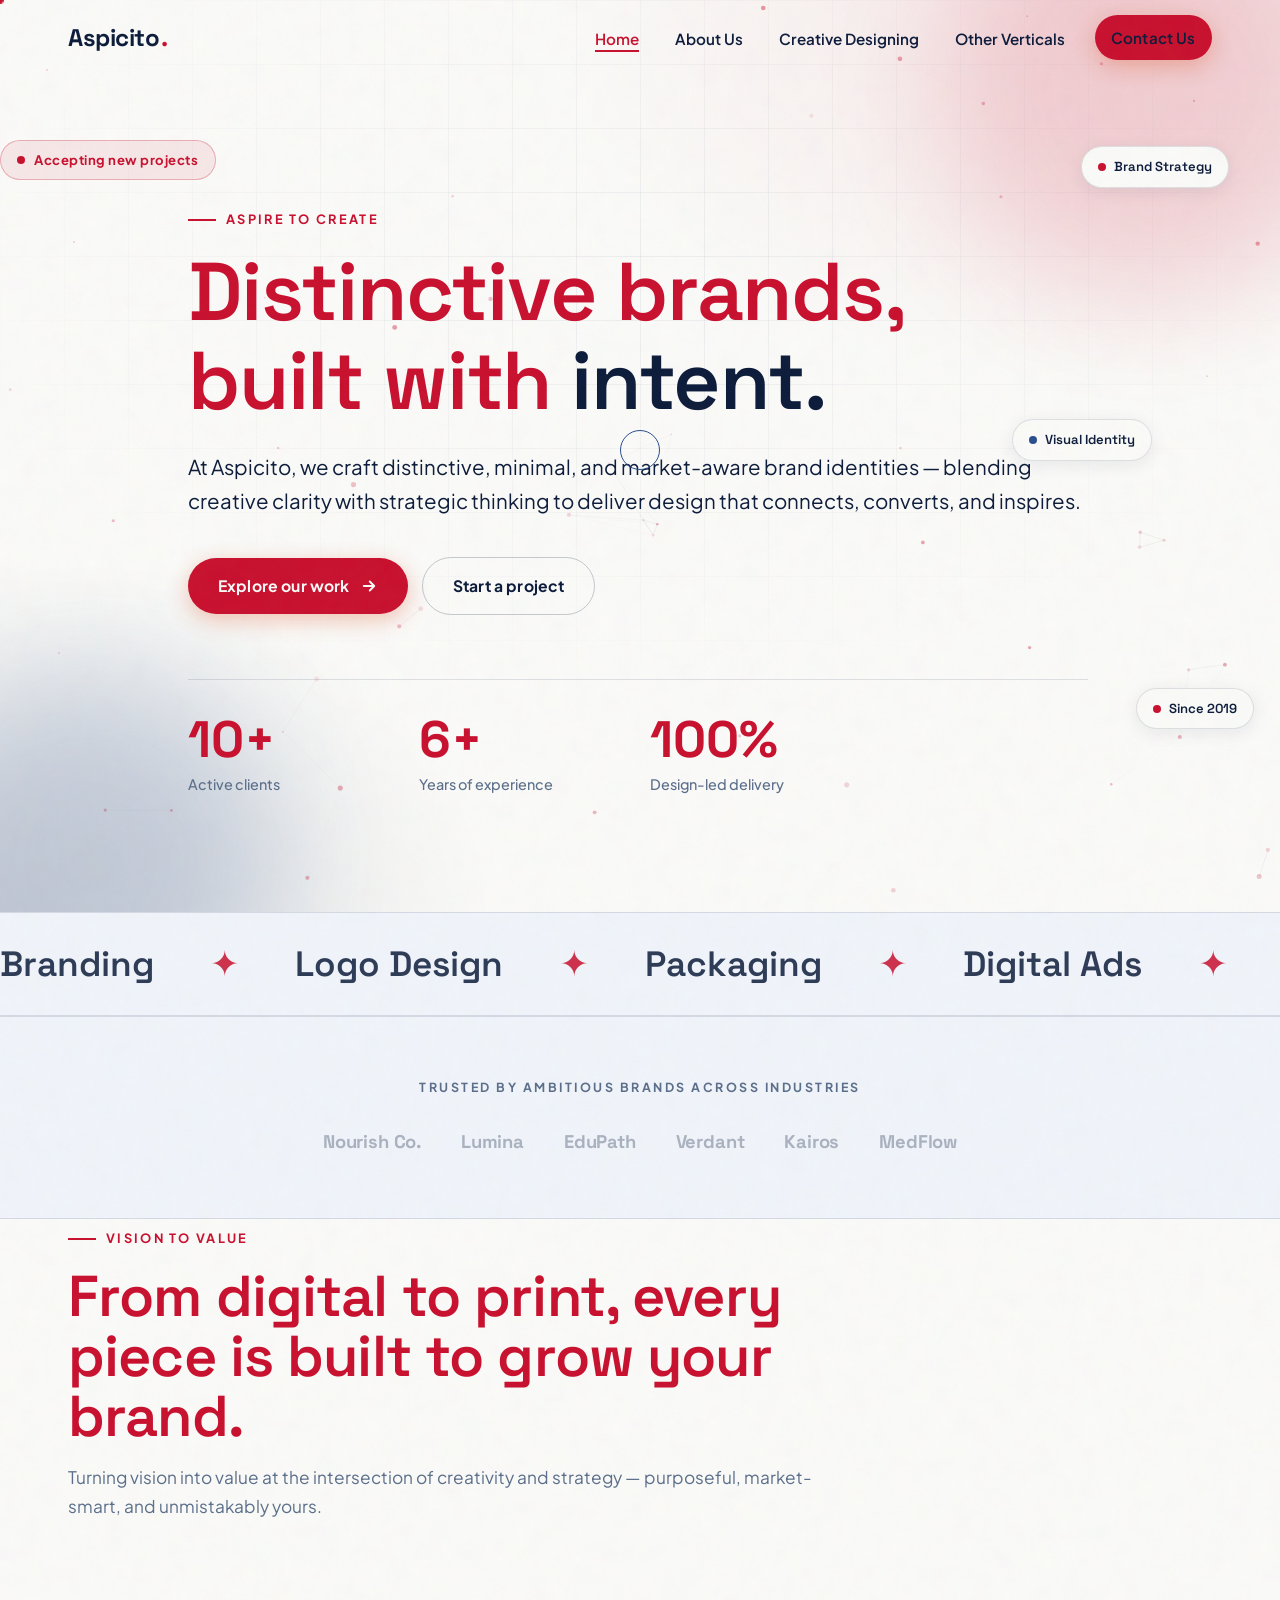
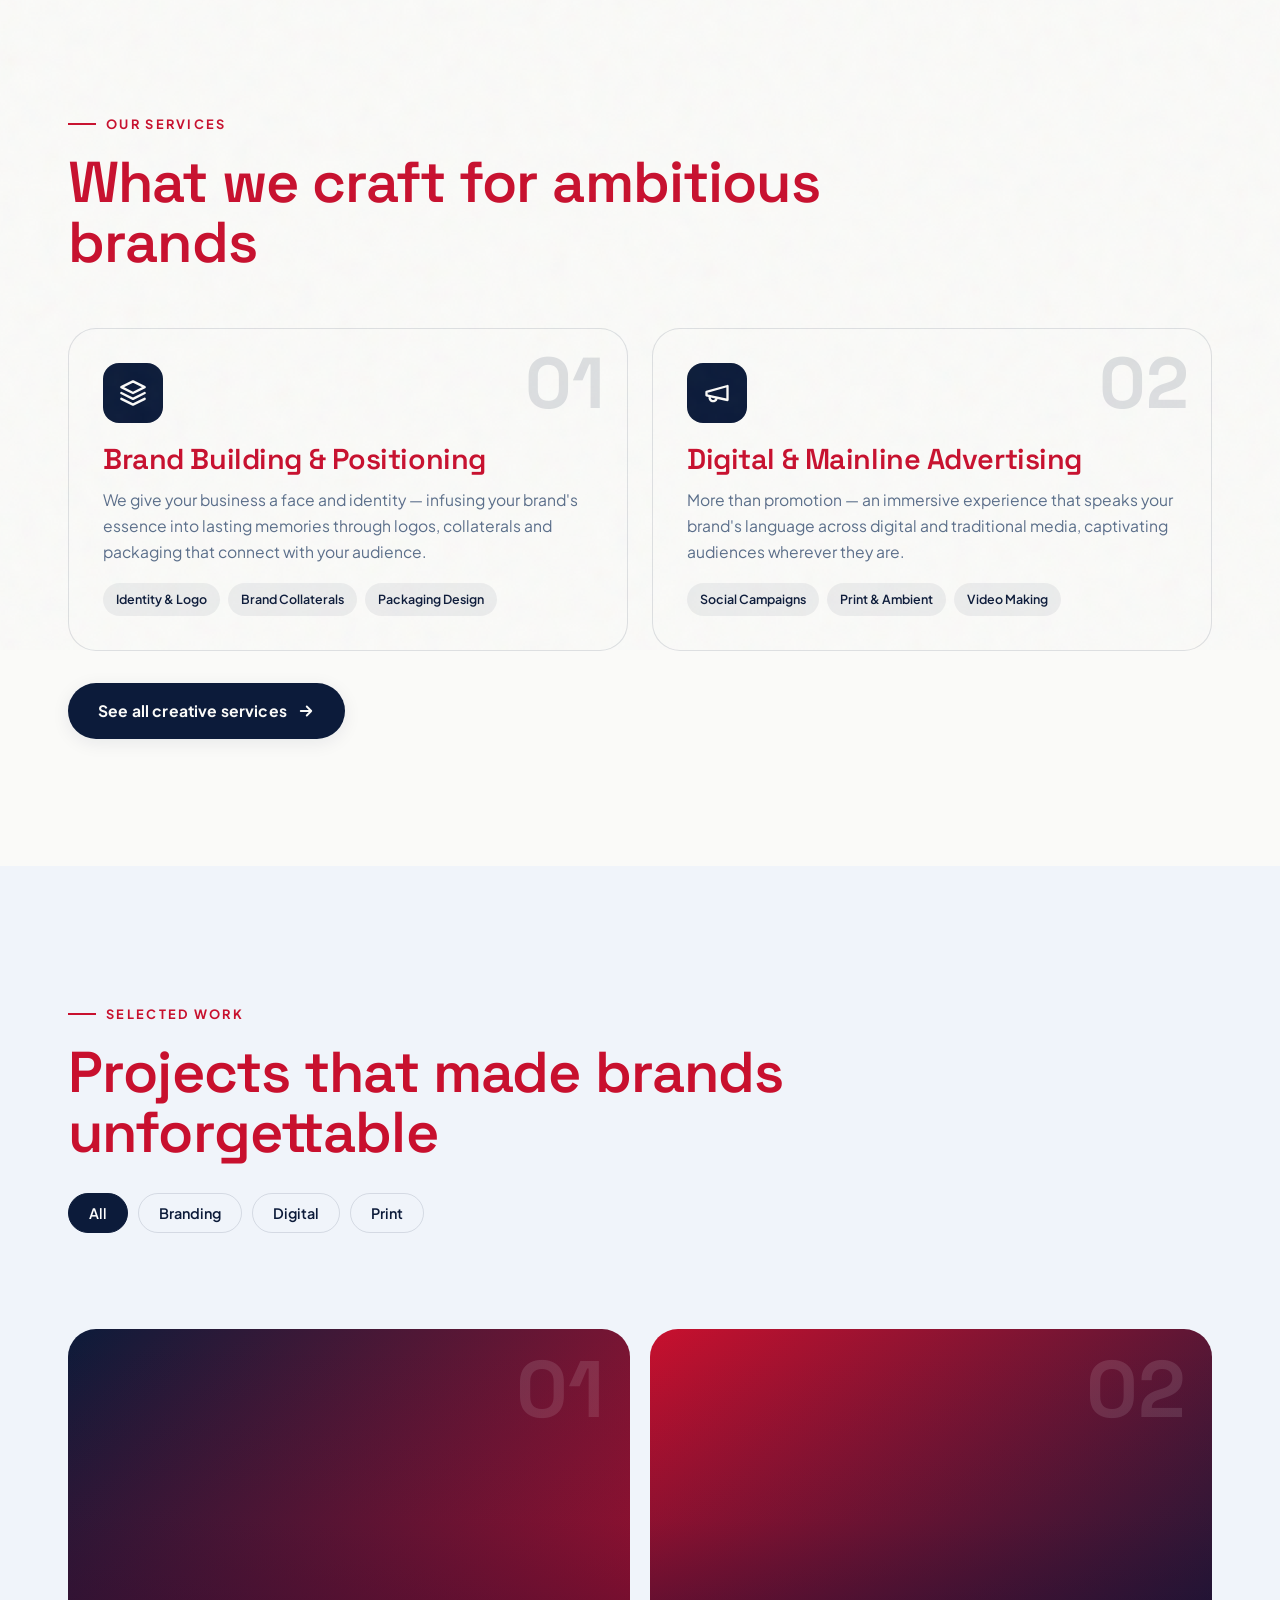
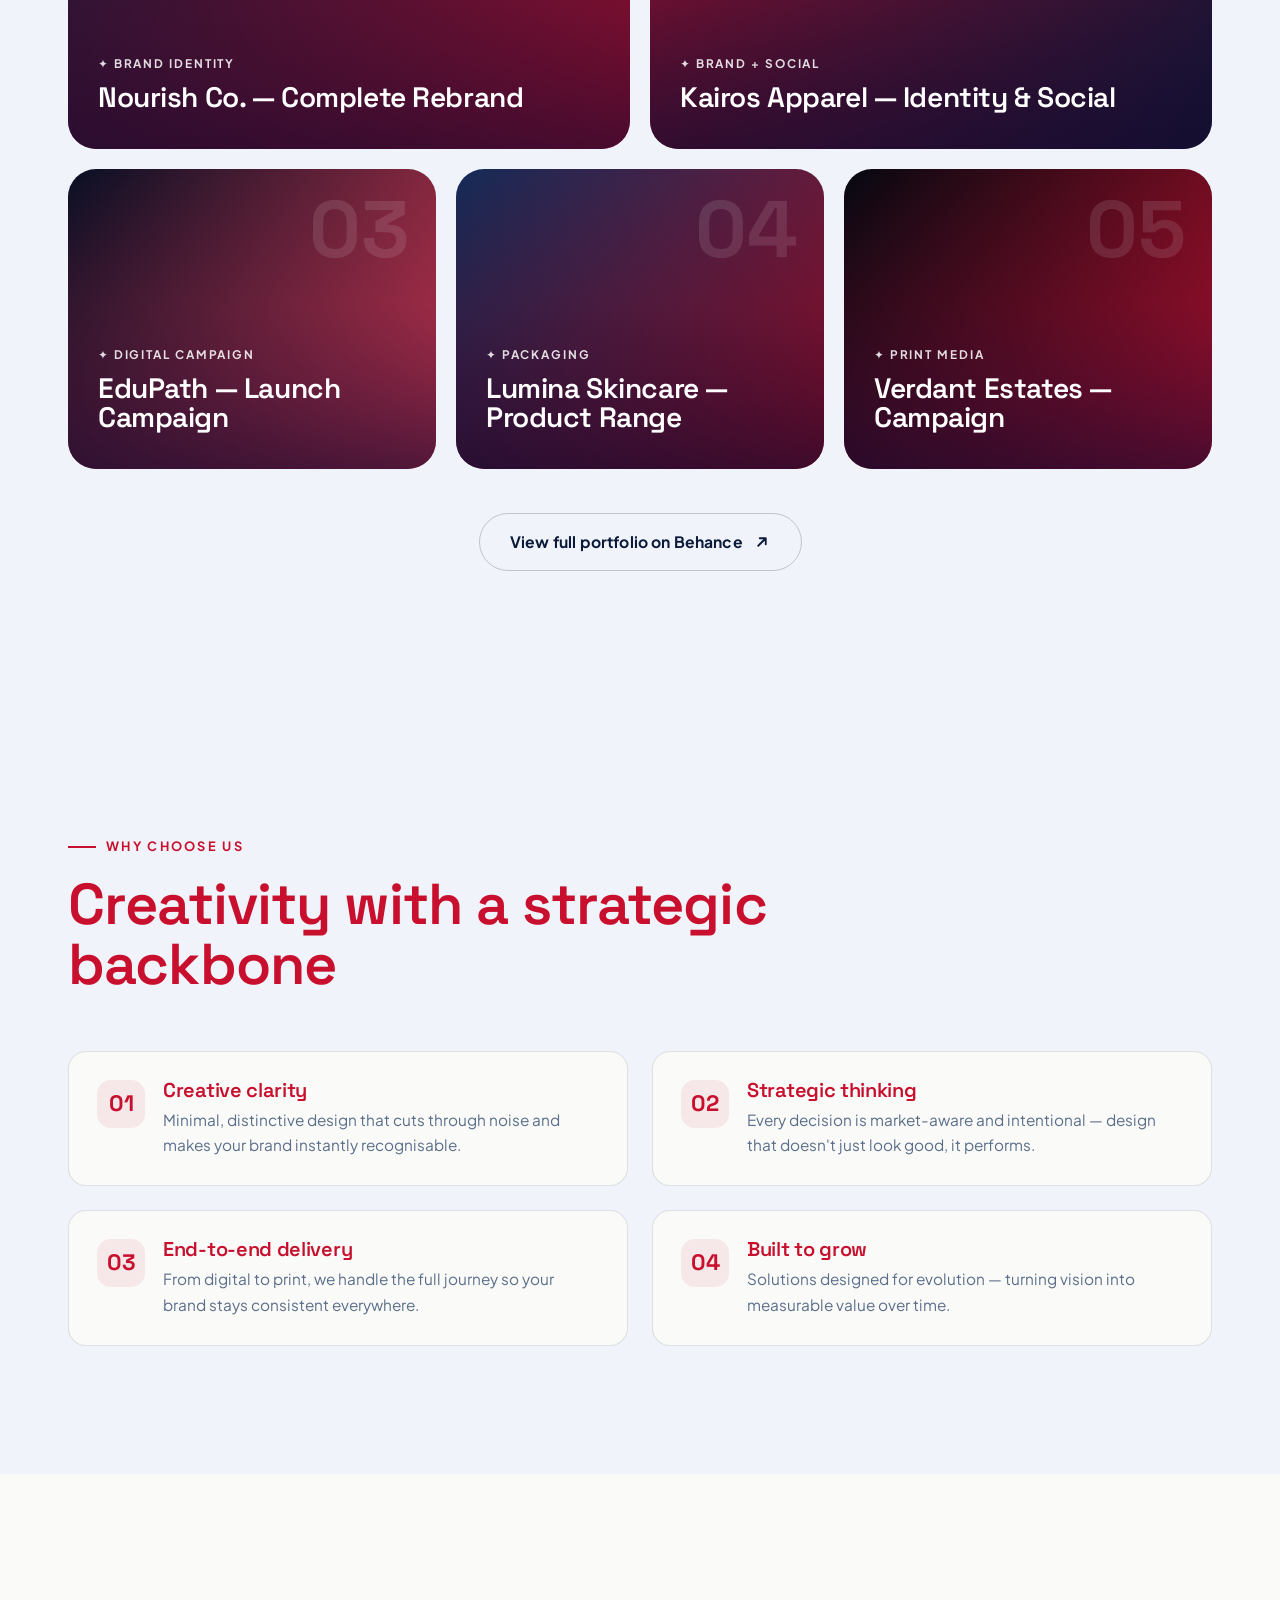
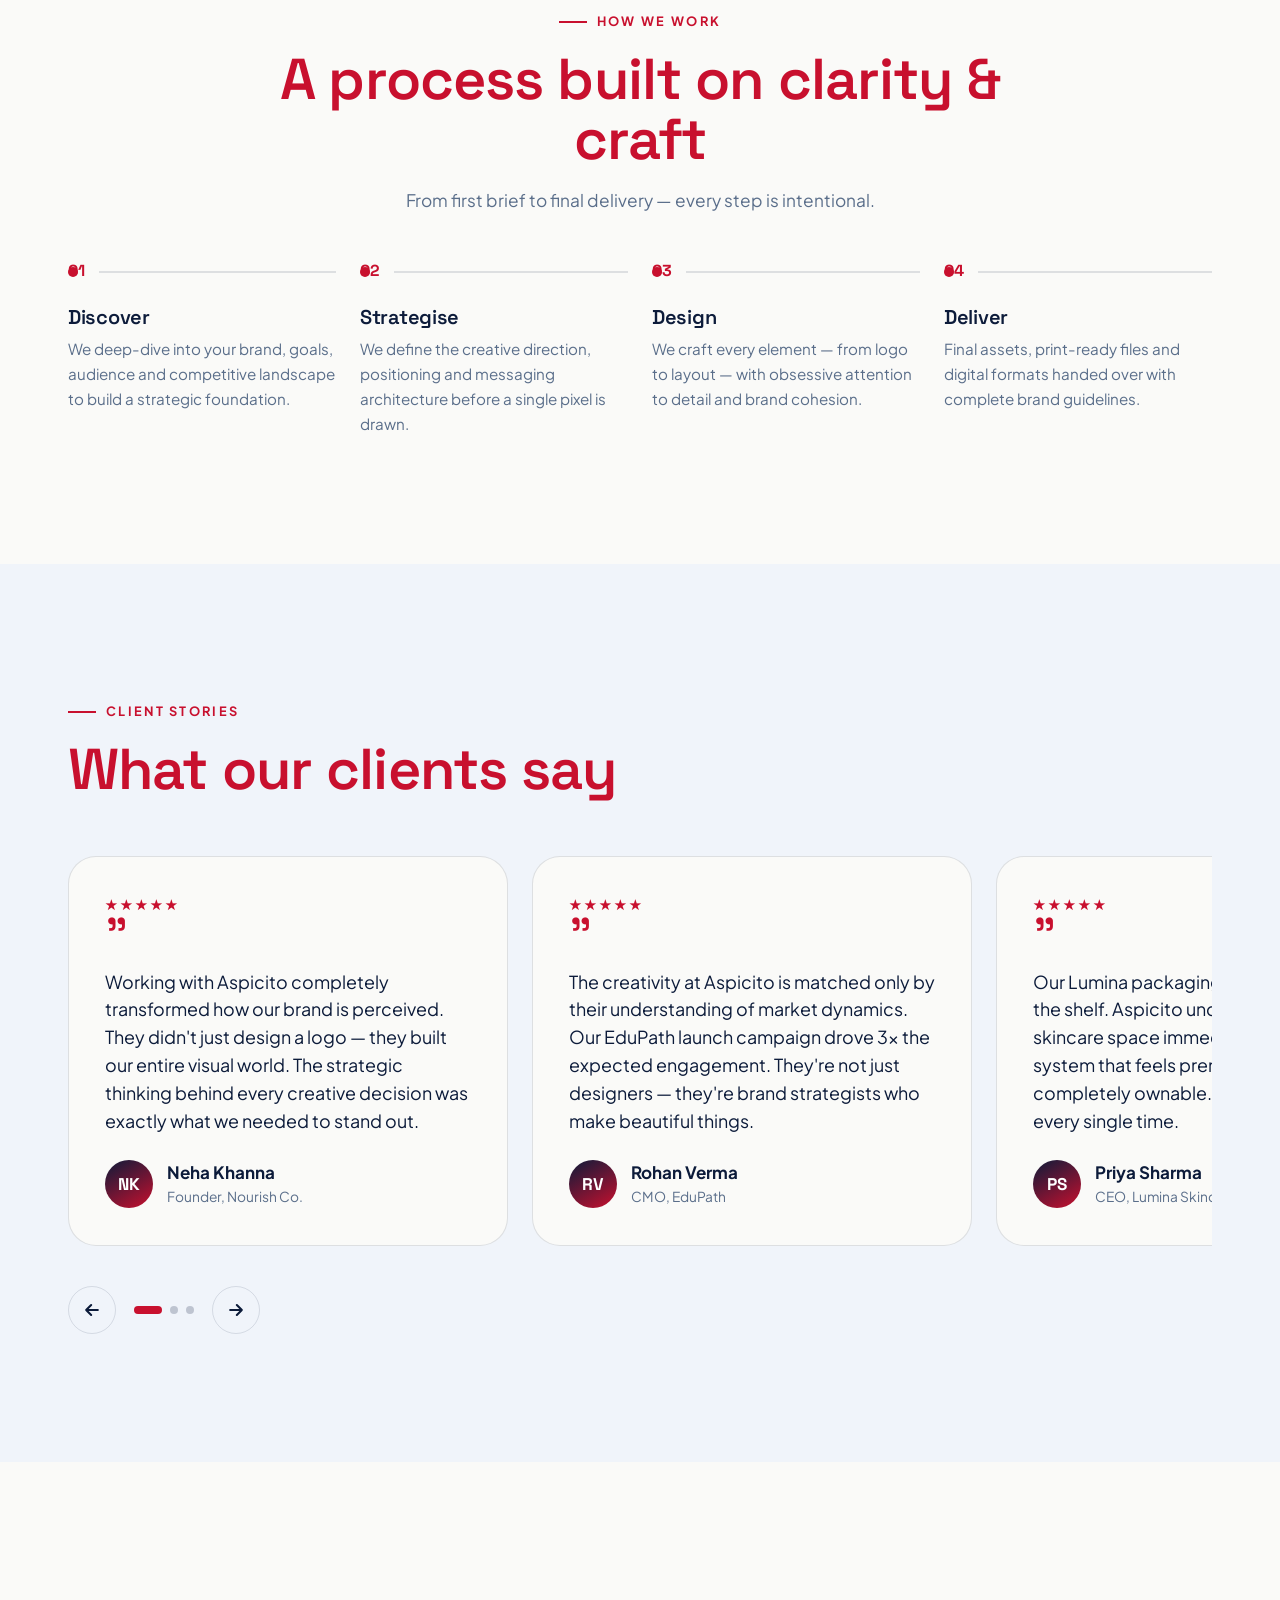
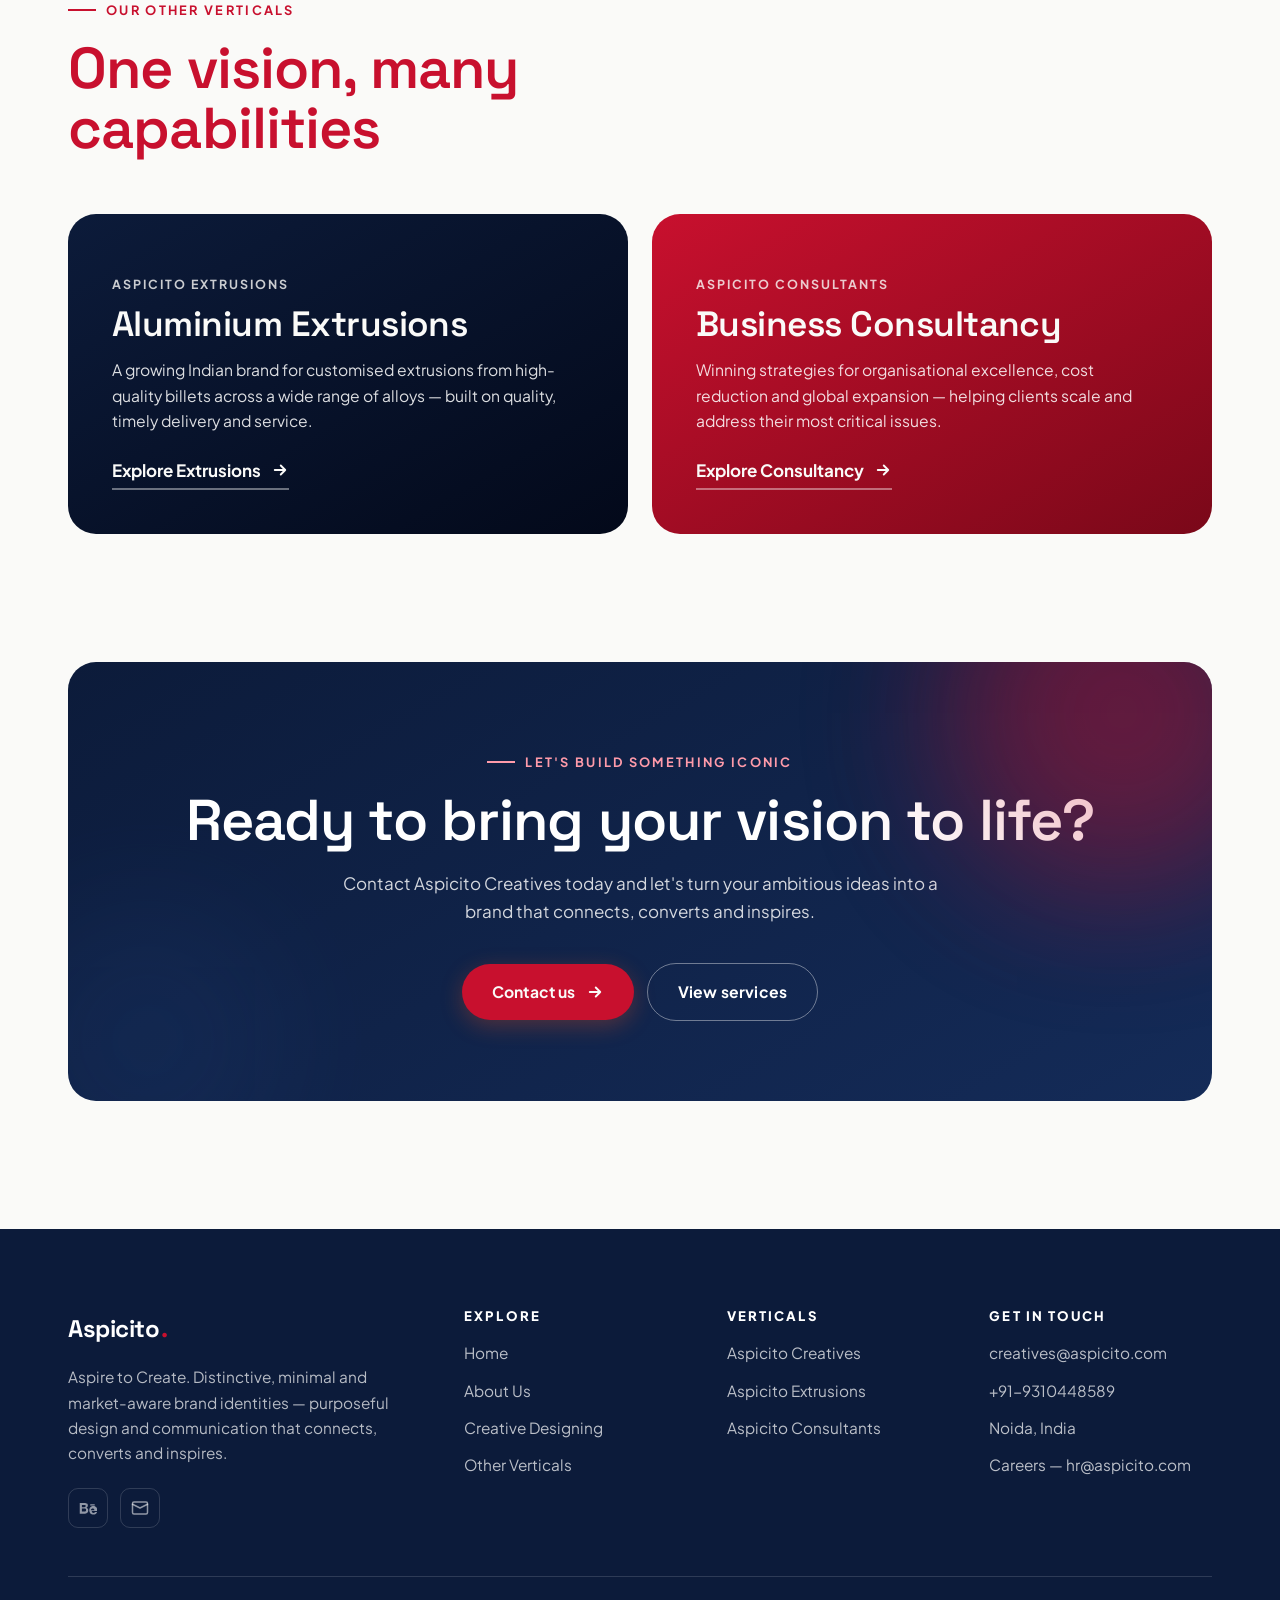
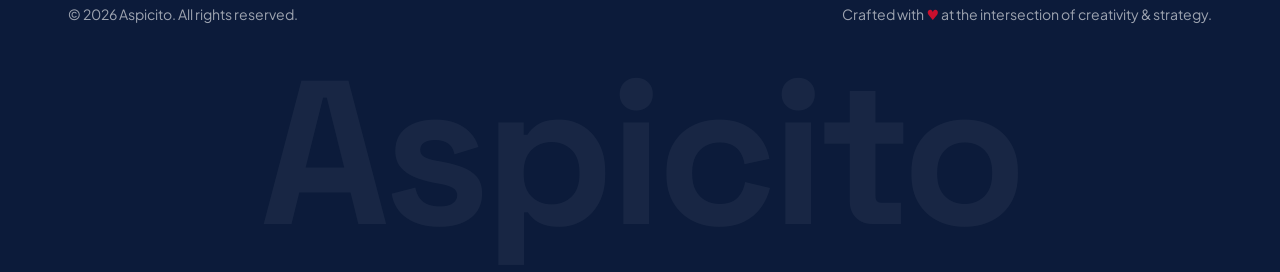
==== commit f38b5275: "Update" ====
--- a/index.html
+++ b/index.html
@@ -91,10 +91,6 @@
             <div class="label">Years of experience</div>
           </div>
           <div class="stat">
-            <div class="num"><span class="static-num">₹2–3L</span></div>
-            <div class="label">Monthly billings</div>
-          </div>
-          <div class="stat">
             <div class="num"><span data-count="100" data-suffix="%">100%</span></div>
             <div class="label">Design-led delivery</div>
           </div>
